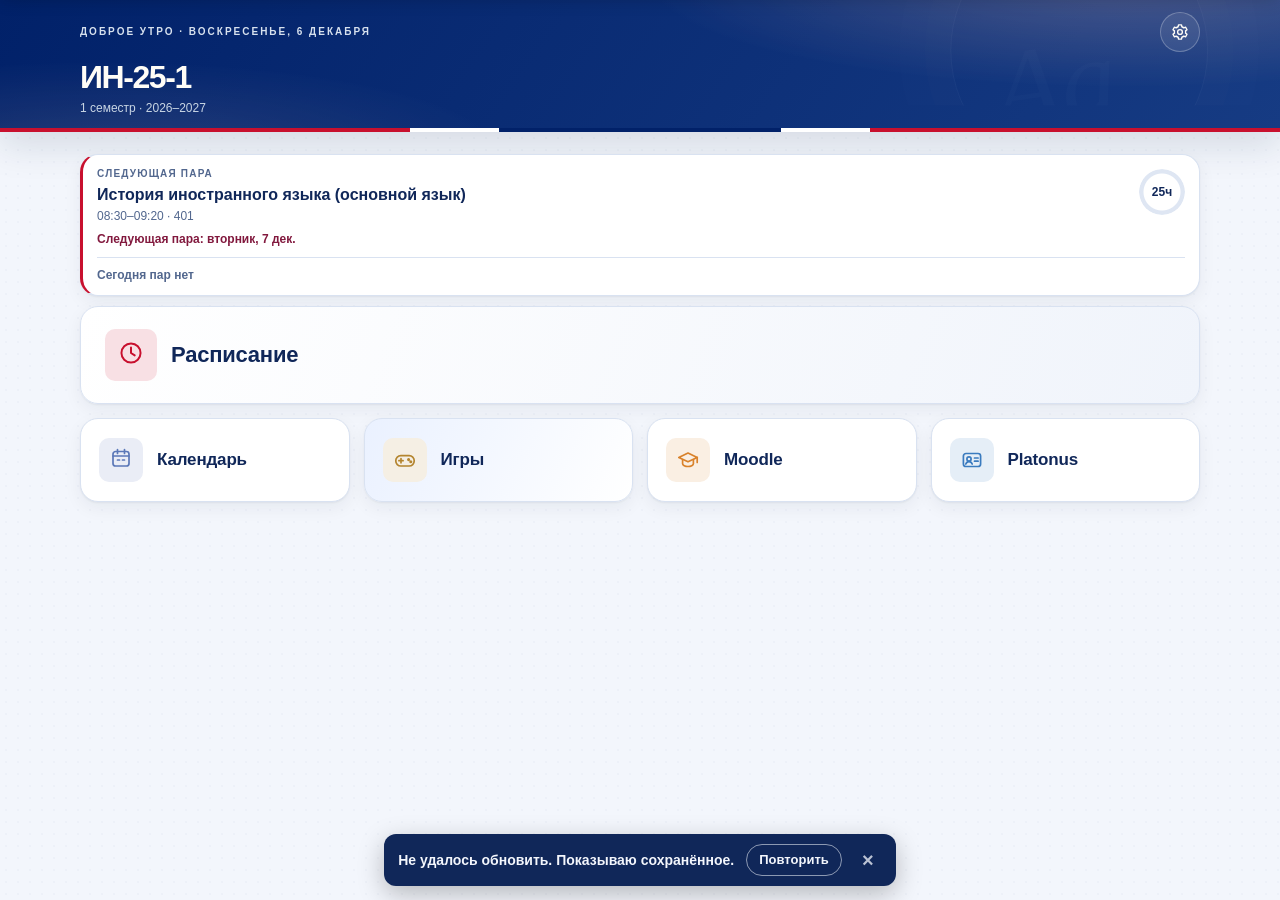
==== index.html @ a462f314 "Раздел Управление для владельца 0.9.8" ====
<!doctype html>
<html lang="ru">
<head>
  <meta charset="utf-8">
  <meta name="viewport" content="width=device-width, initial-scale=1, viewport-fit=cover">
  <meta name="theme-color" id="app-theme-color" content="#182d49">
  <meta name="mobile-web-app-capable" content="yes">
  <meta name="apple-mobile-web-app-capable" content="yes">
  <meta name="apple-mobile-web-app-title" content="ИН-25-1">
  <meta name="apple-mobile-web-app-status-bar-style" content="black-translucent">
  <link rel="manifest" href="./manifest.webmanifest">
  <link rel="icon" type="image/png" sizes="192x192" href="./icon-192.png">
  <link rel="apple-touch-icon" sizes="180x180" href="./apple-touch-icon.png">
  <title>Расписание ИН-25-1</title>
  <script>
    try {var d=document.documentElement,ls=localStorage;var P=['en','de','sunset','forest','ocean','graphite','sakura','amoled','custom'],F={sunset:'dark',forest:'light',ocean:'light',graphite:'dark',sakura:'light'};var p=ls.getItem('schedule-palette');if(P.indexOf(p)>=0)d.dataset.palette=p;var css=ls.getItem('schedule-custom-css');if(css&&p==='custom'){var st=document.createElement('style');st.id='custom-theme-style';st.textContent=css;document.head.appendChild(st);}var m=ls.getItem('schedule-mode')||(ls.getItem('schedule-theme')==='dark'?'dark':'light');var sys=false;try{sys=window.AppPreferences&&window.AppPreferences.isSystemDark?!!window.AppPreferences.isSystemDark():!!(window.matchMedia&&matchMedia('(prefers-color-scheme: dark)').matches);}catch(e){}var dark=F[p]?F[p]==='dark':(m==='dark'||(m==='system'&&sys));if(dark)d.dataset.theme='dark';} catch(e){}
    try {const language=localStorage.getItem('schedule-language')||(window.AppPreferences&&window.AppPreferences.getLocale());if(['ru','en','de'].includes(language)){document.documentElement.dataset.language=language;document.documentElement.lang=language;}if(!localStorage.getItem('schedule-palette')&&document.documentElement.dataset.language==='de')document.documentElement.dataset.palette='de';} catch(e){}
  </script>
<link rel="stylesheet" href="./css/base.css">
<link rel="stylesheet" href="./css/design.css">
<link rel="stylesheet" href="./css/android.css">
<link rel="stylesheet" href="./css/themes.css">
<link rel="stylesheet" href="./css/settings.css">
<link rel="stylesheet" href="./css/homework.css">
<link rel="stylesheet" href="./css/home.css">
<link rel="stylesheet" href="./css/arcade.css">
<link rel="stylesheet" href="./css/editor.css">
<link rel="stylesheet" href="./css/fx.css">
</head>
<body data-screen="home">
  <header><div class="header-art" aria-hidden="true"></div><div class="inner"><div class="header-top"><p class="eyebrow" id="header-eyebrow" data-i18n="app.eyebrow">Учебная неделя</p><button id="back-menu" class="back-menu" type="button" hidden data-i18n="nav.back" data-i18n-aria-label="nav.backAria" aria-label="Вернуться в главное меню">‹ В меню</button><button id="open-settings" class="settings-btn" type="button" data-open-screen="settings" data-i18n-aria-label="nav.settings" data-i18n-title="nav.settings" aria-label="Настройки" title="Настройки"><svg viewBox="0 0 24 24" width="18" height="18" aria-hidden="true" fill="none" stroke="currentColor" stroke-width="1.8" stroke-linecap="round" stroke-linejoin="round"><circle cx="12" cy="12" r="3.2"/><path d="M19.4 13.5a7.7 7.7 0 0 0 0-3l2-1.5-2-3.4-2.3.9a7.6 7.6 0 0 0-2.6-1.5L14 2.5h-4l-.5 2.5a7.6 7.6 0 0 0-2.6 1.5l-2.3-.9-2 3.4 2 1.5a7.7 7.7 0 0 0 0 3l-2 1.5 2 3.4 2.3-.9a7.6 7.6 0 0 0 2.6 1.5l.5 2.5h4l.5-2.5a7.6 7.6 0 0 0 2.6-1.5l2.3.9 2-3.4z"/></svg></button></div><div class="header-title-row"><h1 id="page-title" tabindex="-1"></h1></div><p class="subtitle" id="subtitle" data-i18n="app.subtitle"></p></div></header>
  <main id="home-screen" class="home-shell" data-i18n-aria-label="nav.home" aria-label="Главное меню">
    <div id="home-skeleton" aria-hidden="true"><div class="skel card"></div></div>
    <div class="menu-grid">
      <button class="menu-card schedule-card" type="button" data-open-screen="schedule">
        <span class="menu-symbol calendar-symbol" aria-hidden="true">25</span>
        <span class="menu-copy"><strong data-i18n="nav.schedule">Расписание</strong><span data-i18n="menu.scheduleDetails">Занятия, СРСП и аудитории</span></span>
        <span class="menu-arrow" aria-hidden="true">›</span>
      </button>
      <button class="menu-card academic-calendar-card" type="button" data-open-screen="calendar">
        <span class="menu-symbol calendar-symbol" aria-hidden="true">01</span>
        <span class="menu-copy"><strong data-i18n="menu.calendarShort">Календарь</strong><span data-i18n="menu.calendarDetails">Учебный период, рубежные контроли и сессия</span><small data-i18n="calendar.term">1 семестр · сентябрь–декабрь 2026</small></span>
        <span class="menu-arrow" aria-hidden="true">›</span>
      </button>
      <a class="menu-card moodle-card" href="https://dot.bolashaq.edu.kz/moodle/" data-i18n-aria-label="menu.openMoodle" aria-label="Открыть Moodle в браузере">
        <span class="menu-symbol platform-symbol" aria-hidden="true">M</span><span class="menu-copy"><strong>Moodle</strong><span data-i18n="menu.moodle">Учебная платформа</span></span><span class="menu-arrow" aria-hidden="true">↗</span>
      </a>
      <a class="menu-card platonus-card" href="https://platonus.bolashaq.edu.kz/v7/#/" data-i18n-aria-label="menu.openPlatonus" aria-label="Открыть Platonus в браузере">
        <span class="menu-symbol platform-symbol" aria-hidden="true">P</span><span class="menu-copy"><strong>Platonus</strong><span data-i18n="menu.platonus">Личный кабинет</span></span><span class="menu-arrow" aria-hidden="true">↗</span>
      </a>
      <button class="menu-card game-card" type="button" data-open-screen="game">
        <span class="menu-symbol jump-symbol" aria-hidden="true">↑</span><span class="menu-copy"><strong data-i18n="nav.game">Игры</strong><span data-i18n="menu.gameDetails">Прыжки, пружины и ракетный ранец</span><small data-i18n="menu.gameHint">Игра для короткого перерыва</small></span><span class="menu-arrow" aria-hidden="true">›</span>
      </button>
      <button class="menu-card owner-menu-card" id="owner-menu-card" type="button" data-open-screen="owner" hidden>
        <span class="menu-symbol platform-symbol" aria-hidden="true">⚙</span>
        <span class="menu-copy"><strong data-i18n="nav.owner">Управление</strong><span data-i18n="menu.ownerDetails">Пользователи, рассылка и состояние облака</span></span>
        <span class="menu-arrow" aria-hidden="true">›</span>
      </button>
      <button class="menu-card homework-menu-card" id="hw-menu-card" type="button" data-open-screen="homework" hidden>
        <span class="menu-symbol platform-symbol" aria-hidden="true">✎</span>
        <span class="menu-copy"><strong data-i18n="nav.homework">Домашние задания</strong><span data-i18n="hw.menuDetails">Добавить и изменить задания к парам</span></span>
        <span class="menu-arrow" aria-hidden="true">›</span>
      </button>
    </div>
  </main>
  <section id="schedule-screen" hidden data-i18n-aria-label="nav.schedule" aria-label="Расписание">
  <div class="control-wrap"><div class="controls">
    <div class="control-row mode-row"><span class="control-label" id="mode-label" data-i18n="schedule.mode">Режим</span><div class="button-group" id="schedule-modes" role="group" aria-labelledby="mode-label"></div></div>
    <div class="assessment-banner" id="assessment-notice" hidden><p class="assessment-notice" data-i18n="schedule.rk1Notice">19–23 октября 2026 · Полное расписание с РК1.</p><button class="choice assessment-exit" id="assessment-exit" type="button" data-i18n="schedule.regular">Обычная неделя</button></div>
    <div class="control-row group-row"><span class="control-label" id="group-label" data-i18n="schedule.fridayPractice">Практика в пятницу</span><div class="button-group" id="groups" role="group" aria-labelledby="group-label"></div></div>
    <div class="control-row day-row"><span class="control-label" id="day-label" data-i18n="schedule.day">День</span><div class="button-group day-buttons" id="days" role="group" aria-labelledby="day-label"></div></div>
  </div></div>
  <main><div class="week" id="schedule"></div><p class="day-status" id="status" aria-live="polite"></p></main>
  </section>
  <main id="calendar-screen" class="academic-calendar" hidden data-i18n-aria-label="nav.calendar" aria-label="Академический календарь"><section class="academic-period" aria-labelledby="calendar-study-title">
  <div class="academic-section-heading"><h2 id="calendar-study-title" data-i18n="calendar.study">Учебный период</h2><span class="academic-year">2026</span></div>
  <dl class="academic-summary">
    <div><dt data-i18n="calendar.startLabel">Начало семестра</dt><dd><time datetime="2026-09-01" data-i18n="calendar.start">1 сентября</time></dd></div>
    <div><dt data-i18n="calendar.endLabel">Конец семестра</dt><dd><time datetime="2026-12-11" data-i18n="calendar.end">11 декабря</time></dd></div>
    <div class="academic-duration"><dt data-i18n="calendar.weeksLabel">Всего недель</dt><dd>15</dd></div>
  </dl>
</section>
<section class="academic-milestones" aria-labelledby="calendar-controls-title">
  <h2 id="calendar-controls-title" data-i18n="calendar.controls">Рубежные контроли</h2>
  <ol class="academic-timeline">
    <li><span class="academic-number" aria-hidden="true">01</span><div><h3 data-i18n="calendar.control1">Рубежный контроль 1</h3><p class="academic-date"><time datetime="2026-10-19" data-i18n="calendar.control1Start">19</time><span aria-hidden="true">–</span><span class="day-status" data-i18n="calendar.to"> по </span><time datetime="2026-10-23" data-i18n="calendar.control1End">23 октября</time></p></div></li>
    <li><span class="academic-number" aria-hidden="true">02</span><div><h3 data-i18n="calendar.control2">Рубежный контроль 2</h3><p class="academic-date"><time datetime="2026-12-07" data-i18n="calendar.control2Start">7</time><span aria-hidden="true">–</span><span class="day-status" data-i18n="calendar.to"> по </span><time datetime="2026-12-11" data-i18n="calendar.control2End">11 декабря</time></p></div></li>
  </ol>
  <button class="choice academic-open-assessment" type="button" data-open-assessment="rk1" data-i18n="calendar.openRk1">Открыть расписание РК1</button>
</section>
<section class="academic-session" aria-labelledby="calendar-session-title">
  <div><h2 id="calendar-session-title" data-i18n="calendar.session">Сессия</h2><p data-i18n="calendar.sessionDetails">Экзаменационный период</p></div>
  <p class="academic-date"><time datetime="2026-12-14" data-i18n="calendar.sessionStart">14</time><span aria-hidden="true">–</span><span class="day-status" data-i18n="calendar.to"> по </span><time datetime="2026-12-31" data-i18n="calendar.sessionEnd">31 декабря</time></p>
</section>
</main>
  <main id="game-screen" class="game-shell" hidden data-i18n-aria-label="nav.gameAria" aria-label="Игры"><div id="jump-game">
  <div class="jg-heading">
    <div><p class="jg-kicker" data-i18n="game.kicker">ПЕРЕМЕНА</p><h2 data-i18n="game.title">Выше к знаниям</h2></div>
    <div class="jg-scores" aria-label="Счёт игры" data-i18n-aria-label="game.scoresAria"><div class="jg-stat"><span data-i18n="game.score">Счёт</span><strong id="jg-score">0</strong></div><div class="jg-stat jg-best"><span data-i18n="game.best">Рекорд</span><strong id="jg-best">0</strong></div></div>
  </div>
  <div class="jg-stage">
    <canvas id="jg-canvas" width="360" height="470" tabindex="0" aria-label="Игра: прыгайте по платформам. Управляйте кнопками влево и вправо, стрелками клавиатуры или перемещением пальца по полю." data-i18n-aria-label="game.canvasAria"></canvas>
    <div id="jg-fuel" class="jg-fuel" hidden>
      <span class="jg-fuel-icon" aria-hidden="true">↑</span>
      <div><span id="jg-fuel-label" data-i18n="game.jetpack">Ракетный ранец</span><div class="jg-fuel-track" role="progressbar" aria-label="Топливо ракетного ранца" data-i18n-aria-label="game.fuelAria" aria-valuemin="0" aria-valuemax="100" aria-valuenow="100"><i id="jg-fuel-fill"></i></div></div>
    </div>
    <div id="jg-overlay" class="jg-overlay">
      <div class="jg-panel">
        <div class="jg-book-mark" aria-hidden="true">Aa</div>
        <h3 id="jg-message">Каждая ступень — выше</h3>
        <p id="jg-description">Прыжки автоматические. Ведите рюкзак влево и вправо и набирайте высоту.</p>
        <div class="jg-legend" id="jg-legend"><span><i class="jg-platform" aria-hidden="true"></i><span data-i18n="game.platform">Опора</span></span><span><i class="jg-platform jg-fragile" aria-hidden="true"></i><span data-i18n="game.fragile">Один прыжок</span></span><span><i class="jg-spring-icon" aria-hidden="true">↟</i><span data-i18n="game.spring">Пружина</span></span><span><i class="jg-jetpack-icon" aria-hidden="true">⇈</i><span data-i18n="game.jetpackShort">Ранец</span></span></div>
        <button id="jg-primary" class="jg-primary" type="button">Начать игру</button>
      </div>
    </div>
    <div id="jg-announcement" class="jg-sr-only" aria-live="polite"></div>
  </div>
  <div class="jg-controls">
    <button id="jg-left" class="jg-direction" type="button" aria-label="Двигаться влево" data-i18n-aria-label="game.leftAria"><span aria-hidden="true">←</span></button>
    <button id="jg-pause" class="jg-pause" type="button" disabled aria-label="Поставить игру на паузу"><span aria-hidden="true">Ⅱ</span><span id="jg-pause-label">Пауза</span></button>
    <button id="jg-right" class="jg-direction" type="button" aria-label="Двигаться вправо" data-i18n-aria-label="game.rightAria"><span aria-hidden="true">→</span></button>
  </div>
  <p class="jg-help" data-i18n="game.help">Удерживайте стрелки или ведите пальцем по полю.</p>
</div>
</main>
  <main id="homework-screen" class="homework-shell" hidden data-i18n-aria-label="nav.homework" aria-label="Домашние задания"></main>
  <main id="owner-screen" class="owner-shell" hidden data-i18n-aria-label="nav.owner" aria-label="Управление"></main>
  <main id="settings-screen" class="settings-shell" hidden data-i18n-aria-label="nav.settings" aria-label="Настройки">
    <section class="settings-group" aria-labelledby="settings-appearance-title">
      <h2 id="settings-appearance-title" data-i18n="settings.appearance">Оформление</h2>
      <div class="settings-row"><label for="language-select" data-i18n="language.label">Язык интерфейса</label>
        <select id="language-select" class="language-select"><option value="ru" data-i18n="language.ru">Русский</option><option value="en" data-i18n="language.en">Английский</option><option value="de" data-i18n="language.de">Немецкий</option></select></div>
      <div class="settings-row"><label for="palette-select" data-i18n="palette.label">Цветовая тема</label>
        <select id="palette-select" class="palette-select"><optgroup label="Классика" data-i18n-label="palette.group.classic"><option value="en" data-i18n="palette.en">Английская</option><option value="de" data-i18n="palette.de">Немецкая</option><option value="amoled" data-i18n="palette.amoled">AMOLED</option></optgroup><optgroup label="Готовые" data-i18n-label="palette.group.ready"><option value="sunset" data-i18n="palette.sunset">Закат</option><option value="forest" data-i18n="palette.forest">Лес</option><option value="ocean" data-i18n="palette.ocean">Океан</option><option value="graphite" data-i18n="palette.graphite">Графит</option><option value="sakura" data-i18n="palette.sakura">Сакура</option></optgroup><optgroup label="Своя" data-i18n-label="palette.group.own"><option value="custom" data-i18n="palette.custom">Своя тема</option></optgroup></select></div>
      <div class="settings-row" id="mode-row"><label for="mode-select" data-i18n="settings.mode">Режим</label>
        <select id="mode-select" class="language-select"><option value="light" data-i18n="mode.light">Светлый</option><option value="dark" data-i18n="mode.dark">Тёмный</option><option value="system" data-i18n="mode.system">Как в системе</option></select></div>
      <p class="settings-note" id="mode-note" data-i18n="settings.modeFixed" hidden>У этой темы свой фиксированный вид: светлый и тёмный режим не переключаются.</p>
      <div class="settings-row" id="custom-row" hidden><label for="custom-accent" data-i18n="settings.customColor">Основной цвет</label>
        <span class="custom-controls"><input type="color" id="custom-accent" value="#3d6dcc" aria-label="Основной цвет"><button type="button" id="custom-reset" class="choice" data-i18n="settings.customReset">Сбросить</button></span></div>
    </section>
    <section class="settings-group" id="notify-settings" aria-labelledby="settings-notify-title" hidden>
      <h2 id="settings-notify-title" data-i18n="settings.notifications">Уведомления</h2>
    </section>
  </main>  <p id="screen-status" class="day-status" aria-live="polite"></p>
  <p id="language-status" class="day-status" aria-live="polite"></p><p id="palette-status" class="day-status" aria-live="polite"></p>
  <noscript><p class="noscript" lang="ru">Для просмотра расписания включите JavaScript в браузере.</p><p class="noscript" lang="en">Enable JavaScript in your browser to view the timetable.</p><p class="noscript" lang="de">Aktivieren Sie JavaScript in Ihrem Browser, um den Stundenplan anzuzeigen.</p></noscript>
<script src="./js/telegram.js"></script>
<script src="./js/boot.js"></script>
</body></html>
---- css/base.css ----
:root{color-scheme:light;--ink:#182d49;--muted:#576577;--line:#dadfe5;--paper:#f6f4ef;--surface:#fff;--controls:#fff;--header:#182d49;--burgundy:#7b263d;--red:#b3223b;--shadow:0 2px 8px #182d4905;--focus:#7b263d;--button:#f3f4f6;--button-border:#e1e5ea;--button-hover:#e6eaf0;--selected:#182d49;--selected-text:#fff;--rule:#cdd3dc;--card-edge:#c4cddb;--inclusive-edge:#36557e;--inclusive-bg:#eef3f9;--inclusive-ink:#213e65;--conflict-edge:#e9b1bd;--conflict-bg:#fff0f1;--conflict-ink:#a02037;--tag:#edf0f4;--srsp-bg:#ece7dd;--srsp-ink:#655238;--group-bg:#dbe5f1;--room:#34475f;font-family:-apple-system,BlinkMacSystemFont,"Segoe UI",Arial,sans-serif}
  :root[data-theme="dark"]{color-scheme:dark;--ink:#ebf0f7;--muted:#b4c0d1;--line:#39485d;--paper:#111923;--surface:#1a2534;--controls:#162130;--header:#162640;--burgundy:#8f3550;--red:#f17e92;--shadow:none;--focus:#e9b2c0;--button:#263344;--button-border:#506077;--button-hover:#334359;--selected:#c4d7f1;--selected-text:#182d49;--rule:#3f4e61;--card-edge:#53677f;--inclusive-edge:#6d93c7;--inclusive-bg:#1d3048;--inclusive-ink:#dce9ff;--conflict-edge:#835061;--conflict-bg:#35212b;--conflict-ink:#ffb3c0;--tag:#2c3b50;--srsp-bg:#3e372c;--srsp-ink:#ecd9b8;--group-bg:#354c6d;--room:#d4deed}
  *{box-sizing:border-box}
  body{margin:0;background:var(--paper);color:var(--ink);font-size:15px;line-height:1.5}
  button{font:inherit;cursor:pointer;-webkit-tap-highlight-color:transparent}
  button:focus-visible{outline:3px solid var(--focus);outline-offset:3px}
  header{background:var(--header);color:#fffdf7;padding:28px 24px 29px;border-bottom:4px solid var(--burgundy)}
  header .inner{max-width:1040px;margin:auto}
  .header-top{display:flex;align-items:center;justify-content:space-between;gap:12px;margin:0 0 12px;flex-wrap:wrap}
  .eyebrow{font-size:11px;letter-spacing:.17em;text-transform:uppercase;color:#d3d9e3;margin:0;font-weight:650}
  .theme-toggle{display:inline-flex;align-items:center;justify-content:center;gap:9px;min-height:44px;padding:8px 10px;border:1px solid #657791;border-radius:5px;background:#203653;color:#fffdf7;font-size:12px;font-weight:600;line-height:1.25}
  .theme-toggle:hover{background:#2d4464}
  .theme-toggle:focus-visible{outline-color:#e9b2c0}
  .theme-track{display:inline-block;position:relative;flex:none;width:30px;height:18px;border-radius:10px;background:#71839d;transition:background .15s}
  .theme-track:after{content:"";position:absolute;top:3px;left:3px;width:12px;height:12px;border-radius:50%;background:#fff;transition:transform .15s}
  .theme-toggle[aria-checked="true"] .theme-track{background:#af516f}
  .theme-toggle[aria-checked="true"] .theme-track:after{transform:translateX(12px)}
  h1{font-family:Georgia,"Times New Roman",serif;font-size:clamp(28px,5vw,40px);letter-spacing:-.025em;line-height:1.2;margin:0;max-width:850px;font-weight:700}
  .subtitle{font-size:14px;margin:12px 0 0;color:#d3d9e3;max-width:750px}
  .control-wrap{background:var(--controls);border-bottom:1px solid var(--line)}
  .controls{max-width:1088px;margin:auto;padding:21px 24px 19px;display:flex;flex-direction:column;gap:16px}
  .control-row{display:flex;align-items:center;gap:16px}
  .control-label{width:52px;flex:none;color:var(--muted);font-size:12px;font-weight:650}
  .button-group{display:flex;gap:7px;flex-wrap:wrap}
  .choice{color:var(--ink);background:var(--button);border:1px solid var(--button-border);border-radius:5px;padding:10px 14px;font-size:13px;line-height:1.25;min-height:44px;font-weight:600;transition:background .12s,color .12s}
  .choice:hover{background:var(--button-hover)}
  .choice[aria-pressed="true"]{background:var(--selected);border-color:var(--selected);color:var(--selected-text)}
  .choice.day[aria-pressed="true"]{background:var(--burgundy);color:#fff;border-color:var(--burgundy)}
  main{max-width:1088px;margin:auto;padding:28px 24px 50px}
  .week{display:grid;grid-template-columns:repeat(2,minmax(0,1fr));gap:30px 23px;align-items:start}
  .week.single{grid-template-columns:minmax(0,760px);justify-content:center}
  .day-section{min-width:0}
  .day-heading{display:flex;align-items:center;gap:12px;margin:0 0 13px}
  .day-heading:after{content:"";height:1px;flex:1;background:var(--rule)}
  .day-heading h2{font-size:17px;letter-spacing:-.01em;margin:0;line-height:1.5;font-weight:750}
  .day-stack{display:flex;flex-direction:column;gap:10px}
  .lesson{background:var(--surface);border:1px solid var(--line);border-left:4px solid var(--card-edge);border-radius:7px;box-shadow:var(--shadow);padding:17px 15px 17px 13px;display:grid;grid-template-columns:62px minmax(0,1fr);gap:15px;overflow-wrap:anywhere}
  .lesson.inclusive{border-left-color:var(--inclusive-edge);background:var(--inclusive-bg)}
  .lesson.conflict{border-color:var(--conflict-edge);border-left:4px solid var(--red);background:var(--conflict-bg)}
  .time{padding-top:2px;color:var(--ink);font-variant-numeric:tabular-nums;white-space:nowrap;font-size:18px;line-height:1.25;font-weight:750;letter-spacing:-.035em}
  .time .until{display:block;font-size:13px;font-weight:500;color:var(--muted);letter-spacing:0;margin-top:6px}
  .details{min-width:0}
  .subject{font-size:16px;line-height:1.36;font-weight:700;margin:0 0 9px;letter-spacing:-.012em}
  .inclusive .subject{color:var(--inclusive-ink)}
  .tags{display:flex;gap:5px;flex-wrap:wrap;margin:0 0 8px}
  .tag{display:inline-block;font-size:11px;line-height:1.35;font-weight:700;letter-spacing:.015em;padding:3px 7px;border-radius:3px;background:var(--tag);color:var(--muted)}
  .tag.srsp{background:var(--srsp-bg);color:var(--srsp-ink)}
  .tag.group{background:var(--group-bg);color:var(--inclusive-ink)}
  .tag.conflict-tag{background:#b3223b;color:white}
  .detail{font-size:13px;line-height:1.55;color:var(--muted);margin-top:3px}
  .room{font-weight:650;color:var(--room)}
  .conflict-note{font-size:12px;line-height:1.5;color:var(--conflict-ink);margin:9px 0 0}
  .empty{font-size:14px;color:var(--muted);padding:25px 0}
  .noscript{margin:28px;font-size:15px}
  .day-status{position:absolute;overflow:hidden;clip:rect(0,0,0,0);width:1px;height:1px;margin:-1px;padding:0;border:0}
  .group-row{align-items:flex-start;flex-direction:column;gap:8px}
  .group-row .control-label{width:auto;font-size:12px}
  @media(min-width:1060px){.week:not(.single){grid-template-columns:repeat(3,minmax(0,1fr));gap:28px 18px}.week:not(.single) .lesson{grid-template-columns:55px minmax(0,1fr);gap:10px;padding:16px 11px 16px 10px}.week:not(.single) .subject{font-size:15px}.week:not(.single) .time{font-size:17px}}
  @media(max-width:640px){header{padding:17px 20px 24px}h1{font-size:29px}.eyebrow{font-size:10px}.subtitle{font-size:13px;line-height:1.6;margin-top:10px}.controls{padding:17px 16px;gap:14px}.control-row{gap:8px}.control-label{width:auto;font-size:12px}.button-group{gap:6px}.choice{padding:10px 12px;font-size:13px}.day-row{align-items:stretch;flex-direction:column}.day-buttons{display:grid;grid-template-columns:repeat(6,minmax(0,1fr));gap:5px}.day-buttons .choice{padding:10px 3px;min-width:0;font-size:12px}.day-buttons .today-choice{grid-column:1/-1}main{padding:23px 16px 34px}.week{grid-template-columns:1fr;gap:29px}.lesson{padding:16px 13px 16px 11px;grid-template-columns:59px minmax(0,1fr);gap:13px}}
  @media(max-width:355px){header{padding-left:16px;padding-right:16px}h1{font-size:26px}.controls{padding-left:12px;padding-right:12px}.choice{padding:10px}main{padding-left:12px;padding-right:12px}.lesson{grid-template-columns:55px minmax(0,1fr);gap:10px}}
  @media(prefers-reduced-motion:reduce){*{transition:none!important}}
  @media print{:root,:root[data-theme="dark"]{color-scheme:light;--ink:#182d49;--muted:#576577;--surface:#fff;--line:#dadfe5;--inclusive-bg:#eef3f9;--inclusive-ink:#213e65;--conflict-bg:#fff0f1;--conflict-ink:#a02037;--room:#34475f;--srsp-bg:#ece7dd;--srsp-ink:#655238;--group-bg:#dbe5f1}body{background:white}header{background:white;color:var(--ink);padding:0 0 16px}.eyebrow,.subtitle{color:var(--muted)}.control-wrap,.theme-toggle{display:none}main{padding:16px 0;max-width:none}.week,.week.single{display:block}.day-section{break-inside:avoid;margin-bottom:22px}.lesson{box-shadow:none;break-inside:avoid}.day-stack{gap:6px}.lesson{padding:9px 12px}.day-status{display:none}}
  [hidden]{display:none!important}
.back-menu{min-height:44px;border:0;background:transparent;color:#fffdf7;padding:6px 0;font-size:14px;font-weight:650}
.back-menu:focus-visible{outline-color:#e9b2c0}
#page-title:focus{outline:none}
.home-shell{max-width:820px;padding-top:25px}
.menu-caption{font-size:13px;font-weight:650;color:var(--muted);margin:0 0 15px;letter-spacing:.02em}
.menu-grid{display:grid;grid-template-columns:1fr 1fr;gap:12px}
.menu-card{display:flex;align-items:center;gap:17px;min-width:0;text-align:left;text-decoration:none;font:inherit;color:var(--ink);border:1px solid var(--line);border-radius:9px;background:var(--surface);padding:23px 20px;min-height:126px;box-shadow:var(--shadow);cursor:pointer}
.menu-card:hover{border-color:var(--card-edge);background:var(--button)}
.menu-card:active{transform:translateY(1px)}
.menu-card:focus-visible{outline:3px solid var(--focus);outline-offset:3px}
.schedule-card,.game-card{grid-column:1/-1}
.schedule-card{border-top:3px solid var(--burgundy)}
.game-card{background:var(--inclusive-bg)}
.menu-symbol{width:50px;height:50px;flex:none;border-radius:8px;background:var(--button);border:1px solid var(--line);display:flex;align-items:center;justify-content:center;font-size:27px;font-weight:700;font-family:Georgia,serif}
.calendar-symbol{border-top:8px solid var(--burgundy);background:var(--paper);font:700 23px/1 Arial,sans-serif;padding-bottom:4px}
.platform-symbol{color:var(--inclusive-ink);background:var(--inclusive-bg)}
.jump-symbol{font:700 33px/1 Arial,sans-serif;background:var(--group-bg);color:var(--inclusive-ink)}
.menu-copy{display:flex;flex-direction:column;gap:5px;min-width:0;flex:1}
.menu-copy strong{font-size:19px;font-weight:700;line-height:1.2}
.menu-copy>span{font-size:13px;color:var(--muted);line-height:1.4}
.menu-arrow{font-size:26px;color:var(--muted);flex:none;line-height:1}
.menu-footnote{font-size:12px;line-height:1.6;color:var(--muted);margin:20px 0 0;max-width:430px}
.game-shell{max-width:760px;padding:14px 16px 20px}
body[data-screen="game"] header{padding-top:10px;padding-bottom:12px}
body[data-screen="game"] .header-top{margin-bottom:3px}
body[data-screen="game"] h1{font-size:25px}
body[data-screen="game"] .subtitle{display:none}
@media(max-width:640px){.home-shell{padding-top:21px}.menu-grid{grid-template-columns:1fr;gap:11px}.menu-card{padding:19px 16px;min-height:111px;gap:14px}.menu-symbol{width:46px;height:46px}.menu-copy strong{font-size:19px}.menu-copy>span{font-size:13px}.schedule-card,.game-card{min-height:129px}.menu-footnote{margin-top:18px}}
@media print{.home-shell,.game-shell,.back-menu{display:none!important}#schedule-screen{display:block!important}}

  #jump-game{max-width:480px;margin:0 auto;padding:14px 16px 16px;color:var(--ink);--jg-teal:#2f746e;--jg-gold:#946a24;--jg-rust:#a05947;--jg-grid:#dae0e4;--jg-sky:#f4f5ef;--jg-stage-edge:#c8d2dc;--jg-character-ink:#182d49;--jg-character-accent:#7b263d;--jg-margin:#dfb5be;--jg-shadow:#173e3b}
#jump-game .jg-heading{display:flex;align-items:center;justify-content:space-between;gap:12px;margin-bottom:12px}
#jump-game .jg-kicker{margin:0 0 2px;color:var(--muted);font-size:10px;letter-spacing:.14em;font-weight:750}
#jump-game h2{font-family:Georgia,"Times New Roman",serif;font-size:21px;line-height:1.2;margin:0;letter-spacing:-.02em}
#jump-game .jg-scores{display:flex;gap:16px;flex:none;text-align:right;font-variant-numeric:tabular-nums}
#jump-game .jg-stat{display:flex;flex-direction:column;line-height:1.15}
#jump-game .jg-stat>span{font-size:10px;color:var(--muted);font-weight:600;margin-bottom:4px}
#jump-game .jg-stat>strong{font-size:24px;font-weight:750}
#jump-game .jg-best>strong{font-size:20px;color:var(--muted);padding-top:4px}
#jump-game .jg-stage{height:min(520px,calc(100vh - 300px));height:min(520px,calc(100dvh - 300px));min-height:200px;position:relative;isolation:isolate;overflow:hidden;border:1px solid var(--jg-stage-edge);border-radius:14px;background:var(--jg-sky);box-shadow:0 4px 16px #182d4907}
#jump-game canvas{display:block;width:100%;height:100%;touch-action:none;user-select:none;-webkit-user-select:none;outline:none}
#jump-game canvas:focus-visible{outline:3px solid var(--focus);outline-offset:-4px}
#jump-game .jg-overlay{position:absolute;z-index:2;inset:0;display:flex;align-items:center;justify-content:center;padding:16px;background:#f1f3ef8a;backdrop-filter:blur(3px);overflow-y:auto}
#jump-game .jg-overlay[hidden]{display:none}
#jump-game .jg-panel{width:100%;max-width:290px;text-align:center;padding:22px 18px 18px;background:var(--surface);border:1px solid var(--line);border-radius:12px;box-shadow:0 9px 35px #182d4918}
#jump-game .jg-book-mark{display:grid;place-items:center;width:44px;height:48px;margin:0 auto 12px;background:var(--burgundy);border-radius:5px 10px 10px 5px;border-left:4px solid #b96c81;box-shadow:3px 3px 0 var(--line);color:#fff8ed;font:bold 24px Georgia,serif}
#jump-game h3{font-size:18px;line-height:1.3;margin:0 0 8px}
#jump-game .jg-panel p{font-size:13px;line-height:1.5;color:var(--muted);margin:0 0 14px}
#jump-game .jg-legend{display:grid;grid-template-columns:repeat(4,minmax(0,1fr));gap:6px;font-size:10px;color:var(--muted);margin:0 0 16px}
#jump-game .jg-legend[hidden]{display:none}
#jump-game .jg-legend>span{display:flex;flex-direction:column;align-items:center;gap:6px}
#jump-game .jg-platform{display:block;width:29px;height:7px;margin-top:7px;border-radius:3px;background:var(--jg-teal);box-shadow:0 3px 0 var(--jg-shadow)}
#jump-game .jg-fragile{position:relative;background:var(--jg-rust);box-shadow:0 3px 0 #633a30}
#jump-game .jg-fragile:after{position:absolute;left:13px;top:0;content:"";height:9px;border-left:3px solid var(--surface);transform:skew(-18deg)}
#jump-game .jg-spring-icon{font-size:23px;line-height:14px;font-style:normal;color:var(--jg-gold);font-weight:900}
#jump-game .jg-jetpack-icon{display:block;width:18px;height:16px;border:2px solid var(--jg-gold);border-radius:4px;background:var(--jg-character-accent);color:#fff8ed;font-size:16px;line-height:12px;font-style:normal;font-weight:800}
#jump-game .jg-fuel{position:absolute;z-index:1;top:10px;left:50%;transform:translateX(-50%);display:flex;align-items:center;gap:8px;width:190px;max-width:calc(100% - 24px);padding:8px 11px;border:1px solid var(--jg-gold);border-radius:10px;background:var(--surface);box-shadow:0 3px 15px #00000015;pointer-events:none}
#jump-game .jg-fuel[hidden]{display:none}
#jump-game .jg-fuel>div{flex:1;min-width:0}
#jump-game #jg-fuel-label{display:block;font-size:10px;font-weight:750;line-height:1.3;margin-bottom:4px}
#jump-game .jg-fuel-icon{font-size:23px;font-weight:800;color:var(--jg-character-accent);line-height:1}
#jump-game .jg-fuel-track{height:5px;background:var(--line);border-radius:3px;overflow:hidden}
#jump-game #jg-fuel-fill{display:block;width:100%;height:100%;background:var(--jg-gold);transform-origin:left center}
#jump-game button{touch-action:none;user-select:none;-webkit-user-select:none;min-height:48px;font-family:inherit}
#jump-game .jg-primary{width:100%;background:var(--selected);color:var(--selected-text);border:1px solid var(--selected);border-radius:7px;font-size:14px;font-weight:700;padding:11px 12px}
#jump-game .jg-controls{display:grid;grid-template-columns:1fr 1.05fr 1fr;gap:10px;margin-top:12px}
#jump-game .jg-direction{background:var(--selected);color:var(--selected-text);border:1px solid var(--selected);border-radius:8px;font-size:30px;line-height:1;padding:5px}
#jump-game .jg-direction:active,#jump-game .jg-direction[data-held="true"]{transform:translateY(1px);filter:brightness(.8)}
#jump-game .jg-pause{display:flex;align-items:center;justify-content:center;gap:7px;background:var(--button);border:1px solid var(--button-border);border-radius:8px;color:var(--ink);font-size:12px;font-weight:650;padding:8px}
#jump-game .jg-pause>span:first-child{font-size:18px}
#jump-game .jg-pause:disabled{opacity:.45;cursor:default}
#jump-game .jg-help{font-size:11px;color:var(--muted);text-align:center;margin:9px 0 0;line-height:1.4}
#jump-game .jg-sr-only{position:absolute;width:1px;height:1px;overflow:hidden;clip:rect(0,0,0,0);white-space:nowrap}
:root[data-theme="dark"] #jump-game{--jg-teal:#77bcb0;--jg-gold:#e2bc71;--jg-rust:#dc9780;--jg-grid:#2e3d4c;--jg-sky:#172331;--jg-stage-edge:#425368;--jg-margin:#614553;--jg-shadow:#0c1822}
:root[data-theme="dark"] #jump-game .jg-overlay{background:#101b2b85}
#jump-game button:focus-visible{outline:3px solid var(--focus);outline-offset:3px}
@media(max-width:355px){#jump-game{padding-left:12px;padding-right:12px}#jump-game h2{font-size:19px}#jump-game .jg-scores{gap:11px}#jump-game .jg-panel{padding:16px 13px}#jump-game .jg-heading{gap:8px}}
@media(max-height:650px){#jump-game .jg-book-mark{display:none}#jump-game .jg-panel{padding:12px 14px}#jump-game .jg-panel p{margin-bottom:10px}#jump-game .jg-legend{margin-bottom:10px}#jump-game .jg-overlay{padding:10px}#jump-game h3{font-size:16px}}

  :root{--gold:#b89356;--soft-gold:#eee5d5;--portal-shadow:0 7px 23px #182d4909;--time-bg:#f4f5f7;--glass-line:#ffffff19;--card-highlight:#ffffff;--menu-tint:#f9fafc;--portal-grid:#182d4904}
:root[data-theme="dark"]{--gold:#d4b47d;--soft-gold:#3a342b;--portal-shadow:0 8px 24px #050a1229;--time-bg:#233144;--card-highlight:#ffffff06;--menu-tint:#202f42;--portal-grid:#d0dded04}
body{background-color:var(--paper);background-image:radial-gradient(var(--portal-grid) .8px,transparent .8px);background-size:8px 8px}
header{position:relative;isolation:isolate;overflow:hidden;border-bottom:0;background:linear-gradient(115deg,var(--header),#223c5b);padding-top:25px;padding-bottom:27px}
header:after{content:"";position:absolute;inset:auto 0 0;height:4px;background:linear-gradient(90deg,#96354f 0 63%,#b89356 63% 76%,#e7dfd0 76% 100%)}
header .inner{position:relative;z-index:1}
.header-art{position:absolute;inset:0;z-index:0;pointer-events:none;overflow:hidden}
.header-art:before{content:"";position:absolute;right:7%;top:-98px;width:320px;height:320px;border:1px solid var(--glass-line);border-radius:50%;box-shadow:0 0 0 32px #ffffff03,0 0 0 64px #ffffff03}
.header-art:after{content:"Aa";position:absolute;right:16%;top:34px;font:italic 140px/1 Georgia,serif;color:#ffffff07;transform:rotate(-8deg)}
.header-title-row{display:flex;align-items:center;gap:17px;justify-content:space-between}
.language-mark{display:flex;align-items:center;gap:7px;flex:none;border:1px solid #ffffff26;border-radius:7px;padding:6px 9px;font-size:10px;line-height:1;font-weight:700;letter-spacing:.07em;color:#eee6d7;background:#ffffff06}
.language-mark i{display:block;height:10px;width:1px;background:#c2a16c;font-style:normal}
.theme-toggle{border-color:#ffffff35;border-radius:22px;padding:8px 12px;background:#ffffff08;box-shadow:inset 0 1px #ffffff08}
.theme-toggle:hover{background:#ffffff12}
.theme-track{width:32px;height:19px;background:#72849b}
.theme-track:after{top:3px;left:3px;width:13px;height:13px;box-shadow:0 1px 3px #0c192333}
.theme-toggle[aria-checked="true"] .theme-track:after{transform:translateX(13px)}
.back-menu{display:inline-flex;align-items:center;gap:7px;padding:6px 8px 6px 0}
.home-shell{padding-top:26px}
.menu-caption{display:flex;align-items:center;gap:10px;font-size:11px;text-transform:uppercase;font-weight:700;letter-spacing:.12em;margin-bottom:18px}
.menu-caption:before{content:"";width:5px;height:5px;border-radius:50%;background:var(--gold);box-shadow:0 0 0 4px var(--soft-gold);margin-right:3px}
.menu-caption:after{content:"";height:1px;flex:1;background:var(--line)}
.menu-grid{gap:14px}
.menu-card{position:relative;isolation:isolate;overflow:hidden;border-radius:16px;min-height:131px;padding:24px;box-shadow:var(--portal-shadow),inset 0 1px var(--card-highlight);background:var(--surface)}
.menu-card:before{content:"";position:absolute;left:0;inset-block:25px;width:3px;background:var(--menu-accent,var(--card-edge));border-radius:0 3px 3px 0;opacity:.8}
.menu-card:after{content:"";z-index:-1;position:absolute;width:120px;height:120px;border:1px solid var(--line);border-radius:50%;right:-72px;top:-40px;opacity:.6}
.menu-card:hover{background:var(--menu-tint);border-color:var(--card-edge)}
.schedule-card{--menu-accent:var(--burgundy);border-top:1px solid var(--line);background:linear-gradient(118deg,var(--surface) 50%,var(--menu-tint));min-height:143px}
.moodle-card{--menu-accent:var(--gold)}
.platonus-card{--menu-accent:var(--inclusive-edge)}
.game-card{--menu-accent:var(--gold);background:linear-gradient(120deg,var(--inclusive-bg),var(--surface));min-height:139px}
.menu-symbol{position:relative;width:54px;height:56px;border-radius:12px;box-shadow:0 3px 0 var(--line);font-size:29px;background:var(--button)}
.calendar-symbol{border-top-width:9px;transform:rotate(-3deg);font-size:26px;color:var(--ink);background:var(--paper);border-radius:9px}
.calendar-symbol:before,.calendar-symbol:after{content:"";position:absolute;top:-13px;width:4px;height:10px;background:var(--muted);border:1px solid var(--surface);border-radius:3px}
.calendar-symbol:before{left:10px}.calendar-symbol:after{right:10px}
.platform-symbol{font-style:italic;background:var(--inclusive-bg);color:var(--inclusive-ink)}
.moodle-card .platform-symbol{background:var(--srsp-bg);color:var(--srsp-ink)}
.jump-symbol{color:var(--inclusive-ink);background:var(--group-bg);font-size:34px}
.menu-copy{gap:6px}
.menu-copy strong{letter-spacing:-.025em;font-size:21px}
.menu-arrow{display:flex;align-items:center;justify-content:center;width:29px;height:29px;border:1px solid var(--line);border-radius:50%;font-size:21px;color:var(--muted);background:var(--card-highlight)}
.menu-footnote{padding-left:12px;border-left:2px solid var(--line);margin-top:24px;font-size:11px}
.control-wrap{background:var(--controls);box-shadow:0 3px 16px #182d4905}
.controls{gap:19px}
.control-label{letter-spacing:.025em}
.choice{border-radius:9px;border-color:transparent;background:var(--button)}
.choice[aria-pressed="true"]{box-shadow:0 3px 7px #182d4912,inset 0 1px #ffffff15}
.choice.day[aria-pressed="true"]{background:linear-gradient(130deg,var(--burgundy),#963c56);border-color:transparent}
.day-heading{gap:10px;margin-bottom:16px}
.day-number{font-size:10px;font-weight:750;color:var(--muted);border:1px solid var(--line);border-radius:6px;min-width:26px;min-height:26px;display:grid;place-items:center;background:var(--surface);font-variant-numeric:tabular-nums;letter-spacing:.04em}
.day-heading h2{font-family:Georgia,"Times New Roman",serif;font-size:21px;font-weight:700}
.current-day-date{margin-left:auto;color:var(--muted);font-size:11px;font-weight:650;white-space:nowrap;font-variant-numeric:tabular-nums}
.day-stack{gap:13px}
.lesson{border-left-width:3px;border-radius:13px;box-shadow:var(--portal-shadow);padding:16px 14px 16px 11px;gap:13px;grid-template-columns:64px minmax(0,1fr)}
.lesson.conflict{border-left-width:3px}
.time{align-self:start;padding:10px 3px 9px;background:var(--time-bg);border:1px solid var(--line);border-radius:8px;text-align:center;font-size:18px}
.time .until{font-size:12px;margin-top:5px;line-height:1.3}
.subject{font-size:16px;line-height:1.4;margin-top:1px;margin-bottom:9px}
.tags{gap:6px;margin-bottom:9px}
.tag{padding:4px 7px;border-radius:5px;font-size:10px;letter-spacing:.025em}
.detail{font-size:13px}
.room{display:flex;align-items:baseline;gap:6px;margin-top:7px}
.room:before{content:"";width:8px;height:10px;border:1.5px solid currentColor;border-radius:6px 6px 6px 0;transform:rotate(-45deg);align-self:center;flex:none;opacity:.7;margin-left:1px}
.conflict-note{border-top:1px solid var(--conflict-edge);padding-top:8px}
#jump-game .jg-stage{border-radius:17px;box-shadow:var(--portal-shadow),inset 0 1px var(--card-highlight)}
#jump-game .jg-panel{border-radius:16px;box-shadow:0 12px 35px #08111e21}
#jump-game .jg-primary,#jump-game .jg-direction,#jump-game .jg-pause{border-radius:10px}
#jump-game .jg-stat>strong{font-variant-numeric:tabular-nums}
#jump-game .jg-book-mark{transform:rotate(-5deg);box-shadow:4px 4px 0 var(--line)}
body[data-screen="game"] .language-mark{display:none}
body[data-screen="game"] .header-art:after{font-size:100px;top:8px}
@media(hover:hover) and (pointer:fine){.menu-card:hover{transform:translateY(-3px);box-shadow:0 12px 28px #182d4912}.menu-card:hover .menu-arrow{transform:translateX(2px)}.menu-card:hover .menu-symbol{transform:translateY(-2px) rotate(-4deg)}.lesson:hover{border-color:var(--card-edge)}.lesson.conflict:hover{border-color:var(--conflict-edge)}}
@media(max-width:640px){header{padding:18px 20px 25px}.home-shell{padding-top:23px}.menu-grid{gap:12px}.menu-card{padding:20px 16px;gap:14px;min-height:113px}.schedule-card,.game-card{min-height:137px}.menu-symbol{width:47px;height:49px}.menu-copy strong{font-size:20px}.menu-copy>span{font-size:12px}.menu-arrow{width:25px;height:25px;font-size:19px}.menu-footnote{margin-top:21px}.lesson{grid-template-columns:62px minmax(0,1fr);gap:11px;padding:15px 12px 15px 10px}.language-mark{padding:6px 8px;font-size:9px;gap:6px}}
@media(max-width:355px){header{padding-left:16px;padding-right:16px}.menu-card{padding:19px 13px;gap:11px}.menu-symbol{width:42px;height:45px}.menu-copy strong{font-size:18px}.menu-copy>span{font-size:12px}.menu-arrow{width:22px;height:22px}.lesson{grid-template-columns:57px minmax(0,1fr);gap:9px}.time{font-size:16px}.language-mark{font-size:8px;padding:6px;gap:5px}.header-title-row{gap:10px}.menu-caption{font-size:10px;letter-spacing:.09em}}
@media(min-width:1060px){.week:not(.single) .lesson{grid-template-columns:57px minmax(0,1fr);gap:9px;padding:14px 10px}.week:not(.single) .time{font-size:16px}.week:not(.single) .subject{font-size:15px}}
@media print{body,header{background:white}.header-art,.language-mark,header:after{display:none}.lesson{box-shadow:none}.time{background:transparent}.day-number{border:0}.room:before{display:none}}

  /* Theme changes stay calm: animate the surfaces and controls, never the layout. */
@media (prefers-reduced-motion: no-preference) {
body, header, .control-wrap, .controls, .menu-card, .menu-symbol, .lesson,
.choice, .theme-toggle, .theme-track, .language-select, .palette-select, .menu-copy, .menu-copy > span,
.menu-footnote, .day-heading, .subject, .detail, .room, .tag,
#jump-game, #jump-game .jg-panel, #jump-game .jg-stage,
#jump-game .jg-primary, #jump-game .jg-pause {
  transition-property: background-color, color, border-color, box-shadow;
  transition-duration: 220ms;
  transition-timing-function: ease;
}
.theme-track:after {
  transition: transform 220ms cubic-bezier(.2,.75,.25,1), background-color 220ms ease;
}
.menu-arrow { transition: transform 180ms ease, color 220ms ease; }
.menu-card, .menu-symbol {
  transition-property: background-color, color, border-color, box-shadow, transform;
}
@media (hover: hover) and (pointer: fine) {
  .menu-card:hover .menu-arrow { transform: translateX(3px); }
}
}

@media (prefers-reduced-motion: reduce) {
.menu-card, .menu-arrow, .choice, .theme-toggle, .theme-track:after, .language-select, .palette-select,
#back-menu, #jump-game .jg-primary, #jump-game .jg-pause {
  transition: none !important;
  animation: none !important;
}
}

@media print {
#home-screen, #schedule-screen, #game-screen, #page-title,
.lesson, .menu-card, #jump-game .jg-panel {
  transform: none !important;
  opacity: 1 !important;
}
}

  .appearance-selectors{display:grid;grid-template-columns:repeat(2,minmax(0,1fr));gap:10px;max-width:470px;margin-top:15px}
.appearance-select{display:flex;min-width:0;flex-direction:column;gap:4px;color:#dbe3ee;font-size:10px;font-weight:650;line-height:1.25}
.appearance-select>span{overflow:hidden;white-space:nowrap;text-overflow:ellipsis}
.language-select,.palette-select{width:100%;min-width:0;min-height:40px;padding:7px 29px 7px 10px;border:1px solid #ffffff35;border-radius:7px;background:#ffffff0d;color:#fffdf7;font-family:inherit;font-size:13px;font-weight:600;line-height:1.25}
.language-select option,.palette-select option{background:#182d49;color:#fffdf7}
.language-select:focus-visible,.palette-select:focus-visible{outline:3px solid #e9b2c0;outline-offset:2px}
body[data-screen="game"] .appearance-selectors{margin-top:9px;max-width:470px;gap:8px}
body[data-screen="game"] .language-select,body[data-screen="game"] .palette-select{min-height:36px;font-size:12px}
body[data-screen="game"] #jump-game .jg-stage{height:min(520px,calc(100vh - 347px));height:min(520px,calc(100dvh - 347px))}
.menu-copy>span,.menu-copy strong,.jg-heading h2{overflow-wrap:anywhere;hyphens:auto}
#jump-game .jg-panel{max-height:100%;overflow-y:auto;overscroll-behavior:contain}
#jump-game .jg-heading>div:first-child{min-width:0}
@media(max-width:355px){.language-select,.palette-select{font-size:11px;padding-inline:7px 24px}.menu-caption{line-height:1.5}.day-buttons .choice{font-size:11px}.theme-toggle{font-size:11px}}
:root[data-palette="de"]{--ink:#222;--muted:#62605c;--line:#dedbd4;--paper:#f6f3ea;--surface:#fffdf7;--controls:#fffdf7;--header:#171717;--burgundy:#dd0000;--red:#bc1723;--focus:#a81721;--button:#efede7;--button-border:#dedbd4;--button-hover:#e8e4da;--selected:#222;--selected-text:#fffdf7;--rule:#d4cdbd;--card-edge:#77736d;--inclusive-edge:#b99100;--inclusive-bg:#fff5cf;--inclusive-ink:#55420a;--conflict-edge:#dda4a5;--conflict-bg:#fff0ee;--conflict-ink:#a71922;--tag:#eae7df;--srsp-bg:#efe2bc;--srsp-ink:#614e12;--group-bg:#f4dc83;--room:#44403a;--gold:#a77f00;--soft-gold:#f4e5ab;--portal-shadow:0 7px 23px #17171709;--time-bg:#f2efe7;--menu-tint:#f9f5e9;--portal-grid:#17171705}
:root[data-palette="de"][data-theme="dark"]{--ink:#f8f2e7;--muted:#c7beb0;--line:#494239;--paper:#151515;--surface:#242321;--controls:#1e1e1c;--header:#101010;--burgundy:#dd0000;--red:#ff8490;--focus:#ffce00;--button:#34312c;--button-border:#676052;--button-hover:#454035;--selected:#ffce00;--selected-text:#171717;--rule:#554b3b;--card-edge:#796c54;--inclusive-edge:#ffce00;--inclusive-bg:#332d19;--inclusive-ink:#ffe49b;--conflict-edge:#884d4d;--conflict-bg:#382323;--conflict-ink:#ffbaba;--tag:#38342d;--srsp-bg:#42381f;--srsp-ink:#f4d795;--group-bg:#554723;--room:#eee1c6;--gold:#ffce00;--soft-gold:#453b20;--portal-shadow:0 8px 24px #0004;--time-bg:#302c24;--menu-tint:#2d2a23;--portal-grid:#f6dfb408}
:root[data-palette="de"] header{background:linear-gradient(115deg,#0b0b0b,#292620)}
:root[data-palette="de"] header:after{height:6px;background:linear-gradient(90deg,#000 0 33.333%,#dd0000 33.333% 66.666%,#ffce00 66.666%)}
:root[data-palette="de"] .choice.day[aria-pressed="true"]{background:#dd0000;color:#fff;border-color:#dd0000}
:root[data-palette="de"] .theme-toggle{background:#ffffff08;border-color:#ffffff35}
:root[data-palette="de"] .theme-toggle:hover{background:#ffffff12}
:root[data-palette="de"] .theme-track{background:#77716a}
:root[data-palette="de"] .theme-toggle[aria-checked="true"] .theme-track{background:#dd0000}
:root[data-palette="de"] .theme-toggle:focus-visible,:root[data-palette="de"] .language-select:focus-visible,:root[data-palette="de"] .palette-select:focus-visible{outline-color:#ffce00}
:root[data-palette="de"] .appearance-select{color:#f9edd4}
:root[data-palette="de"] .language-select,:root[data-palette="de"] .palette-select{background:#242321;color:#f9edd4;border-color:#676052}
:root[data-palette="de"] .language-select option,:root[data-palette="de"] .palette-select option{background:#171717;color:#f9edd4}
:root[data-palette="de"] .tag.conflict-tag{background:#bc1723}
:root[data-palette="de"] #jump-game{--jg-teal:#8b711c;--jg-gold:#b07600;--jg-rust:#bb3030;--jg-grid:#e2dccb;--jg-sky:#f8f3e7;--jg-stage-edge:#d5cbb5;--jg-character-ink:#202020;--jg-character-accent:#dd0000;--jg-margin:#dba5a1;--jg-shadow:#383024}
:root[data-palette="de"][data-theme="dark"] #jump-game{--jg-teal:#e5bd47;--jg-gold:#ffce00;--jg-rust:#ff8787;--jg-grid:#423a2b;--jg-sky:#252219;--jg-stage-edge:#675b3b;--jg-character-ink:#1a1a1a;--jg-character-accent:#dd0000;--jg-margin:#70433b;--jg-shadow:#111}
:root[data-palette="de"][data-theme="dark"] #jump-game .jg-overlay{background:#14110bcc}
:root[data-palette="de"] #jump-game .jg-book-mark{border-left-color:#e79787}
:root[data-palette="de"] #jump-game .jg-platform{box-shadow:0 3px 0 #574510}
:root[data-palette="de"] #jump-game .jg-fragile{box-shadow:0 3px 0 #651a1a}
@media(prefers-reduced-motion:no-preference){.language-select,.palette-select{transition:background-color .2s,color .2s,border-color .2s}}
@media print{.appearance-selectors{display:none}}

  .academic-calendar-card{grid-column:1/-1;--menu-accent:var(--gold)}
.assessment-notice{margin:0;padding:11px 14px;border:1px solid var(--inclusive-edge);border-radius:9px;background:var(--inclusive-bg);color:var(--inclusive-ink);font-size:13px;line-height:1.55}
.assessment-tag{background:var(--soft-gold);color:var(--ink)}
.day-heading:has(.assessment-day-date){flex-wrap:wrap;gap:8px}
.assessment-day-date{font-size:12px;color:var(--muted);white-space:nowrap}
.academic-open-assessment{margin-top:15px;padding:12px 16px;min-height:46px}
.academic-calendar-card .calendar-symbol{border-top-color:var(--gold)}
.academic-calendar{max-width:820px;padding-top:28px}
.academic-calendar h2{font-size:18px;line-height:1.35;margin:0;letter-spacing:-.02em}
.academic-section-heading{display:flex;justify-content:space-between;align-items:center;gap:16px;margin-bottom:18px}
.academic-year{font-size:12px;font-weight:700;letter-spacing:.08em;color:var(--muted);border:1px solid var(--line);border-radius:7px;padding:5px 10px}
.academic-summary{display:grid;grid-template-columns:repeat(2,minmax(0,1fr)) .7fr;margin:0;border:1px solid var(--line);background:var(--surface);border-radius:16px;box-shadow:var(--portal-shadow);overflow:hidden}
.academic-summary>div{padding:22px 20px;min-width:0}
.academic-summary>div+div{border-left:1px solid var(--line)}
.academic-summary dt{font-size:12px;color:var(--muted);margin-bottom:9px}
.academic-summary dd{font-size:22px;font-weight:750;line-height:1.3;letter-spacing:-.035em;margin:0;overflow-wrap:anywhere}
.academic-summary .academic-duration{background:var(--inclusive-bg)}
.academic-duration dd{color:var(--inclusive-ink)}
.academic-milestones{margin-top:30px}
.academic-timeline{padding:0;margin:17px 0 0;list-style:none;display:grid;gap:12px}
.academic-timeline li{display:flex;align-items:center;gap:18px;padding:21px;border:1px solid var(--line);border-radius:14px;background:var(--surface)}
.academic-number{display:grid;place-items:center;flex:none;width:42px;height:42px;border:1px solid var(--line);border-radius:50%;font-size:13px;font-weight:700;color:var(--gold);background:var(--paper)}
.academic-timeline h3{font-size:13px;font-weight:600;color:var(--muted);line-height:1.5;margin:0 0 5px}
.academic-date{font-size:23px;line-height:1.35;font-weight:700;letter-spacing:-.025em;margin:0;font-variant-numeric:tabular-nums}
.academic-session{display:flex;align-items:center;justify-content:space-between;gap:20px;margin-top:24px;padding:24px;border:1px solid var(--inclusive-edge);border-left-width:4px;border-radius:14px;background:var(--inclusive-bg);color:var(--inclusive-ink)}
.academic-session>div>p{font-size:12px;color:var(--muted);margin:7px 0 0}
@media(max-width:640px){.academic-summary{grid-template-columns:1fr 1fr}.academic-summary>div{padding:18px 15px}.academic-summary dd{font-size:21px}.academic-summary .academic-duration{grid-column:1/-1;border-left:0;border-top:1px solid var(--line);display:flex;justify-content:space-between;align-items:center;padding:13px 15px}.academic-duration dt{margin:0}.academic-duration dd{font-size:24px}.academic-timeline li{padding:18px 16px;gap:14px}.academic-date{font-size:22px}.academic-session{align-items:flex-start;flex-direction:column;gap:14px;padding:20px}.academic-calendar h2{font-size:17px}}
@media(max-width:355px){.academic-summary dd{font-size:19px}.academic-summary dt{font-size:11px}.academic-date{font-size:21px}}
@media print{body[data-screen="calendar"] #schedule-screen{display:none!important}body[data-screen="calendar"] #calendar-screen{display:block!important}.academic-summary,.academic-timeline li,.academic-session{box-shadow:none;break-inside:avoid}}

  /* Safe areas keep the page aligned on notched phones and edge-to-edge displays. */
html{min-height:100%;background:var(--paper);-webkit-text-size-adjust:100%;text-size-adjust:100%}
body{min-width:320px;min-height:100vh;min-height:100dvh;overflow-x:hidden}
header{padding-top:calc(25px + env(safe-area-inset-top,0px))}
main{padding-bottom:calc(50px + env(safe-area-inset-bottom,0px))}
@media(max-width:640px){
header{padding-top:calc(17px + env(safe-area-inset-top,0px))}
main{padding-bottom:calc(34px + env(safe-area-inset-bottom,0px))}
.language-select,.palette-select{font-size:16px;min-height:44px}
body[data-screen="game"] header{padding-top:calc(10px + env(safe-area-inset-top,0px))}
}
@media(max-width:355px){.language-select,.palette-select{font-size:16px;padding-inline:7px 24px}}
@media(display-mode:standalone){html,body{overscroll-behavior-y:contain}}
@media(prefers-reduced-motion:reduce){html{scroll-behavior:auto}}
---- css/design.css ----
/* Concept only: a calmer, more compact visual system over the existing app. */
:root{
--ink:#1b2e49;--muted:#6b7890;--line:#e2e8f0;--paper:#f4f6fa;--surface:#fff;
--controls:#f4f6fa;--header:#173458;--header-shade:#294664;--burgundy:#d86c5f;--red:#b7414b;
--shadow:0 12px 32px #172a4610;--focus:#e08a72;--button:#eef2f7;
--button-border:#e0e6ee;--button-hover:#e5ebf3;--selected:#193756;
--selected-text:#fff;--rule:#dce3ed;--card-edge:#c8d4e3;
--inclusive-edge:#397b78;--inclusive-bg:#e9f3f1;--inclusive-ink:#245c59;
--conflict-edge:#e9b3b3;--conflict-bg:#fff1f0;--conflict-ink:#9b3137;
--tag:#eef1f5;--srsp-bg:#f3eadb;--srsp-ink:#72572f;--group-bg:#e3ebf6;
--room:#465b76;--gold:#d2a45d;--soft-gold:#f3ead9;--portal-shadow:0 12px 32px #172a4610;
--time-bg:#f0f4f8;--card-highlight:#fff;--menu-tint:#f6f8fb;--portal-grid:#172a4604;
font-family:Inter,-apple-system,BlinkMacSystemFont,"Segoe UI",Arial,sans-serif
}
:root[data-theme="dark"]{
--ink:#eef2f8;--muted:#aab7ca;--line:#35455b;--paper:#101822;--surface:#182435;
--controls:#141f2e;--header:#142a46;--header-shade:#203c63;--burgundy:#dd806f;--red:#ff9299;
--shadow:0 12px 28px #05090f42;--focus:#f2b5a2;--button:#253348;
--button-border:#3c506a;--button-hover:#30435a;--selected:#d9e5f2;
--selected-text:#19283a;--rule:#34465c;--card-edge:#50637b;
--inclusive-edge:#71aaa3;--inclusive-bg:#1b3437;--inclusive-ink:#bce2dc;
--conflict-edge:#784c55;--conflict-bg:#35232a;--conflict-ink:#ffb9bd;
--tag:#29394e;--srsp-bg:#40382b;--srsp-ink:#e9d5ad;--group-bg:#2f435e;
--room:#c4d1e2;--gold:#e3bb79;--soft-gold:#342e25;--portal-shadow:0 13px 34px #0004;
--time-bg:#223249;--card-highlight:#ffffff08;--menu-tint:#1d2b3d;--portal-grid:#d0dded04
}
:root[data-palette="en"]{
--ink:#102759;--muted:#52678e;--line:#d9e2f1;--paper:#f3f6fc;--surface:#fff;
--controls:#f3f6fc;--header:#012169;--header-shade:#163b83;--burgundy:#c8102e;--red:#c8102e;
--focus:#c8102e;--button:#eaf0fa;--button-border:#d8e2f2;--button-hover:#dce7f8;
--selected:#012169;--selected-text:#fff;--rule:#ccd8ec;--card-edge:#b9c9e8;
--inclusive-edge:#315aa4;--inclusive-bg:#eaf1ff;--inclusive-ink:#163a7b;
--conflict-edge:#e4a9b2;--conflict-bg:#fff0f1;--conflict-ink:#9e1d34;
--tag:#e9eef8;--srsp-bg:#e8edf6;--srsp-ink:#263c68;--group-bg:#dce7fb;
--room:#324c7c;--gold:#5978b3;--soft-gold:#e6ecf8;--menu-tint:#f0f4fb;
--time-bg:#eaf0fb;--card-highlight:#fff;--portal-grid:#01216906
}
:root[data-palette="en"][data-theme="dark"]{
--ink:#edf3ff;--muted:#afbfdf;--line:#31476f;--paper:#09142b;--surface:#111f3d;
--controls:#0d1933;--header:#061a48;--header-shade:#153a78;--burgundy:#ef4054;--red:#ff5368;
--focus:#ff6678;--button:#1a2c50;--button-border:#314a78;--button-hover:#243b67;
--selected:#e7efff;--selected-text:#071a45;--rule:#2b4169;--card-edge:#3e5d95;
--inclusive-edge:#7399e4;--inclusive-bg:#152b53;--inclusive-ink:#d6e4ff;
--conflict-edge:#7c3c54;--conflict-bg:#321d31;--conflict-ink:#ffb8c4;
--tag:#20365e;--srsp-bg:#273455;--srsp-ink:#d7e2fa;--group-bg:#243d6b;
--room:#bdcff4;--gold:#91b2f1;--soft-gold:#1d3158;--menu-tint:#14264a;
--time-bg:#1a2d53;--card-highlight:#ffffff08;--portal-grid:#d5e3ff06
}
:root[data-palette="de"]{
--header:#171717;--header-shade:#2c2b28;--burgundy:#d10019;--red:#bd2631;--focus:#d10019;--selected:#242424;
--inclusive-edge:#b28b18;--inclusive-bg:#fbf3d7;--inclusive-ink:#66510f;
--gold:#e0b72f;--soft-gold:#f3e7b7;--menu-tint:#f8f4e8;--time-bg:#f3f0e6
}
:root[data-palette="de"][data-theme="dark"]{
--header:#101010;--header-shade:#282724;--burgundy:#e00020;--red:#ff9197;--selected:#f5ca39;--selected-text:#171717;
--inclusive-edge:#e2bd44;--inclusive-bg:#332d1a;--inclusive-ink:#f1dc91;
--gold:#f1cc4b;--soft-gold:#3b331c;--menu-tint:#24231e;--time-bg:#302d24
}

html{background:var(--paper);scroll-behavior:smooth}
body{background-color:var(--paper);background-image:radial-gradient(var(--portal-grid) 1px,transparent 1px);background-size:12px 12px;color:var(--ink);font-size:15px;line-height:1.55}
header{padding:24px 28px 28px;background:linear-gradient(125deg,var(--header),var(--header-shade));border:0;box-shadow:0 14px 34px #13294220}
:root[data-palette="en"] header:after{background:linear-gradient(90deg,#c8102e 0 32%,#fff 32% 39%,#012169 39% 61%,#fff 61% 68%,#c8102e 68% 100%)}
:root[data-palette="en"][data-theme="dark"] header:after{background:linear-gradient(90deg,#ef3340 0 32%,#fff 32% 39%,#012169 39% 61%,#fff 61% 68%,#ef3340 68% 100%)}
header:after{height:4px;background:linear-gradient(90deg,var(--burgundy) 0 64%,var(--gold) 64% 82%,#f1eee6 82% 100%)}
:root[data-palette="de"] header:after{background:linear-gradient(90deg,#090909 0 33.33%,#d10019 33.33% 66.66%,#f4c400 66.66% 100%)}
header .inner{max-width:1120px}
.header-top{margin-bottom:16px}
.eyebrow{font-size:10px;letter-spacing:.2em;color:#d7e1ee}
h1{font-family:Inter,-apple-system,BlinkMacSystemFont,"Segoe UI",Arial,sans-serif;font-size:clamp(34px,5vw,48px);letter-spacing:-.045em;font-weight:760}
.subtitle{margin-top:8px;color:#c8d5e4;font-size:14px}
.theme-toggle{min-height:42px;border-radius:999px;padding:8px 13px;background:#ffffff10;border-color:#ffffff35;box-shadow:none;font-size:12px}
.theme-toggle:hover{background:#ffffff1c}
.theme-track{width:31px;height:18px;background:#8292a6}
.theme-toggle[aria-checked="true"] .theme-track{background:var(--burgundy)}
.back-menu{min-height:40px;border:1px solid #ffffff30;border-radius:999px;padding:7px 12px;background:#ffffff0c}
.appearance-selectors{max-width:620px;gap:12px;margin-top:19px}
.appearance-select{font-size:10px;letter-spacing:.08em;text-transform:uppercase;color:#d7e1ee}
.language-select,.palette-select{min-height:44px;border-radius:10px;padding:9px 34px 9px 12px;background:#ffffff12;border-color:#ffffff32;font-size:13px}
.language-select option,.palette-select option{background:#182c45;color:white}
:root[data-palette="de"] .language-select,:root[data-palette="de"] .palette-select{background:#242321;color:#fff4d8}

main{max-width:1120px;padding:30px 28px 56px}
.home-shell{max-width:920px;padding-top:30px}
.menu-caption{margin-bottom:15px;font-size:10px;letter-spacing:.16em}
.menu-grid{grid-template-columns:repeat(2,minmax(0,1fr));gap:13px}
.menu-card{min-height:112px;padding:19px 20px;gap:15px;border:1px solid var(--line);border-radius:16px;background:var(--surface);box-shadow:var(--portal-shadow)}
.menu-card:before{inset-block:22px;width:3px;border-radius:0 4px 4px 0}
.menu-card:after{width:95px;height:95px;right:-54px;top:-38px;opacity:.35}
.menu-card:hover{background:var(--menu-tint);border-color:var(--card-edge)}
.schedule-card,.game-card{grid-column:1/-1;min-height:126px}
.schedule-card{border-top:1px solid var(--line);background:linear-gradient(110deg,var(--surface),var(--menu-tint))}
.academic-calendar-card{grid-column:auto}
.game-card{background:linear-gradient(115deg,var(--inclusive-bg),var(--surface))}
.menu-symbol{width:48px;height:48px;border-radius:12px;box-shadow:none}
.calendar-symbol{transform:none;border-radius:10px;font-size:21px}
.calendar-symbol:before,.calendar-symbol:after{top:-12px}
.menu-copy{gap:4px}
.menu-copy strong{font-size:17px;letter-spacing:-.025em}
.menu-copy>span{font-size:12px;line-height:1.45}
.menu-copy small{font-size:10px;margin-top:1px}
.menu-arrow{width:27px;height:27px;border-radius:50%;font-size:18px}
.menu-footnote{max-width:none;margin-top:17px;padding-left:11px;font-size:11px}

.control-wrap{background:var(--surface);border-bottom:1px solid var(--line);box-shadow:0 6px 22px #12223a09}
.controls{max-width:1120px;padding:16px 28px;gap:13px}
.control-row{gap:12px}
.control-label{width:auto;min-width:100px;font-size:11px;letter-spacing:.04em;text-transform:uppercase}
.button-group{gap:6px}
.choice{min-height:40px;padding:8px 13px;border:1px solid var(--button-border);border-radius:999px;background:var(--button);font-size:12px;font-weight:650}
.choice[aria-pressed="true"]{background:var(--selected);border-color:var(--selected);color:var(--selected-text);box-shadow:0 3px 8px #12223a14}
.choice[aria-pressed="true"]:after{content:"✓";display:inline-block;margin-left:6px;font-size:11px;font-weight:800;line-height:1}
.choice.day[aria-pressed="true"]{background:var(--burgundy);border-color:var(--burgundy);color:#fff}
.group-row{align-items:center;flex-direction:row;gap:12px}
.group-row .control-label{width:auto;font-size:11px}
.day-buttons .choice{min-width:48px}
.assessment-notice{border-radius:12px;padding:10px 14px}

.week{gap:28px 20px}
.day-heading{gap:10px;margin-bottom:12px}
.day-heading h2{font-family:Inter,-apple-system,BlinkMacSystemFont,"Segoe UI",Arial,sans-serif;font-size:16px;font-weight:750;letter-spacing:-.025em}
.day-number{width:27px;height:27px;min-width:27px;min-height:27px;border:0;border-radius:9px;background:var(--time-bg);color:var(--muted);font-size:10px}
.current-day-date,.assessment-day-date{border:1px solid var(--line);border-radius:999px;background:var(--surface);padding:5px 9px;font-size:10px}
.day-stack{position:relative;gap:10px}
.lesson{grid-template-columns:67px minmax(0,1fr);gap:13px;padding:14px;border:1px solid var(--line);border-left:3px solid var(--card-edge);border-radius:14px;background:var(--surface);box-shadow:var(--portal-shadow)}
.lesson.inclusive{border-left-color:var(--inclusive-edge);background:var(--inclusive-bg)}
.lesson.conflict{border-left:3px solid var(--red);background:var(--conflict-bg)}
.time{align-self:start;padding:8px 3px 7px;border:0;border-radius:9px;background:var(--time-bg);text-align:center;font-size:16px;letter-spacing:-.035em}
.time .until{margin-top:3px;font-size:11px}
.subject{margin:0 0 7px;font-size:14px;line-height:1.38;letter-spacing:-.015em}
.tags{gap:5px;margin-bottom:6px}
.tag{padding:3px 7px;border-radius:999px;font-size:9px;letter-spacing:.025em}
.detail{margin-top:2px;font-size:11px;line-height:1.45}
.room{margin-top:5px}
.room:before{width:7px;height:8px}
.conflict-note{margin-top:7px;padding-top:7px;font-size:11px}
.empty{padding:20px 0}

.academic-calendar{max-width:920px}
.academic-summary,.academic-timeline li,.academic-session{border-radius:16px;box-shadow:var(--portal-shadow)}
.academic-timeline li{padding:17px 19px}
.academic-session{padding:20px}
#jump-game .jg-stage{border-radius:16px}

@media(hover:hover) and (pointer:fine){
.menu-card{transition:transform .18s ease,border-color .18s ease,box-shadow .18s ease,background-color .18s ease}
.menu-card:hover{transform:translateY(-2px);box-shadow:0 16px 36px #14294317}
.lesson:hover{transform:translateY(-1px)}
}
@media(max-width:760px){
.home-shell{max-width:640px}
.menu-grid{grid-template-columns:1fr}
.schedule-card,.game-card{grid-column:auto;min-height:108px}
.academic-calendar-card{grid-column:auto}
}
@media(max-width:640px){
header{padding:18px 18px 23px}
.header-top{gap:8px;margin-bottom:13px}
h1{font-size:34px}
.subtitle{font-size:12px}
.appearance-selectors{gap:8px;margin-top:15px}
.appearance-select{font-size:9px;letter-spacing:.04em}
.language-select,.palette-select{font-size:14px;min-height:42px;padding:8px 27px 8px 9px}
.controls{padding:13px 16px;gap:11px}
.control-row{align-items:flex-start;flex-direction:column;gap:6px}
.control-label{min-width:0;font-size:9px}
.button-group{width:100%;gap:6px;flex-wrap:nowrap;overflow-x:auto;padding:1px 1px 5px;scrollbar-width:thin;scroll-snap-type:x proximity}
.choice{flex:0 0 auto;min-height:38px;padding:8px 12px;scroll-snap-align:start}
.day-buttons{display:flex;grid-template-columns:none}
.day-buttons .choice{min-width:45px;padding-inline:10px}
.group-row{flex-direction:column}
main{padding:22px 16px 40px}
.home-shell{padding-top:22px}
.menu-grid{gap:10px}
.menu-card{min-height:94px;padding:15px 15px;gap:12px;border-radius:14px}
.schedule-card,.game-card{min-height:100px}
.menu-symbol{width:42px;height:42px;font-size:23px}
.calendar-symbol{font-size:19px}
.menu-copy strong{font-size:16px}
.menu-copy>span{font-size:11px}
.menu-copy small{font-size:9px}
.menu-arrow{width:24px;height:24px;font-size:17px}
.menu-footnote{font-size:10px;margin-top:15px}
.week{grid-template-columns:1fr;gap:24px}
.day-heading{margin-bottom:10px}
.lesson{grid-template-columns:62px minmax(0,1fr);gap:11px;padding:12px}
.time{font-size:15px}
.subject{font-size:14px}
.detail{font-size:11px}
.academic-calendar{padding-top:20px}
body[data-screen="game"] header{padding-top:10px;padding-bottom:12px}
}
@media(max-width:355px){
header{padding-inline:14px}
.controls{padding-inline:12px}
.appearance-selectors{grid-template-columns:1fr 1fr;gap:6px}
.language-select,.palette-select{font-size:13px}
main{padding-inline:12px}
.menu-card{padding-inline:12px;gap:9px}
.menu-symbol{width:38px;height:38px}
.lesson{grid-template-columns:57px minmax(0,1fr);gap:9px;padding:10px}
.time{font-size:14px}
}
button,select{-webkit-tap-highlight-color:transparent;touch-action:manipulation}
button:active,a:active{transform:scale(.975);transition:transform 90ms ease-out}
@keyframes choice-selected{0%{transform:scale(.96)}55%{transform:scale(1.045)}100%{transform:scale(1)}}
@keyframes selection-feedback{0%,100%{box-shadow:0 0 0 0 transparent}35%{box-shadow:0 0 0 4px var(--focus)}}
@keyframes header-feedback{0%,100%{filter:none}35%{filter:brightness(1.22)}}
.choice[aria-pressed="true"]{animation:choice-selected .34s cubic-bezier(.2,.8,.25,1) both}
.language-select.selection-feedback,.palette-select.selection-feedback{animation:selection-feedback .42s ease-out}
header.theme-feedback{animation:header-feedback .46s ease-out}
@media(prefers-reduced-motion:reduce){
html{scroll-behavior:auto}
.menu-card,.lesson{transition:none!important}
.choice[aria-pressed="true"],.language-select.selection-feedback,.palette-select.selection-feedback,header.theme-feedback{animation:none!important}
.language-select.selection-feedback,.palette-select.selection-feedback{outline:3px solid var(--focus);outline-offset:2px}
button:active,a:active{transform:none}
}
@media print{header{box-shadow:none}.menu-card,.lesson{box-shadow:none}}
---- css/android.css ----
.fork-next-card,
.fork-reminders {
  position: relative;
  max-width: 1040px;
  margin: 0 auto 14px;
  padding: 15px 17px;
  border: 1px solid var(--line);
  border-left: 3px solid var(--burgundy);
  border-radius: 12px;
  background: var(--surface);
  color: var(--ink);
  box-shadow: var(--shadow, 0 3px 12px #182d4908);
}
.fork-next-label,
.fork-reminder-copy span {
  display: block;
  color: var(--muted);
  font-size: 10px;
  font-weight: 750;
  letter-spacing: .12em;
  text-transform: uppercase;
}
.fork-next-subject {
  display: block;
  margin-top: 4px;
  font-size: 17px;
  font-weight: 750;
  line-height: 1.3;
}
.fork-next-time { margin-top: 4px; color: var(--muted); font-size: 13px; font-variant-numeric: tabular-nums; }
.fork-next-status { margin-top: 8px; color: var(--burgundy); font-size: 12px; font-weight: 700; }
.fork-next-card.is-current { border-left-color: var(--red); }
.fork-next-card.is-current .fork-next-status { color: var(--red); }
.fork-reminders { display: flex; align-items: center; justify-content: space-between; gap: 14px; margin-top: 0; }
.fork-reminder-copy strong { display: block; color: var(--ink); font-size: 14px; }
.fork-reminder-copy span { margin-top: 3px; font-weight: 550; letter-spacing: 0; text-transform: none; }
.fork-switch { position: relative; display: inline-flex; flex: none; width: 46px; height: 27px; }
.fork-switch input { position: absolute; width: 1px; height: 1px; opacity: 0; }
.fork-switch-track { width: 46px; height: 27px; border-radius: 20px; background: var(--button-border); transition: background .18s ease; }
.fork-switch-track::after { position: absolute; top: 3px; left: 3px; width: 21px; height: 21px; border-radius: 50%; background: var(--surface); box-shadow: 0 1px 3px #0003; content: ""; transition: transform .18s ease; }
.fork-switch input:checked + .fork-switch-track { background: var(--burgundy); }
.fork-switch input:checked + .fork-switch-track::after { transform: translateX(19px); }
.fork-switch input:focus-visible + .fork-switch-track { outline: 3px solid var(--focus); outline-offset: 3px; }
.fork-search-tools { display: flex; justify-content: flex-end; margin: 0 0 5px; }
.fork-search-toggle { display: grid; place-items: center; width: 36px; height: 36px; padding: 0; border: 1px solid transparent; border-radius: 50%; background: transparent; color: var(--muted); opacity: .72; cursor: pointer; }
.fork-search-toggle:hover,
.fork-search-toggle[aria-expanded="true"] { border-color: var(--line); background: var(--surface); opacity: 1; }
.fork-search-toggle svg { width: 17px; height: 17px; fill: none; stroke: currentColor; stroke-width: 1.8; stroke-linecap: round; }
.fork-search-panel { margin: 0 0 12px; }
.fork-search-input { display: block; width: 100%; min-height: 43px; padding: 9px 12px; border: 1px solid var(--line); border-radius: 10px; background: var(--surface); color: var(--ink); font: inherit; font-size: 14px; }
.fork-search-input:focus { outline: 2px solid var(--focus); outline-offset: 1px; }
.fork-search-empty { padding: 10px 2px 14px; color: var(--muted); font-size: 13px; }
.fork-search-panel[hidden],
.fork-search-empty[hidden],
.lesson[hidden],
.day-section[hidden] { display: none !important; }
.lesson.fork-current-lesson { border-color: var(--red); border-left-color: var(--red); background: linear-gradient(110deg, color-mix(in srgb, var(--red) 9%, var(--surface)), var(--surface)); box-shadow: 0 0 0 1px color-mix(in srgb, var(--red) 18%, transparent), var(--shadow, 0 4px 14px #182d4910); }
.lesson.fork-current-lesson .time { color: var(--red); }
.lesson.fork-current-lesson .fork-current-tag { display: inline-flex; }
.fork-current-tag { display: none; margin: 0 0 5px; padding: 3px 7px; border-radius: 999px; background: var(--red); color: #fff; font-size: 10px; font-weight: 750; }
@media (max-width: 640px) {
  .fork-next-card,
  .fork-reminders { padding: 13px 14px; }
  .fork-next-subject { font-size: 15px; }
}
@media (prefers-reduced-motion: reduce) {
  .fork-switch-track,
  .fork-switch-track::after { transition: none; }
}

/* ---- v0.1.1 ---- */

/* iOS standalone PWA (black-translucent status bar): the page runs under the Dynamic Island / status bar.
   The earlier env(safe-area-inset-*) padding was overridden by later `header{padding:...}` shorthands, so the
   inset is added as a spacer that no padding rule can cancel. It is 0 in browsers and in the Android WebView. */
header::before {
  content: "";
  display: block;
  height: env(safe-area-inset-top, 0px);
}
main::after {
  content: "";
  display: block;
  height: env(safe-area-inset-bottom, 0px);
}

/* Timetable mode switch is removed; RK1 can only be opened from the academic calendar. */
.mode-row { display: none !important; }
.assessment-banner:not([hidden]) { display: flex; flex-direction: column; align-items: flex-start; gap: 10px; }
.assessment-banner .assessment-notice { align-self: stretch; }
.assessment-exit { min-height: 40px; }
---- css/themes.css ----
/* Готовые палитры (сгенерировано). Фиксированные темы (sunset, forest, ocean, graphite, sakura) не меняют светлый/тёмный режим; amoled — переключается. */
:root[data-palette="sunset"]{color-scheme:dark;--ink:#fbeee0;--muted:#d2b4a6;--line:#4a2c38;--paper:#1c1017;--surface:#2a1822;--controls:#24141c;--header:#3a1224;--header-shade:#5a1c33;--burgundy:#e0566f;--red:#ff8a8a;--focus:#ffc46b;--button:#3a2230;--button-border:#5e3a4a;--button-hover:#4a2c3c;--selected:#f2b84b;--selected-text:#2a1018;--rule:#55323f;--card-edge:#7a4a58;--inclusive-edge:#e8b04a;--inclusive-bg:#3a2a18;--inclusive-ink:#ffdca0;--conflict-edge:#8a4458;--conflict-bg:#3a1c26;--conflict-ink:#ffb3c0;--tag:#36202c;--srsp-bg:#48301e;--srsp-ink:#ffd9a0;--group-bg:#5a3040;--room:#f0d6c8;--gold:#f2b84b;--soft-gold:#46321c;--time-bg:#33202b;--menu-tint:#2e1a24;--portal-grid:#f6d9c808;--shadow:0 12px 28px #0006;--portal-shadow:0 12px 28px #0006;--card-highlight:#ffffff08}
:root[data-palette="forest"]{color-scheme:light;--ink:#1f3a2a;--muted:#5d7365;--line:#d9e1d2;--paper:#f2f4ec;--surface:#fbfcf7;--controls:#f7f9f1;--header:#234a34;--header-shade:#356b4a;--burgundy:#3f8a5a;--red:#b34a3a;--focus:#c79a3c;--button:#e8eee0;--button-border:#d3ddc8;--button-hover:#dce6d0;--selected:#234a34;--selected-text:#ffffff;--rule:#cfd9c4;--card-edge:#b4c6a8;--inclusive-edge:#8a7a3a;--inclusive-bg:#f3efd8;--inclusive-ink:#5a4d18;--conflict-edge:#e0b0a0;--conflict-bg:#fff0ea;--conflict-ink:#9a3a2a;--tag:#e6ece0;--srsp-bg:#efe6d2;--srsp-ink:#6a5530;--group-bg:#dbe8d4;--room:#3a5546;--gold:#c79a3c;--soft-gold:#f1e8cc;--time-bg:#e9efe2;--menu-tint:#f5f8ef;--portal-grid:#234a3406;--shadow:0 12px 30px #234a3412;--portal-shadow:0 12px 30px #234a3412;--card-highlight:#ffffff}
:root[data-palette="ocean"]{color-scheme:light;--ink:#0e3a4d;--muted:#4f7482;--line:#d3e6ea;--paper:#eef7f8;--surface:#ffffff;--controls:#f3fafb;--header:#0b5566;--header-shade:#107a8a;--burgundy:#0fa3b1;--red:#c0453f;--focus:#f08a3c;--button:#e3f1f3;--button-border:#cfe4e8;--button-hover:#d5eaee;--selected:#0b5566;--selected-text:#ffffff;--rule:#c6dde2;--card-edge:#a9cdd5;--inclusive-edge:#2c8f87;--inclusive-bg:#e4f5f2;--inclusive-ink:#145c56;--conflict-edge:#ecb4a8;--conflict-bg:#fff1ee;--conflict-ink:#a63a2e;--tag:#e4eff1;--srsp-bg:#f6ecd9;--srsp-ink:#74582a;--group-bg:#d7ecf0;--room:#2d5a6a;--gold:#f08a3c;--soft-gold:#fbe6d0;--time-bg:#e4f1f3;--menu-tint:#f1f9fa;--portal-grid:#0b556606;--shadow:0 12px 30px #0b556614;--portal-shadow:0 12px 30px #0b556614;--card-highlight:#ffffff}
:root[data-palette="graphite"]{color-scheme:dark;--ink:#ececec;--muted:#a6a8ab;--line:#35383c;--paper:#17181a;--surface:#222427;--controls:#1d1f21;--header:#101112;--header-shade:#26282b;--burgundy:#d4d7dc;--red:#ff8d8d;--focus:#ffffff;--button:#2c2e32;--button-border:#45484d;--button-hover:#383b3f;--selected:#e8e9eb;--selected-text:#17181a;--rule:#3a3d41;--card-edge:#54575c;--inclusive-edge:#9aa0a8;--inclusive-bg:#2a2d31;--inclusive-ink:#dfe2e6;--conflict-edge:#7a4a4a;--conflict-bg:#332324;--conflict-ink:#ffb4b4;--tag:#2c2e32;--srsp-bg:#33312a;--srsp-ink:#e6dfc4;--group-bg:#3a3d42;--room:#d6d8db;--gold:#b8bcc4;--soft-gold:#2f3135;--time-bg:#2a2c2f;--menu-tint:#25272a;--portal-grid:#ffffff06;--shadow:0 10px 26px #0006;--portal-shadow:0 10px 26px #0006;--card-highlight:#ffffff06}
:root[data-palette="sakura"]{color-scheme:light;--ink:#4a2a3a;--muted:#8a6674;--line:#f1dde3;--paper:#fdf3f5;--surface:#ffffff;--controls:#fff7f9;--header:#b0466e;--header-shade:#cf6a8e;--burgundy:#d9567f;--red:#c23a5a;--focus:#e0709a;--button:#fbe8ee;--button-border:#f0d6de;--button-hover:#f7dbe4;--selected:#b0466e;--selected-text:#ffffff;--rule:#ecd2db;--card-edge:#e3bcc9;--inclusive-edge:#7a8fb5;--inclusive-bg:#eef1fb;--inclusive-ink:#34487a;--conflict-edge:#ecaab8;--conflict-bg:#fff0f3;--conflict-ink:#a32848;--tag:#f8e8ed;--srsp-bg:#f6ead8;--srsp-ink:#6f5430;--group-bg:#f6d9e3;--room:#6b3f53;--gold:#d9a45a;--soft-gold:#fbe9d2;--time-bg:#faecf0;--menu-tint:#fef6f8;--portal-grid:#b0466e06;--shadow:0 12px 30px #b0466e14;--portal-shadow:0 12px 30px #b0466e14;--card-highlight:#ffffff}
:root[data-palette="amoled"]{color-scheme:light;--ink:#0b0b0d;--muted:#5d6066;--line:#e4e6ea;--paper:#ffffff;--surface:#f6f7f9;--controls:#ffffff;--header:#0b0b0d;--header-shade:#1c1d22;--burgundy:#4a5bff;--red:#d6334a;--focus:#4a5bff;--button:#f0f1f4;--button-border:#e0e2e7;--button-hover:#e6e8ed;--selected:#0b0b0d;--selected-text:#ffffff;--rule:#dcdee3;--card-edge:#c4c7ce;--inclusive-edge:#1f9d8c;--inclusive-bg:#e6f6f3;--inclusive-ink:#0f5e53;--conflict-edge:#eaa9b4;--conflict-bg:#fff0f2;--conflict-ink:#a3243a;--tag:#eff0f3;--srsp-bg:#f6efd8;--srsp-ink:#6b5522;--group-bg:#e5e8ff;--room:#30343c;--gold:#c99a2e;--soft-gold:#f6ecd0;--time-bg:#eff1f4;--menu-tint:#f8f9fb;--portal-grid:#0b0b0d05;--shadow:0 12px 30px #0b0b0d10;--portal-shadow:0 12px 30px #0b0b0d10;--card-highlight:#ffffff}
:root[data-palette="amoled"][data-theme="dark"]{color-scheme:dark;--ink:#f2f2f3;--muted:#a0a3a8;--line:#202124;--paper:#000000;--surface:#0b0b0c;--controls:#060607;--header:#000000;--header-shade:#101113;--burgundy:#7c8cff;--red:#ff7a8a;--focus:#9aa6ff;--button:#141416;--button-border:#2a2b2e;--button-hover:#1c1d20;--selected:#7c8cff;--selected-text:#000000;--rule:#232427;--card-edge:#3a3c40;--inclusive-edge:#5fd0c0;--inclusive-bg:#07201d;--inclusive-ink:#a9efe6;--conflict-edge:#6a2f3a;--conflict-bg:#1d0b10;--conflict-ink:#ffb0bc;--tag:#141416;--srsp-bg:#1d1a10;--srsp-ink:#f0dfa8;--group-bg:#1a2040;--room:#cfd2d8;--gold:#e6c36a;--soft-gold:#1c180c;--time-bg:#111214;--menu-tint:#0a0a0b;--portal-grid:#ffffff05;--shadow:none;--portal-shadow:none;--card-highlight:#ffffff06}
:root[data-palette="sunset"] header:after,:root[data-palette="forest"] header:after,:root[data-palette="ocean"] header:after,:root[data-palette="graphite"] header:after,:root[data-palette="sakura"] header:after,:root[data-palette="amoled"] header:after,:root[data-palette="custom"] header:after{background:linear-gradient(90deg,var(--burgundy) 0 64%,var(--gold) 64% 82%,var(--soft-gold) 82% 100%)}
---- css/settings.css ----
﻿/* Экран «Настройки» (язык, палитра, тема, уведомления) */
.settings-shell { max-width: 640px; margin: 0 auto; padding: 22px 16px 40px; }
.settings-group { margin: 0 0 18px; padding: 16px; border: 1px solid var(--line); border-radius: 14px; background: var(--surface); }
.settings-group[hidden] { display: none; }
.settings-group h2 { margin: 0 0 12px; font-size: 11px; font-weight: 700; letter-spacing: .14em; text-transform: uppercase; color: var(--muted); }
.settings-row { display: flex; align-items: center; justify-content: space-between; gap: 14px; min-height: 48px; padding: 6px 0; }
.settings-row + .settings-row { border-top: 1px solid var(--line); }
.settings-row > label, .settings-row > span:first-child { flex: 1 1 auto; min-width: 0; color: var(--ink); font-size: 15px; font-weight: 600; }
#settings-screen .language-select, #settings-screen .palette-select {
  flex: 0 0 auto; width: 52%; max-width: 230px; min-height: 44px; padding: 8px 12px; border: 1px solid var(--line);
  border-radius: 10px; background: var(--paper); color: var(--ink); font-size: 15px; font-weight: 600;
}
#settings-screen .language-select option, #settings-screen .palette-select option { background: var(--surface); color: var(--ink); }
#settings-screen .theme-toggle {
  flex: 0 0 auto; min-height: 44px; padding: 6px 12px; border: 1px solid var(--line); border-radius: 999px;
  background: var(--paper); color: var(--ink); font-size: 14px; font-weight: 600;
}
#settings-screen .theme-toggle:hover { background: var(--paper); }
#settings-screen .theme-track { background: var(--button-border, #aab4c3); }
#settings-screen .theme-toggle[aria-checked="true"] .theme-track { background: var(--burgundy, #af516f); }
.settings-note { margin: 8px 0 0; font-size: 12px; line-height: 1.5; color: var(--muted); }
.settings-test { width: 100%; min-height: 46px; margin-top: 8px; }
.settings-status { min-height: 18px; margin: 8px 0 0; font-size: 13px; font-weight: 600; color: var(--ink); }
.settings-group .fork-reminders { margin: 0; padding: 4px 0; border: 0; background: none; box-shadow: none; }
@media (max-width: 420px) { .settings-row { flex-wrap: wrap; } #settings-screen .language-select, #settings-screen .palette-select { width: 100%; max-width: none; } }

.custom-controls { display: inline-flex; align-items: center; gap: 10px; flex: 0 0 auto; }
#custom-accent { width: 56px; height: 44px; padding: 2px; border: 1px solid var(--line); border-radius: 10px; background: var(--paper); cursor: pointer; }
#mode-select:disabled { opacity: .55; }
.settings-row[hidden], .settings-note[hidden] { display: none; }
---- css/homework.css ----
/* Домашние задания: блок в карточке пары и форма редактора. Цвета — из темы (переменные). */
.hw-block { margin: 10px 0 2px; padding: 10px 12px; border: 1px solid var(--line); border-left: 3px solid var(--burgundy); border-radius: 10px; background: var(--paper); }
.hw-head { display: flex; align-items: center; gap: 8px; flex-wrap: wrap; font-size: 13px; color: var(--ink); }
.hw-badge { display: inline-grid; place-items: center; width: 20px; height: 20px; border-radius: 50%; background: var(--burgundy); color: var(--selected-text, #fff); font-size: 12px; }
.hw-late { margin-left: auto; padding: 1px 8px; border-radius: 999px; background: var(--tag); color: var(--muted); font-size: 11px; font-weight: 600; }
.hw-text { margin: 6px 0 0; font-size: 14px; line-height: 1.45; color: var(--ink); white-space: pre-wrap; overflow-wrap: anywhere; }
.hw-link { display: inline-block; margin: 6px 8px 0 0; padding: 3px 10px; border-radius: 999px; background: var(--group-bg); color: var(--ink); font-size: 12px; font-weight: 600; text-decoration: none; overflow-wrap: anywhere; }
.hw-link::after { content: " ↗"; }
.hw-past { opacity: .62; border-left-color: var(--rule); }
.hw-check { margin-left: auto; min-height: 28px; padding: 2px 10px; border: 1px solid var(--button-border, var(--line)); border-radius: 999px; background: var(--button, var(--paper)); color: var(--ink); font: inherit; font-size: 12px; font-weight: 650; cursor: pointer; white-space: nowrap; }
.hw-check.on { background: var(--selected); border-color: var(--selected); color: var(--selected-text, #fff); }
.hw-check:focus-visible { outline: 3px solid var(--focus); outline-offset: 2px; }
.hw-done { opacity: .6; border-left-color: var(--rule); }
.hw-done .hw-text { text-decoration: line-through; }
.hw-home-top { display: flex; align-items: center; gap: 8px; justify-content: space-between; }

.homework-shell { max-width: 640px; margin: 0 auto; padding: 22px 16px 40px; }
.hw-card { margin: 0 0 18px; padding: 16px; border: 1px solid var(--line); border-radius: 14px; background: var(--surface); }
.hw-title { margin: 0 0 12px; font-size: 11px; font-weight: 700; letter-spacing: .14em; text-transform: uppercase; color: var(--muted); }
.hw-field { display: block; margin: 0 0 12px; }
.hw-label { display: block; margin: 0 0 4px; font-size: 13px; font-weight: 600; color: var(--ink); }
.hw-input { width: 100%; box-sizing: border-box; padding: 10px 12px; border: 1px solid var(--line); border-radius: 10px; background: var(--paper); color: var(--ink); font: inherit; font-size: 15px; }
.hw-input:focus-visible { outline: 3px solid var(--focus); outline-offset: 2px; }
textarea.hw-input { resize: vertical; }
.hw-actions { display: flex; gap: 8px; flex-wrap: wrap; margin-top: 4px; }
.hw-status { min-height: 18px; margin: 8px 0 0; font-size: 13px; font-weight: 600; color: var(--ink); }
.hw-status.hw-bad { color: var(--red); }
.hw-hint { margin: 8px 0 0; font-size: 12px; color: var(--muted); }
.hw-row { padding: 12px 0; border-top: 1px solid var(--line); }
.hw-row:first-of-type { border-top: 0; }
.hw-row .hw-due { display: block; font-size: 12px; color: var(--muted); }

.hw-home { max-width: 1040px; margin: 0 auto 14px; padding: 14px 16px; border: 1px solid var(--line); border-left: 3px solid var(--burgundy); border-radius: 12px; background: var(--surface); }
.hw-home .hw-title { margin-bottom: 8px; }
.hw-home-row + .hw-home-row { margin-top: 10px; padding-top: 10px; border-top: 1px solid var(--line); }
.hw-home-row strong { font-size: 14px; color: var(--ink); }
---- css/home.css ----
/* Компактный главный экран: шапка поменьше, шестерёнка в углу, плитки без лишних подписей. Загружается последним. */

/* ---------- шапка на главном экране ---------- */
body[data-screen="home"] header { padding: calc(12px + env(safe-area-inset-top, 0px)) 18px 14px; }
body[data-screen="home"] .header-top { margin: 0 0 6px; flex-wrap: nowrap; min-height: 34px; }
body[data-screen="home"] h1 { font-size: clamp(26px, 7vw, 32px); }
body[data-screen="home"] .subtitle { margin-top: 3px; font-size: 12px; }
body[data-screen="home"] .header-art { opacity: .55; transform: scale(.8); transform-origin: right top; }

/* шестерёнка: маленькая круглая кнопка в верхнем правом углу, только на главном экране */
.settings-btn {
  display: none; align-items: center; justify-content: center; flex: none; width: 36px; height: 36px; padding: 0; margin-left: auto;
  border: 1px solid #ffffff40; border-radius: 50%; background: #ffffff14; color: #fffdf7; cursor: pointer;
}
body[data-screen="home"] .settings-btn { display: inline-flex; }
.settings-btn:hover { background: #ffffff26; }
.settings-btn:focus-visible { outline: 3px solid #e9b2c0; outline-offset: 2px; }
@media (min-width: 900px) { .settings-btn { width: 40px; height: 40px; } }

/* ---------- сетка плиток ---------- */
#home-screen.home-shell { padding-top: 12px; }
#home-screen .menu-grid { grid-template-columns: repeat(2, minmax(0, 1fr)); gap: 10px; }
#home-screen .menu-card[hidden] { display: none; }
#home-screen .menu-card {
  min-height: 0; padding: 12px 14px; gap: 11px; border-radius: 14px;
}
#home-screen .menu-card:after, #home-screen .menu-card:before { display: none; }
#home-screen .menu-symbol { width: 38px; height: 38px; border-radius: 10px; font-size: 20px; box-shadow: none; }
#home-screen .menu-copy { gap: 0; }
#home-screen .menu-copy strong { font-size: 16px; letter-spacing: -.01em; line-height: 1.2; }
/* пояснения под названиями и стрелки не заслуживают отдельного места */
#home-screen .menu-copy > span, #home-screen .menu-copy small, #home-screen .menu-arrow { display: none; }

/* главная плитка — расписание: на всю ширину и чуть крупнее */
#home-screen .schedule-card { order: 1; grid-column: 1 / -1; padding: 15px 16px; }
#home-screen .schedule-card .menu-symbol { width: 44px; height: 44px; font-size: 22px; }
#home-screen .schedule-card .menu-copy strong { font-size: 19px; }
#home-screen .academic-calendar-card { order: 2; }
#home-screen .game-card { order: 3; }
#home-screen .moodle-card { order: 4; }
#home-screen .platonus-card { order: 5; }
#home-screen .homework-menu-card { order: 6; grid-column: 1 / -1; }
/* Компьютер: контент по ширине шапки, плитки в четыре колонки */
@media (min-width: 900px) {
  #home-screen.home-shell { max-width: 1120px; padding-left: 0; padding-right: 0; padding-top: 22px; }
  #home-screen .menu-grid { grid-template-columns: repeat(4, minmax(0, 1fr)); gap: 14px; }
  #home-screen .menu-card { padding: 18px 18px; gap: 14px; min-height: 84px; }
  #home-screen .menu-symbol { width: 44px; height: 44px; font-size: 22px; }
  #home-screen .menu-copy strong { font-size: 17px; }
  #home-screen .schedule-card { padding: 22px 24px; }
  #home-screen .schedule-card .menu-symbol { width: 52px; height: 52px; font-size: 26px; }
  #home-screen .schedule-card .menu-copy strong { font-size: 22px; }
  #home-screen .game-card { grid-column: auto; }
  #home-screen .fork-next-card, #home-screen .hw-home { margin: 0 0 14px; max-width: none; }
  #home-screen .fork-next-card { padding: 16px 20px; }
  #home-screen .fork-next-subject { font-size: 19px; }
  .hw-home-summary { padding: 13px 20px; }
  .hw-home .hw-home-row { padding: 12px 20px; }
}
@media (max-width: 380px) {
  #home-screen .menu-card { padding: 11px 10px; gap: 8px; }
  #home-screen .menu-copy strong { font-size: 14.5px; }
  #home-screen .menu-symbol { width: 34px; height: 34px; }
}

/* ---------- карточка «Следующая пара» ---------- */
#home-screen .fork-next-card { margin: 0 0 10px; padding: 11px 14px; }
#home-screen .fork-next-subject { font-size: 16px; line-height: 1.25; }
#home-screen .fork-next-time { margin-top: 2px; font-size: 12px; }
#home-screen .fork-next-status { margin-top: 4px; font-size: 12px; }

/* полоса дня внутри карточки «Следующая пара» */
.fork-day-text { margin-top: 8px; padding-top: 8px; border-top: 1px solid var(--line); color: var(--muted); font-size: 12px; font-weight: 600; }
.fork-day-bar { position: relative; height: 8px; margin-top: 7px; border-radius: 999px; background: color-mix(in srgb, var(--line) 55%, transparent); }
.fork-day-bar[hidden] { display: none; }
.fork-day-part { position: absolute; top: 0; bottom: 0; min-width: 4px; border-radius: 999px; box-sizing: border-box; border: 1px solid var(--card-edge, var(--muted)); background: transparent; }
.fork-day-part.done { background: var(--muted); border-color: var(--muted); opacity: .45; }
.fork-day-part.now { background: var(--burgundy); border-color: var(--burgundy); }
.fork-day-part.next { background: color-mix(in srgb, var(--burgundy) 25%, transparent); border-color: var(--burgundy); }
.fork-day-pin { position: absolute; top: -3px; width: 2px; height: 14px; margin-left: -1px; border-radius: 2px; background: var(--ink); }

/* ---------- раскрывающаяся карточка «Ближайшее д/з» ---------- */
#home-screen .hw-home { margin: 0 0 10px; padding: 0; border-radius: 12px; overflow: hidden; }
.hw-home-summary { display: flex; align-items: center; gap: 9px; padding: 10px 14px; cursor: pointer; list-style: none; color: var(--ink); font-size: 14px; }
.hw-home-summary::-webkit-details-marker { display: none; }
.hw-home-summary::after { content: ""; flex: none; width: 8px; height: 8px; margin: -3px 4px 0 auto; border-right: 2px solid var(--muted); border-bottom: 2px solid var(--muted); transform: rotate(45deg); transition: transform .18s ease; }
.hw-home[open] .hw-home-summary::after { transform: rotate(225deg); margin-top: 3px; }
.hw-home-summary:focus-visible { outline: 3px solid var(--focus); outline-offset: -3px; }
.hw-count { min-width: 22px; padding: 1px 7px; border-radius: 999px; background: var(--burgundy); color: var(--selected-text, #fff); font-size: 12px; font-weight: 700; text-align: center; }
.hw-home .hw-home-row { margin: 0; padding: 10px 14px; border-top: 1px solid var(--line); }
.hw-home .hw-home-row + .hw-home-row { margin-top: 0; }
.hw-author { margin: 4px 0 0; color: var(--muted); font-size: 12px; }
@media (prefers-reduced-motion: reduce) { .hw-home-summary::after { transition: none; } }

/* ---------- «Поделиться» парой, всплывающие сообщения ---------- */
.lesson { position: relative; }
.lesson-share { position: absolute; top: 8px; right: 8px; z-index: 1; display: inline-grid; place-items: center; width: 30px; height: 30px; padding: 0; border: 0; border-radius: 50%; background: transparent; color: var(--muted); cursor: pointer; opacity: .75; }
.lesson-share:hover, .lesson-share:focus-visible { opacity: 1; background: var(--tag, var(--paper)); }
.lesson-share:focus-visible { outline: 3px solid var(--focus); outline-offset: 1px; }
.lesson .details > .subject { padding-right: 26px; }
.cf-tray { position: fixed; left: 0; right: 0; bottom: calc(14px + env(safe-area-inset-bottom, 0px)); z-index: 60; display: flex; flex-direction: column; align-items: center; gap: 8px; padding: 0 14px; pointer-events: none; }
.cf-toast { pointer-events: auto; display: flex; align-items: center; gap: 12px; max-width: min(520px, 100%); padding: 10px 14px; border-radius: 12px; background: var(--ink); color: var(--paper); box-shadow: 0 8px 26px #00000040; font-size: 14px; font-weight: 600; line-height: 1.35; }
.cf-btn { flex: none; min-height: 32px; padding: 4px 12px; border: 1px solid color-mix(in srgb, var(--paper) 55%, transparent); border-radius: 999px; background: transparent; color: inherit; font: inherit; font-size: 13px; font-weight: 700; cursor: pointer; }
.cf-x { flex: none; width: 28px; height: 28px; border: 0; background: transparent; color: inherit; font-size: 20px; line-height: 1; cursor: pointer; opacity: .75; }
@media (prefers-reduced-motion: no-preference) { .cf-toast { animation: cf-in .18s ease; } @keyframes cf-in { from { transform: translateY(8px); opacity: 0; } } }

#home-screen .owner-menu-card { order: 7; grid-column: 1 / -1; }
---- css/arcade.css ----
/* Игровой зал: вкладки, 2048, змейка, таблица рекордов. Загружается после home.css. */
.arc-bar { display: flex; align-items: center; justify-content: space-between; gap: 10px; max-width: 480px; margin: 0 auto 8px; padding: 0 16px; flex-wrap: wrap; }
.arc-tabs { display: flex; gap: 6px; flex-wrap: wrap; }
.arc-tab { min-height: 40px; padding: 8px 14px; border: 1px solid var(--button-border); border-radius: 10px; background: var(--button); color: var(--ink); font-size: 14px; font-weight: 650; cursor: pointer; }
.arc-tab[aria-selected="true"] { background: var(--selected); border-color: var(--selected); color: var(--selected-text); }
.arc-tab:focus-visible, .arc-tool:focus-visible, .arc-save:focus-visible, .arc-input:focus-visible { outline: 3px solid var(--focus); outline-offset: 2px; }
.arc-tools { display: flex; gap: 6px; }
.arc-tool { width: 40px; height: 40px; border: 1px solid var(--button-border); border-radius: 10px; background: var(--button); font-size: 17px; cursor: pointer; opacity: .55; }
.arc-tool.on { opacity: 1; background: var(--button-hover); }
.arc-tool[hidden], .arc-extra [hidden], .arc-board[hidden] { display: none !important; }
.arc-extra, .arc-board { max-width: 480px; margin: 0 auto; padding: 0 16px; }
.arc-note { margin: 6px 0 0; color: var(--muted); font-size: 12px; line-height: 1.4; }

/* общие элементы новых игр (как в «Прыжках») */
.g-wrap { color: var(--ink); padding-top: 6px; --jg-teal: #2f746e; --jg-gold: #946a24; --jg-rust: #a05947; --jg-grid: #dae0e4; --jg-sky: #f4f5ef; }
:root[data-theme="dark"] .g-wrap { --jg-teal: #77bcb0; --jg-gold: #e2bc71; --jg-rust: #dc9780; --jg-grid: #2e3d4c; --jg-sky: #172331; }
.g-head { display: flex; align-items: center; justify-content: space-between; gap: 12px; margin-bottom: 10px; flex-wrap: wrap; }
.g-wrap .jg-scores { display: flex; gap: 16px; font-variant-numeric: tabular-nums; }
.g-wrap .jg-stat { display: flex; flex-direction: column; line-height: 1.15; }
.g-wrap .jg-stat > span { font-size: 10px; color: var(--muted); font-weight: 600; margin-bottom: 3px; }
.g-wrap .jg-stat > strong { font-size: 24px; font-weight: 750; }
.g-actions { display: flex; gap: 8px; }
.g-btn { min-height: 40px; padding: 8px 12px; }
.g-btn:disabled { opacity: .45; }
.g-wrap .jg-primary { width: 100%; background: var(--selected); color: var(--selected-text); border: 1px solid var(--selected); border-radius: 10px; font-size: 14px; font-weight: 700; padding: 11px 12px; cursor: pointer; }
.g-wrap .jg-direction { background: var(--selected); color: var(--selected-text); border: 1px solid var(--selected); border-radius: 10px; font-size: 22px; line-height: 1; min-height: 52px; padding: 5px; touch-action: manipulation; }
.g-wrap .jg-direction:active { transform: translateY(1px); filter: brightness(.85); }
.g-hint { text-align: center; }

/* 2048 */
.g-2048 { --gap: 2.6%; --cell: 21.75%; position: relative; width: 100%; aspect-ratio: 1; border-radius: 14px; background: var(--jg-grid); border: 1px solid var(--button-border); overflow: hidden; user-select: none; -webkit-user-select: none; }
.g-2048 .g-cell { position: absolute; width: var(--cell); height: var(--cell); left: calc(var(--gap) + var(--c) * (var(--cell) + var(--gap))); top: calc(var(--gap) + var(--r) * (var(--cell) + var(--gap))); border-radius: 8px; background: var(--jg-sky); opacity: .7; }
.g-tiles { position: absolute; inset: 0; }
.g-tile { position: absolute; width: var(--cell); height: var(--cell); left: calc(var(--gap) + var(--c) * (var(--cell) + var(--gap))); top: calc(var(--gap) + var(--r) * (var(--cell) + var(--gap))); display: flex; align-items: center; justify-content: center; border-radius: 8px; font-weight: 800; transition: left .12s ease, top .12s ease; font-variant-numeric: tabular-nums; }
.g-tile.new { animation: g-appear .16s ease .08s backwards; }
.g-tile.pop { animation: g-pop .16s ease; }
@keyframes g-appear { from { transform: scale(.3); opacity: 0; } }
@keyframes g-pop { 50% { transform: scale(1.14); } }
.g-msg { position: absolute; left: 10px; right: 10px; bottom: 10px; z-index: 5; padding: 10px 12px; border-radius: 10px; background: #000000b8; color: #fff; text-align: center; font-weight: 650; font-size: 14px; }

/* таблица рекордов */
.arc-board { margin-top: 14px; margin-bottom: 22px; border-top: 1px solid var(--line); padding-top: 12px; }
.arc-board-head { display: flex; align-items: baseline; justify-content: space-between; gap: 10px; }
.arc-board-head h3 { margin: 0; font-size: 16px; }
.arc-today { color: var(--muted); font-size: 12px; }
.arc-list { list-style: none; margin: 8px 0 0; padding: 0; }
.arc-list li { display: flex; align-items: center; gap: 10px; padding: 7px 8px; border-radius: 8px; font-size: 14px; }
.arc-list li:nth-child(odd) { background: color-mix(in srgb, var(--line) 35%, transparent); }
.arc-list li.arc-me { background: color-mix(in srgb, var(--selected) 22%, transparent); font-weight: 650; }
.arc-rank { width: 20px; color: var(--muted); font-variant-numeric: tabular-nums; }
.arc-name { flex: 1; min-width: 0; overflow: hidden; text-overflow: ellipsis; white-space: nowrap; }
.arc-nick { margin-top: 12px; }
.arc-nick label { display: block; font-size: 13px; font-weight: 600; }
.arc-nick-row { display: flex; gap: 8px; margin-top: 6px; }
.arc-input { flex: 1; min-width: 0; min-height: 40px; padding: 8px 10px; border: 1px solid var(--button-border); border-radius: 10px; background: var(--card, var(--button)); color: var(--ink); font-size: 16px; }
.arc-save { min-height: 40px; padding: 8px 14px; border: 1px solid var(--selected); border-radius: 10px; background: var(--selected); color: var(--selected-text); font-weight: 650; cursor: pointer; }
.arc-save:disabled { opacity: .55; }
@media (prefers-reduced-motion: reduce) { .g-tile, .g-tile.new, .g-tile.pop { transition: none; animation: none; } }

/* Игры чуть шире */
#jump-game { max-width: 560px; }
.arc-bar, .arc-extra, .arc-board, .arc-ctl { max-width: 560px; }
#jump-game .jg-stage { height: min(600px, calc(100vh - 250px)); height: min(600px, calc(100dvh - 250px)); }
.arc-ctl { display: flex; gap: 6px; margin: 0 auto 8px; padding: 0 16px; }
.arc-ctl[hidden] { display: none; }
.arc-ctl .arc-tab { flex: 1; }
/* гироскоп: кнопки влево/вправо убраны, пауза остаётся */
#jump-game[data-control="tilt"] #jg-left, #jump-game[data-control="tilt"] #jg-right { display: none; }
#jump-game[data-control="tilt"] .jg-controls { grid-template-columns: 1fr; }

/* Компьютер: игра слева, таблица рекордов справа */
@media (min-width: 1000px) {
  body[data-screen="game"] #game-screen.game-shell { max-width: 1040px; display: grid; grid-template-columns: minmax(0, 560px) minmax(280px, 380px); gap: 0 28px; justify-content: center; align-content: start; padding-top: 22px; }
  #game-screen .arc-bar, #game-screen .arc-ctl, #game-screen #jump-game, #game-screen .arc-extra { grid-column: 1; max-width: none; margin-left: 0; margin-right: 0; }
  #game-screen .arc-bar { grid-row: 1; }
  #game-screen .arc-ctl { grid-row: 2; }
  #game-screen #jump-game, #game-screen .arc-extra { grid-row: 3; }
  #game-screen .arc-board { grid-column: 2; grid-row: 1 / span 3; align-self: start; position: sticky; top: 16px; max-width: none; margin: 0; padding: 16px; border: 1px solid var(--line); border-radius: 16px; background: var(--surface); box-shadow: var(--portal-shadow, none); }
}
---- css/editor.css ----
/* Изменения расписания, кнопки редактора, окна ввода, фото к д/з, нижняя панель, скелетон. Загружается после home.css. */

/* ---------- метки изменений в карточке пары ---------- */
.ov-box { display: flex; flex-wrap: wrap; gap: 6px; margin: 0 0 8px; }
.ov-chip { display: inline-block; padding: 3px 10px; border-radius: 999px; background: var(--group-bg, var(--tag)); color: var(--ink); font-size: 12px; font-weight: 700; line-height: 1.35; }
.ov-chip.ov-cancel { background: var(--burgundy); color: var(--selected-text, #fff); }
.ov-chip.ov-room, .ov-chip.ov-move { box-shadow: inset 0 0 0 1px var(--burgundy); }
.lesson.ov-cancelled .subject, .lesson.ov-cancelled .time { text-decoration: line-through; text-decoration-thickness: 1.5px; }
.lesson.ov-cancelled { opacity: .78; }
.detail.ov-changed { font-weight: 700; color: var(--burgundy); }

/* ---------- кнопки редактора на карточке ---------- */
.lesson-tools { grid-column: 1 / -1; display: flex; gap: 8px; margin-top: 4px; padding-top: 10px; border-top: 1px dashed var(--line); }
.ed-tool { min-height: 34px; padding: 4px 12px; border: 1px solid var(--button-border, var(--line)); border-radius: 999px; background: var(--button, var(--paper)); color: var(--ink); font: inherit; font-size: 13px; font-weight: 650; cursor: pointer; }
.ed-tool:focus-visible, .ed-chip:focus-visible, .ed-primary:focus-visible, .ed-x:focus-visible, .ed-ghost:focus-visible { outline: 3px solid var(--focus); outline-offset: 2px; }

/* ---------- окна ввода ---------- */
.ed-back { position: fixed; inset: 0; z-index: 70; display: flex; align-items: flex-end; justify-content: center; background: #0008; }
.ed-sheet { width: 100%; max-width: 560px; max-height: 92dvh; overflow: auto; border-radius: 18px 18px 0 0; background: var(--surface); color: var(--ink); box-shadow: 0 -10px 40px #0004; outline: none; padding-bottom: env(safe-area-inset-bottom, 0px); }
.ed-head { position: sticky; top: 0; z-index: 1; display: flex; align-items: center; justify-content: space-between; gap: 10px; padding: 14px 16px 10px; background: var(--surface); border-bottom: 1px solid var(--line); }
.ed-head h2 { margin: 0; font-size: 17px; }
.ed-x { width: 36px; height: 36px; border: 0; border-radius: 50%; background: var(--paper); color: var(--ink); font-size: 22px; line-height: 1; cursor: pointer; }
.ed-body { padding: 14px 16px 18px; }
.ed-sub { margin: 0 0 10px; color: var(--muted); font-size: 13px; font-weight: 650; }
.ed-field { display: block; margin: 0 0 12px; }
.ed-label { display: block; margin: 0 0 4px; font-size: 13px; font-weight: 650; }
.ed-input { width: 100%; box-sizing: border-box; padding: 10px 12px; border: 1px solid var(--line); border-radius: 10px; background: var(--paper); color: var(--ink); font: inherit; font-size: 16px; }
.ed-input:focus-visible { outline: 3px solid var(--focus); outline-offset: 2px; }
textarea.ed-input { resize: vertical; }
.ed-chips { display: flex; flex-wrap: wrap; gap: 6px; margin: 0 0 12px; }
.ed-chip { min-height: 36px; padding: 4px 12px; border: 1px solid var(--button-border, var(--line)); border-radius: 999px; background: var(--button, var(--paper)); color: var(--ink); font: inherit; font-size: 13px; font-weight: 650; cursor: pointer; }
.ed-chip[aria-pressed="true"] { background: var(--selected); border-color: var(--selected); color: var(--selected-text, #fff); }
.ed-checkrow { display: flex; align-items: center; gap: 10px; margin: 0 0 12px; font-size: 14px; }
.ed-check { width: 20px; height: 20px; }
.ed-primary { width: 100%; min-height: 46px; border: 1px solid var(--selected); border-radius: 12px; background: var(--selected); color: var(--selected-text, #fff); font: inherit; font-size: 15px; font-weight: 700; cursor: pointer; }
.ed-primary:disabled { opacity: .55; }
.ed-status { min-height: 18px; margin: 4px 0 10px; font-size: 13px; font-weight: 650; }
.ed-status.bad { color: var(--red, #c0392b); }
.ed-existing { margin-top: 16px; }
.ed-row { display: flex; align-items: center; justify-content: space-between; gap: 10px; padding: 8px 0; border-top: 1px solid var(--line); font-size: 14px; }
.ed-ghost { flex: none; min-height: 32px; padding: 2px 12px; border: 1px solid var(--line); border-radius: 999px; background: transparent; color: var(--ink); font: inherit; font-size: 13px; font-weight: 650; cursor: pointer; }
body.ed-open { overflow: hidden; }
@media (min-width: 700px) { .ed-back { align-items: center; } .ed-sheet { border-radius: 18px; } }

/* ---------- «Мой доступ» ---------- */
.ed-subcopy { display: flex; flex-direction: column; gap: 2px; min-width: 0; font-size: 15px; font-weight: 600; }
.ed-subcopy small { color: var(--muted); font-size: 12px; font-weight: 500; }

/* ---------- фото к д/з ---------- */
.hw-photos { display: flex; flex-wrap: wrap; gap: 8px; margin: 8px 0 0; }
.hw-photo-btn { padding: 0; border: 0; background: none; cursor: zoom-in; }
.hw-photo { display: block; width: 84px; height: 84px; object-fit: cover; border: 1px solid var(--line); border-radius: 10px; background: var(--paper); }
.hw-thumb { position: relative; }
.hw-thumb-x { position: absolute; top: -6px; right: -6px; width: 24px; height: 24px; border: 0; border-radius: 50%; background: var(--ink); color: var(--paper); font-size: 16px; line-height: 1; cursor: pointer; }
.hw-picker .hw-addphoto { margin-top: 8px; }
.hw-lightbox { position: fixed; inset: 0; z-index: 80; display: grid; place-items: center; padding: 16px; background: #000d; outline: none; cursor: zoom-out; }
.hw-lightbox img { max-width: 100%; max-height: 100%; border-radius: 8px; }
.hw-lightbox-x { position: absolute; top: calc(10px + env(safe-area-inset-top, 0px)); right: 12px; width: 40px; height: 40px; border: 0; border-radius: 50%; background: #fff3; color: #fff; font-size: 26px; line-height: 1; cursor: pointer; }

/* ---------- нижняя панель (включается в настройках; только на телефоне и планшете) ---------- */
.tabbar { display: none; }
@media (max-width: 899px) {
  body[data-nav="bar"] { padding-bottom: calc(64px + env(safe-area-inset-bottom, 0px)); }
  body[data-nav="bar"] .tabbar { position: fixed; left: 0; right: 0; bottom: 0; z-index: 50; display: flex; padding: 6px 4px calc(6px + env(safe-area-inset-bottom, 0px)); background: var(--surface); border-top: 1px solid var(--line); box-shadow: 0 -4px 18px #0000001a; }
  body[data-nav="bar"] .tabbar[hidden] { display: none; }
  .tabbar .tab { flex: 1 1 0; min-width: 0; display: flex; flex-direction: column; align-items: center; gap: 2px; padding: 4px 2px; border: 0; border-radius: 10px; background: transparent; color: var(--muted); font: inherit; font-size: 10.5px; font-weight: 650; cursor: pointer; }
  .tabbar .tab span { max-width: 100%; overflow: hidden; text-overflow: ellipsis; white-space: nowrap; }
  .tabbar .tab[aria-current="page"] { color: var(--burgundy); background: color-mix(in srgb, var(--burgundy) 10%, transparent); }
  .tabbar .tab:focus-visible { outline: 3px solid var(--focus); outline-offset: -2px; }
  body[data-nav="bar"] .cf-tray { bottom: calc(76px + env(safe-area-inset-bottom, 0px)); }
  body[data-nav="bar"] #back-menu { display: none; }
}

/* ---------- скелетон загрузки на главной ---------- */
.skel { margin: 0 0 10px; border-radius: 14px; background: linear-gradient(90deg, color-mix(in srgb, var(--line) 55%, transparent) 25%, color-mix(in srgb, var(--line) 25%, transparent) 50%, color-mix(in srgb, var(--line) 55%, transparent) 75%); background-size: 200% 100%; }
.skel.card { height: 112px; }
.skel.slim { height: 40px; }
@media (prefers-reduced-motion: no-preference) { .skel { animation: skel 1.3s linear infinite; } @keyframes skel { to { background-position: -200% 0; } } }
@media (min-width: 900px) { .skel { margin-bottom: 14px; } .skel.card { height: 128px; } }

/* ---------- раздел «Управление» (владелец) ---------- */
.owner-shell { max-width: 640px; margin: 0 auto; padding: 18px 16px 40px; }
.ow-top { display: flex; align-items: center; justify-content: space-between; gap: 10px; margin: 0 0 12px; }
.ow-stamp { color: var(--muted); font-size: 12px; font-weight: 600; }
.ow-grid { display: grid; grid-template-columns: repeat(2, minmax(0, 1fr)); gap: 10px; margin: 0 0 16px; }
.ow-tile { display: flex; flex-direction: column; gap: 2px; padding: 12px 14px; border: 1px solid var(--line); border-radius: var(--fx-r-md, 14px); background: var(--surface); box-shadow: var(--fx-sh-1, none); }
.ow-tile strong { font-size: 22px; font-weight: 750; font-variant-numeric: tabular-nums; }
.ow-tile span { color: var(--muted); font-size: 12px; font-weight: 600; }
.ow-tile.warn { border-color: var(--burgundy); }
.ow-tile.warn strong { color: var(--burgundy); }
.ow-section { margin-bottom: 14px; }
.ow-list { margin-top: 10px; }
.ow-row { padding: 12px 0; border-top: 1px solid var(--line); }
.ow-list .ow-row:first-child, .ow-section > .ow-row:first-of-type { border-top: 0; }
.ow-user { display: flex; flex-direction: column; gap: 2px; min-width: 0; }
.ow-meta { color: var(--muted); font-size: 12px; font-weight: 600; }
.ow-acts { display: flex; flex-wrap: wrap; gap: 8px; margin-top: 8px; }
.ow-acts.wrap { margin-top: 0; }
.ow-yes { background: var(--selected); border-color: var(--selected); color: var(--selected-text, #fff); }
.ow-del { color: var(--burgundy); }
.ow-err { margin: 4px 0; font-size: 12px; color: var(--burgundy); overflow-wrap: anywhere; }
.ow-pre { margin: 10px 0 0; padding: 10px 12px; border: 1px solid var(--line); border-radius: 10px; background: var(--paper); font: 12px/1.5 ui-monospace, Consolas, monospace; white-space: pre-wrap; overflow-wrap: anywhere; }
.owner-shell .hw-hint { white-space: pre-line; }
@media (min-width: 900px) { .owner-shell { max-width: 900px; } .ow-grid { grid-template-columns: repeat(4, minmax(0, 1fr)); } }
---- css/fx.css ----
/* Визуал и анимации: единые токены, иконки, отклик, мини-панель, кольцо пары, эффекты расписания и игр. Загружается последним.
   Режимы: html[data-anim="full|soft|off"] — см. fx.js. */

/* ---------- 1. единая система: скругления и тени ---------- */
:root {
  --fx-r-lg: 18px; --fx-r-md: 14px; --fx-r-sm: 10px;
  --fx-sh-1: 0 1px 2px #0f1d2f0d, 0 6px 18px #0f1d2f0f;
  --fx-sh-2: 0 2px 4px #0f1d2f12, 0 16px 36px #0f1d2f1c;
  --fx-ease: cubic-bezier(.2, .75, .25, 1);
}
:root[data-theme="dark"] { --fx-sh-1: 0 1px 2px #0006, 0 8px 22px #00000050; --fx-sh-2: 0 2px 4px #0007, 0 18px 40px #00000070; }
/* акцентный цвет для текста: чуть темнее/светлее основного, чтобы читался во всех темах (проверено по контрасту) */
:root { --fx-accent-text: color-mix(in srgb, var(--burgundy) 62%, var(--ink)); }
.fork-next-status, .detail.ov-changed { color: var(--fx-accent-text); }
#home-screen .menu-card, .settings-group, .hw-card, .hw-home, .fork-next-card, .arc-board { border-radius: var(--fx-r-lg); box-shadow: var(--fx-sh-1); }
.lesson, .hw-block { border-radius: var(--fx-r-md); }
.lesson { box-shadow: var(--fx-sh-1); }
.ed-sheet { border-radius: 22px 22px 0 0; }
@media (hover: hover) and (pointer: fine) { #home-screen .menu-card:hover { box-shadow: var(--fx-sh-2); } }

/* ---------- 2. иконки плиток главной ---------- */
#home-screen .menu-symbol.fx-icon {
  display: grid; place-items: center; font-size: 0; border: 0; box-shadow: none; background-image: none;
  color: var(--menu-accent, var(--burgundy)); background-color: color-mix(in srgb, var(--menu-accent, var(--burgundy)) 13%, var(--surface));
}
#home-screen .menu-symbol.fx-icon::before, #home-screen .menu-symbol.fx-icon::after { display: none !important; }
#home-screen .menu-symbol.fx-icon svg { width: 24px; height: 24px; }
#home-screen .schedule-card .menu-symbol.fx-icon svg { width: 28px; height: 28px; }
#home-screen .academic-calendar-card { --menu-accent: #5b78b8; }
#home-screen .moodle-card { --menu-accent: #d9822b; }
#home-screen .platonus-card { --menu-accent: #3a7bbf; }
#home-screen .homework-menu-card { --menu-accent: #946a24; }
#home-screen .game-card { --menu-accent: #b4852f; }

/* ---------- 3. отклик на нажатие ---------- */
html:not([data-anim="off"]) :is(.menu-card, .choice, .tabbar .tab, .ed-tool, .hw-check, .ed-chip, .arc-tab, .lesson-share):active { transform: scale(.97); }
html:not([data-anim="off"]) :is(.menu-card, .choice, .tabbar .tab, .ed-tool, .hw-check, .ed-chip, .arc-tab) { transition: transform .14s var(--fx-ease), background-color .2s, border-color .2s, box-shadow .2s; }
.fx-rip-host { position: relative; overflow: hidden; }
.fx-ripple { position: absolute; z-index: 0; border-radius: 50%; background: currentColor; opacity: .16; transform: scale(0); pointer-events: none; animation: fx-rip .55s ease-out forwards; }
@keyframes fx-rip { to { transform: scale(1); opacity: 0; } }

/* ---------- 4. шапка: параллакс, свечение по времени суток, мини-панель ---------- */
.header-art { translate: 0 var(--fx-par, 0px); }
header { isolation: isolate; }
.fx-glow { position: absolute; inset: 0; z-index: 0; pointer-events: none; opacity: .6; mix-blend-mode: screen;
  background: radial-gradient(60% 130% at 88% -15%, var(--fx-g1, #7fb6ff55), transparent 62%), radial-gradient(50% 110% at 8% 115%, var(--fx-g2, #ffffff22), transparent 62%); }
html[data-tod="morning"] { --fx-g1: #ffb86b66; --fx-g2: #ffd9a033; }
html[data-tod="day"] { --fx-g1: #7fb6ff55; --fx-g2: #ffffff22; }
html[data-tod="evening"] { --fx-g1: #ff7a9c55; --fx-g2: #b07aff33; }
html[data-tod="night"] { --fx-g1: #5c6cff44; --fx-g2: #2a3a8f44; }
html[data-anim="full"] .fx-glow { animation: fx-drift 22s ease-in-out infinite alternate; }
@keyframes fx-drift { to { transform: translate(-3%, 4%) scale(1.08); opacity: .75; } }
.fx-mini { position: fixed; top: 0; left: 0; right: 0; z-index: 55; display: flex; align-items: center; gap: 8px; min-height: 46px; padding: env(safe-area-inset-top, 0px) 14px 0; background: color-mix(in srgb, var(--header, #182d49) 88%, transparent); color: #fffdf7; backdrop-filter: blur(14px) saturate(1.3); -webkit-backdrop-filter: blur(14px) saturate(1.3); box-shadow: 0 4px 18px #0003; transform: translateY(-110%); transition: transform .3s var(--fx-ease); pointer-events: none; }
.fx-mini.show { transform: translateY(0); pointer-events: auto; }
.fx-mini-title { flex: 1; min-width: 0; overflow: hidden; text-overflow: ellipsis; white-space: nowrap; font-size: 16px; font-weight: 700; }
.fx-mini-back { width: 34px; height: 34px; border: 0; border-radius: 50%; background: #ffffff1f; color: inherit; font-size: 22px; line-height: 1; cursor: pointer; }
.fx-mini.home .fx-mini-back { display: none; }
@media (min-width: 900px) { .fx-mini { padding-left: max(14px, calc((100vw - 1120px) / 2)); padding-right: max(14px, calc((100vw - 1120px) / 2)); } }

/* ---------- 5. «Следующая пара»: кольцо, смена текста, шкала дня ---------- */
@property --nc { syntax: '<number>'; inherits: true; initial-value: 0; }
.fork-next-card { position: relative; transition: --nc .9s ease; }
.fork-next-card > .fork-next-label, .fork-next-card > .fork-next-subject, .fork-next-card > .fork-next-time, .fork-next-card > .fork-next-status { margin-right: 58px; }
.fork-ring { position: absolute; right: 14px; top: 14px; display: grid; place-items: center; width: 46px; height: 46px; border-radius: 50%; }
.fork-ring::before { content: ""; position: absolute; inset: 0; border-radius: 50%;
  background: conic-gradient(var(--burgundy) calc(var(--nc) * 360deg), color-mix(in srgb, var(--line) 85%, transparent) 0);
  -webkit-mask: radial-gradient(farthest-side, transparent calc(100% - 5px), #000 calc(100% - 4px)); mask: radial-gradient(farthest-side, transparent calc(100% - 5px), #000 calc(100% - 4px)); }
.fork-ring-text { position: relative; font-size: 12px; font-weight: 750; color: var(--ink); font-variant-numeric: tabular-nums; }
.fork-next-card.no-ring .fork-ring { display: none; }
.fork-next-card.is-current .fork-ring::before { background: conic-gradient(var(--teal, #2f746e) calc(var(--nc) * 360deg), color-mix(in srgb, var(--line) 85%, transparent) 0); }
html[data-anim="full"] .fork-next-card.is-soon .fork-ring { animation: fx-pulse 1.4s ease-in-out infinite; }
@keyframes fx-pulse { 50% { transform: scale(1.1); } }
.fx-swap { animation: fx-swap .3s var(--fx-ease); }
@keyframes fx-swap { from { opacity: 0; transform: translateY(5px); } }
.fork-day-part { transition: background-color .4s, opacity .4s; }
.fork-day-bar.draw .fork-day-part { transform-origin: left center; animation: fx-grow .6s var(--fx-ease) both; animation-delay: calc(var(--i, 0) * 70ms); }
@keyframes fx-grow { from { transform: scaleX(0); opacity: 0; } }
.fork-day-pin { transition: left 1.2s ease; }
.fork-day-pin[hidden] { display: none; }
html[data-anim="full"] .fork-day-part.now { animation: fx-now 2.6s ease-in-out infinite; }
@keyframes fx-now { 50% { box-shadow: 0 0 0 3px color-mix(in srgb, var(--burgundy) 28%, transparent); } }

/* ---------- 6. «Сделано», счётчик, отмена ---------- */
.hw-check.pop { animation: fx-pop .42s cubic-bezier(.3, 1.6, .5, 1); }
.hw-count.bump { animation: fx-bump .5s cubic-bezier(.3, 1.6, .5, 1); }
@keyframes fx-pop { 0% { transform: scale(.7); } 100% { transform: scale(1); } }
@keyframes fx-bump { 0% { transform: scale(1); } 35% { transform: scale(1.35); } 100% { transform: scale(1); } }
.lesson.ov-cancelled .subject { text-decoration-line: line-through; animation: fx-strike .7s ease-out; }
@keyframes fx-strike { from { text-decoration-color: transparent; } }
.ov-chip.ov-cancel { animation: fx-pop .45s cubic-bezier(.3, 1.6, .5, 1); }

/* ---------- 7. расписание: окна, сегодняшний день, залипающие заголовки, свечение ---------- */
.fx-gap { display: flex; align-items: center; gap: 8px; margin: 0; padding: 0 4px; color: var(--muted); font-size: 11px; font-weight: 650; letter-spacing: .02em; }
.fx-gap::before, .fx-gap::after { content: ""; flex: 1; border-top: 1px dashed var(--line); }
.day-section.is-today .day-number { background: var(--burgundy); color: var(--selected-text, #fff); border-color: transparent; }
body[data-screen="schedule"] { --fx-sticky: 50px; }
.day-heading { position: sticky; top: var(--fx-sticky, 0px); z-index: 4; margin-left: -8px; margin-right: -8px; padding: 8px; background: color-mix(in srgb, var(--paper) 86%, transparent); backdrop-filter: blur(10px); -webkit-backdrop-filter: blur(10px); }
html[data-anim="full"] .fork-current-lesson { animation: fx-glow 3.2s ease-in-out infinite; }
@keyframes fx-glow { 50% { box-shadow: 0 0 0 4px color-mix(in srgb, var(--burgundy) 16%, transparent), var(--fx-sh-1); } }
html[data-anim="full"] .fx-reveal { opacity: 0; transform: translateY(18px); transition: opacity .5s ease, transform .55s var(--fx-ease); }
html[data-anim="full"] .fx-reveal.fx-in { opacity: 1; transform: none; }

/* ---------- 8. игры ---------- */
.arc-tabs { position: relative; }
.arc-tab { position: relative; z-index: 1; }
.fx-ind { position: absolute; left: 0; top: 0; bottom: 0; z-index: 0; border-radius: 10px; background: var(--selected); opacity: 0; transition: transform .32s var(--fx-ease), width .32s var(--fx-ease); pointer-events: none; }
.fx-ind.on { opacity: 1; }
.fx-ind.on ~ .arc-tab[aria-selected="true"] { background: transparent; border-color: transparent; }
html[data-anim="full"] .arc-list li { animation: fx-up .42s var(--fx-ease) both; }
.arc-list li:nth-child(2) { animation-delay: 40ms; } .arc-list li:nth-child(3) { animation-delay: 80ms; } .arc-list li:nth-child(4) { animation-delay: 120ms; } .arc-list li:nth-child(5) { animation-delay: 160ms; }
.arc-list li:nth-child(6) { animation-delay: 200ms; } .arc-list li:nth-child(7) { animation-delay: 240ms; } .arc-list li:nth-child(8) { animation-delay: 280ms; } .arc-list li:nth-child(n+9) { animation-delay: 320ms; }
@keyframes fx-up { from { opacity: 0; transform: translateY(8px); } }
.fx-confetti { position: fixed; inset: 0; z-index: 95; width: 100%; height: 100%; pointer-events: none; }

/* ---------- 9. пустые состояния ---------- */
#schedule .empty::before, .hw-list > .hw-hint::before, .arc-board .arc-note:only-of-type::before {
  content: ""; display: block; width: 72px; height: 72px; margin: 6px auto 10px; background: color-mix(in srgb, var(--burgundy) 55%, var(--muted));
  -webkit-mask: var(--fx-empty) center / contain no-repeat; mask: var(--fx-empty) center / contain no-repeat; opacity: .8;
}
#schedule .empty, .hw-list > .hw-hint { text-align: center; }
:root { --fx-empty: url("data:image/svg+xml,%3Csvg xmlns='http://www.w3.org/2000/svg' viewBox='0 0 24 24' fill='none' stroke='black' stroke-width='1.3' stroke-linecap='round' stroke-linejoin='round'%3E%3Cpath d='M5 10h11v4.5a4.5 4.5 0 0 1-4.5 4.5h-2A4.5 4.5 0 0 1 5 14.5z'/%3E%3Cpath d='M16 11h1.3a2.5 2.5 0 0 1 0 5H15.6'/%3E%3Cpath d='M8 4.5c0 1 .8 1 .8 2M11 3.5c0 1 .8 1 .8 2M14 4.5c0 1 .8 1 .8 2'/%3E%3Cpath d='M4 21h14'/%3E%3C/svg%3E"); }
.arc-board .arc-note:only-of-type::before { --fx-empty: url("data:image/svg+xml,%3Csvg xmlns='http://www.w3.org/2000/svg' viewBox='0 0 24 24' fill='none' stroke='black' stroke-width='1.3' stroke-linecap='round' stroke-linejoin='round'%3E%3Cpath d='M8 4h8v5a4 4 0 0 1-8 0z'/%3E%3Cpath d='M8 6H5v1.5A3 3 0 0 0 8 10.5M16 6h3v1.5A3 3 0 0 1 16 10.5'/%3E%3Cpath d='M12 13v4M8.5 20h7M10 17h4'/%3E%3C/svg%3E"); width: 56px; height: 56px; }

/* ---------- 10. смена темы: плавное перекрашивание ---------- */
html.fx-theme *, html.fx-theme *::before, html.fx-theme *::after { transition: background-color .45s ease, color .45s ease, border-color .45s ease, box-shadow .45s ease, fill .45s ease, stroke .45s ease !important; }

/* ---------- 11. режимы анимаций ---------- */
html[data-anim="soft"] :is(.fx-glow, .fork-day-part.now, .fork-next-card.is-soon .fork-ring, .fork-current-lesson, .fx-ripple) { animation: none; }
html[data-anim="soft"] .fork-day-bar.draw .fork-day-part { animation: none; }
html[data-anim="soft"] .fx-reveal, html[data-anim="off"] .fx-reveal { opacity: 1; transform: none; }
html[data-anim="off"] *, html[data-anim="off"] *::before, html[data-anim="off"] *::after { animation: none !important; transition: none !important; scroll-behavior: auto !important; }
html[data-anim="off"] .fx-mini { transition: none; }
@media (prefers-reduced-motion: reduce) { html:not([data-anim="full"]) .fx-glow, html:not([data-anim="full"]) .fx-ripple { display: none; } }
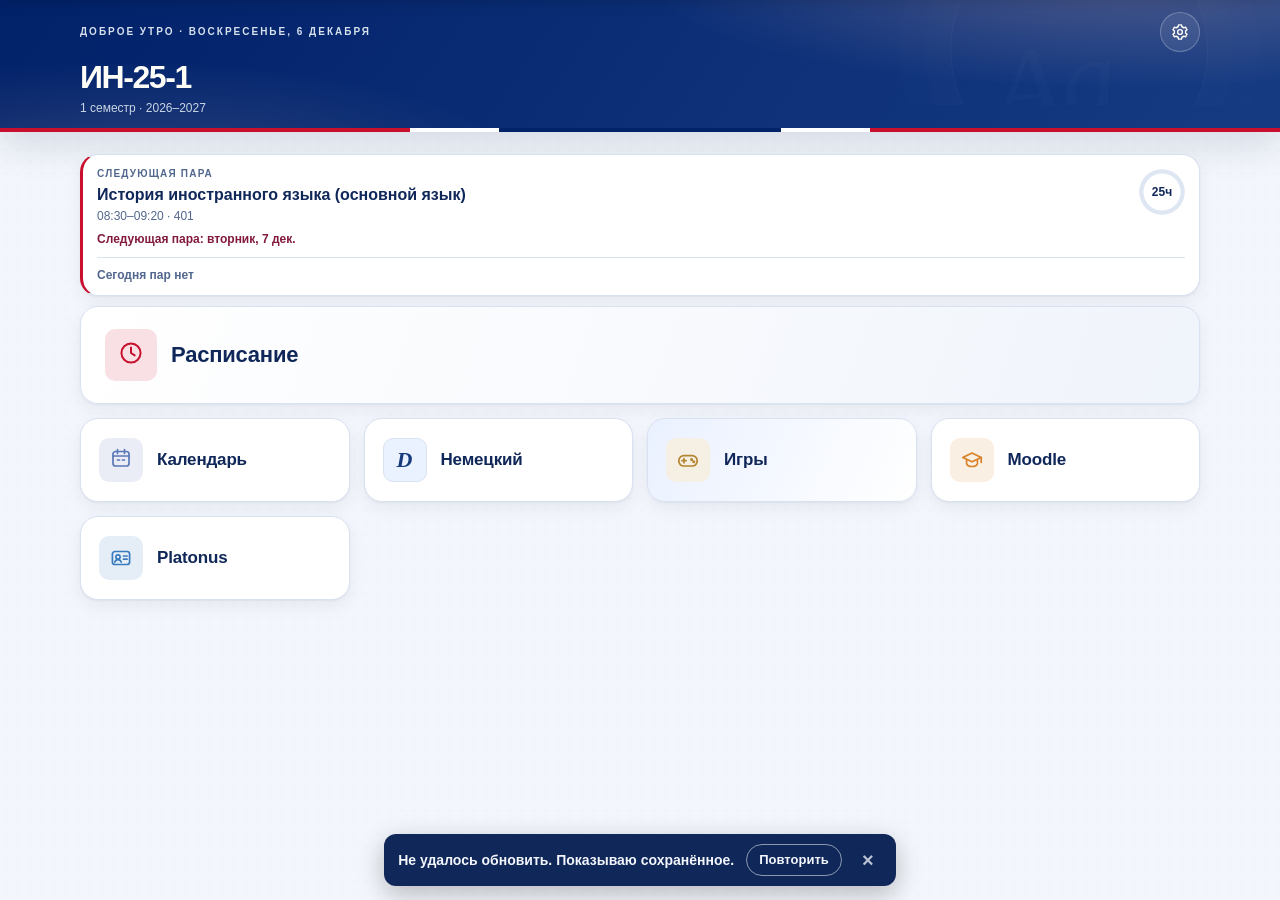
==== commit a4de668b: "Кнопка «Немецкий»: переход к карточкам слов Co-Authored-By: Claude Sonnet 5.5 <noreply@anthropic.com" ====
--- a/index.html
+++ b/index.html
@@ -47,6 +47,9 @@
       </a>
       <a class="menu-card platonus-card" href="https://platonus.bolashaq.edu.kz/v7/#/" data-i18n-aria-label="menu.openPlatonus" aria-label="Открыть Platonus в браузере">
         <span class="menu-symbol platform-symbol" aria-hidden="true">P</span><span class="menu-copy"><strong>Platonus</strong><span data-i18n="menu.platonus">Личный кабинет</span></span><span class="menu-arrow" aria-hidden="true">↗</span>
+      </a>
+      <a class="menu-card german-card" href="https://t.me/schedulein251_app_bot/lernwortschatz" data-tg-link data-i18n-aria-label="menu.openGerman" aria-label="Открыть карточки немецких слов">
+        <span class="menu-symbol platform-symbol" aria-hidden="true">D</span><span class="menu-copy"><strong data-i18n="menu.german">Немецкий</strong><span data-i18n="menu.germanDetails">Карточки слов по лекциям</span></span>
       </a>
       <button class="menu-card game-card" type="button" data-open-screen="game">
         <span class="menu-symbol jump-symbol" aria-hidden="true">↑</span><span class="menu-copy"><strong data-i18n="nav.game">Игры</strong><span data-i18n="menu.gameDetails">Прыжки, пружины и ракетный ранец</span><small data-i18n="menu.gameHint">Игра для короткого перерыва</small></span><span class="menu-arrow" aria-hidden="true">›</span>
--- a/css/base.css
+++ b/css/base.css
@@ -171,6 +171,7 @@
 .schedule-card{--menu-accent:var(--burgundy);border-top:1px solid var(--line);background:linear-gradient(118deg,var(--surface) 50%,var(--menu-tint));min-height:143px}
 .moodle-card{--menu-accent:var(--gold)}
 .platonus-card{--menu-accent:var(--inclusive-edge)}
+.german-card{--menu-accent:var(--burgundy)}
 .game-card{--menu-accent:var(--gold);background:linear-gradient(120deg,var(--inclusive-bg),var(--surface));min-height:139px}
 .menu-symbol{position:relative;width:54px;height:56px;border-radius:12px;box-shadow:0 3px 0 var(--line);font-size:29px;background:var(--button)}
 .calendar-symbol{border-top-width:9px;transform:rotate(-3deg);font-size:26px;color:var(--ink);background:var(--paper);border-radius:9px}
--- a/css/home.css
+++ b/css/home.css
@@ -39,6 +39,7 @@
 #home-screen .game-card { order: 3; }
 #home-screen .moodle-card { order: 4; }
 #home-screen .platonus-card { order: 5; }
+#home-screen .german-card { order: 3; }
 #home-screen .homework-menu-card { order: 6; grid-column: 1 / -1; }
 /* Компьютер: контент по ширине шапки, плитки в четыре колонки */
 @media (min-width: 900px) {
--- a/css/fx.css
+++ b/css/fx.css
@@ -29,6 +29,7 @@
 #home-screen .academic-calendar-card { --menu-accent: #5b78b8; }
 #home-screen .moodle-card { --menu-accent: #d9822b; }
 #home-screen .platonus-card { --menu-accent: #3a7bbf; }
+#home-screen .german-card { --menu-accent: #8a3a3a; }
 #home-screen .homework-menu-card { --menu-accent: #946a24; }
 #home-screen .game-card { --menu-accent: #b4852f; }
 
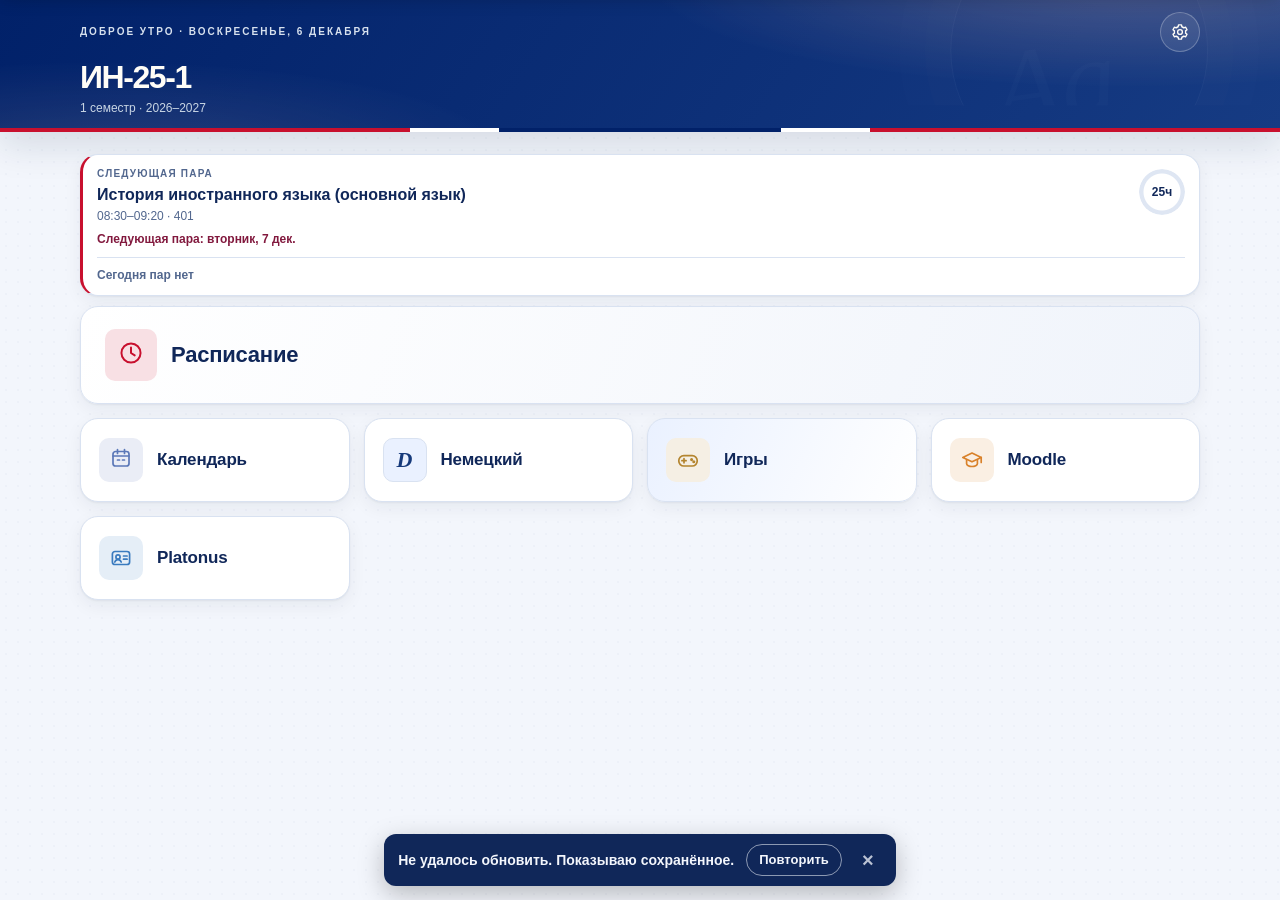
==== commit 074ee409: "Обновление сайта (rev расписания: 1)" ====
--- a/index.html
+++ b/index.html
@@ -13,19 +13,15 @@
   <link rel="apple-touch-icon" sizes="180x180" href="./apple-touch-icon.png">
   <title>Расписание ИН-25-1</title>
   <script>
-    try {var d=document.documentElement,ls=localStorage;var P=['en','de','sunset','forest','ocean','graphite','sakura','amoled','custom'],F={sunset:'dark',forest:'light',ocean:'light',graphite:'dark',sakura:'light'};var p=ls.getItem('schedule-palette');if(P.indexOf(p)>=0)d.dataset.palette=p;var css=ls.getItem('schedule-custom-css');if(css&&p==='custom'){var st=document.createElement('style');st.id='custom-theme-style';st.textContent=css;document.head.appendChild(st);}var m=ls.getItem('schedule-mode')||(ls.getItem('schedule-theme')==='dark'?'dark':'light');var sys=false;try{sys=window.AppPreferences&&window.AppPreferences.isSystemDark?!!window.AppPreferences.isSystemDark():!!(window.matchMedia&&matchMedia('(prefers-color-scheme: dark)').matches);}catch(e){}var dark=F[p]?F[p]==='dark':(m==='dark'||(m==='system'&&sys));if(dark)d.dataset.theme='dark';} catch(e){}
+    try {var d=document.documentElement,ls=localStorage;var P=['en','de','sunset','forest','ocean','graphite','sakura','amoled'],F={sunset:'dark',forest:'light',ocean:'light',graphite:'dark',sakura:'light'};var p=ls.getItem('schedule-palette');if(P.indexOf(p)>=0)d.dataset.palette=p;var m=ls.getItem('schedule-mode')||(ls.getItem('schedule-theme')==='dark'?'dark':'light');var sys=false;try{sys=window.AppPreferences&&window.AppPreferences.isSystemDark?!!window.AppPreferences.isSystemDark():!!(window.matchMedia&&matchMedia('(prefers-color-scheme: dark)').matches);}catch(e){}var dark=F[p]?F[p]==='dark':(m==='dark'||(m==='system'&&sys));if(dark)d.dataset.theme='dark';} catch(e){}
     try {const language=localStorage.getItem('schedule-language')||(window.AppPreferences&&window.AppPreferences.getLocale());if(['ru','en','de'].includes(language)){document.documentElement.dataset.language=language;document.documentElement.lang=language;}if(!localStorage.getItem('schedule-palette')&&document.documentElement.dataset.language==='de')document.documentElement.dataset.palette='de';} catch(e){}
   </script>
-<link rel="stylesheet" href="./css/base.css">
-<link rel="stylesheet" href="./css/design.css">
-<link rel="stylesheet" href="./css/android.css">
-<link rel="stylesheet" href="./css/themes.css">
-<link rel="stylesheet" href="./css/settings.css">
-<link rel="stylesheet" href="./css/homework.css">
-<link rel="stylesheet" href="./css/home.css">
-<link rel="stylesheet" href="./css/arcade.css">
-<link rel="stylesheet" href="./css/editor.css">
-<link rel="stylesheet" href="./css/fx.css">
+<link rel="preload" href="./js/app.js" as="script">
+<link rel="stylesheet" href="./css/app.css">
+
+
+
+
 </head>
 <body data-screen="home">
   <header><div class="header-art" aria-hidden="true"></div><div class="inner"><div class="header-top"><p class="eyebrow" id="header-eyebrow" data-i18n="app.eyebrow">Учебная неделя</p><button id="back-menu" class="back-menu" type="button" hidden data-i18n="nav.back" data-i18n-aria-label="nav.backAria" aria-label="Вернуться в главное меню">‹ В меню</button><button id="open-settings" class="settings-btn" type="button" data-open-screen="settings" data-i18n-aria-label="nav.settings" data-i18n-title="nav.settings" aria-label="Настройки" title="Настройки"><svg viewBox="0 0 24 24" width="18" height="18" aria-hidden="true" fill="none" stroke="currentColor" stroke-width="1.8" stroke-linecap="round" stroke-linejoin="round"><circle cx="12" cy="12" r="3.2"/><path d="M19.4 13.5a7.7 7.7 0 0 0 0-3l2-1.5-2-3.4-2.3.9a7.6 7.6 0 0 0-2.6-1.5L14 2.5h-4l-.5 2.5a7.6 7.6 0 0 0-2.6 1.5l-2.3-.9-2 3.4 2 1.5a7.7 7.7 0 0 0 0 3l-2 1.5 2 3.4 2.3-.9a7.6 7.6 0 0 0 2.6 1.5l.5 2.5h4l.5-2.5a7.6 7.6 0 0 0 2.6-1.5l2.3.9 2-3.4z"/></svg></button></div><div class="header-title-row"><h1 id="page-title" tabindex="-1"></h1></div><p class="subtitle" id="subtitle" data-i18n="app.subtitle"></p></div></header>
@@ -48,16 +44,11 @@
       <a class="menu-card platonus-card" href="https://platonus.bolashaq.edu.kz/v7/#/" data-i18n-aria-label="menu.openPlatonus" aria-label="Открыть Platonus в браузере">
         <span class="menu-symbol platform-symbol" aria-hidden="true">P</span><span class="menu-copy"><strong>Platonus</strong><span data-i18n="menu.platonus">Личный кабинет</span></span><span class="menu-arrow" aria-hidden="true">↗</span>
       </a>
-      <a class="menu-card german-card" href="https://t.me/schedulein251_app_bot/lernwortschatz" data-tg-link data-i18n-aria-label="menu.openGerman" aria-label="Открыть карточки немецких слов">
+      <a class="menu-card german-card" href="https://vasileveldar.github.io/lernwortschatz/" data-tg-link="https://t.me/schedulein251_app_bot/lernwortschatz" data-i18n-aria-label="menu.openGerman" aria-label="Открыть карточки немецких слов">
         <span class="menu-symbol platform-symbol" aria-hidden="true">D</span><span class="menu-copy"><strong data-i18n="menu.german">Немецкий</strong><span data-i18n="menu.germanDetails">Карточки слов по лекциям</span></span>
       </a>
       <button class="menu-card game-card" type="button" data-open-screen="game">
         <span class="menu-symbol jump-symbol" aria-hidden="true">↑</span><span class="menu-copy"><strong data-i18n="nav.game">Игры</strong><span data-i18n="menu.gameDetails">Прыжки, пружины и ракетный ранец</span><small data-i18n="menu.gameHint">Игра для короткого перерыва</small></span><span class="menu-arrow" aria-hidden="true">›</span>
-      </button>
-      <button class="menu-card owner-menu-card" id="owner-menu-card" type="button" data-open-screen="owner" hidden>
-        <span class="menu-symbol platform-symbol" aria-hidden="true">⚙</span>
-        <span class="menu-copy"><strong data-i18n="nav.owner">Управление</strong><span data-i18n="menu.ownerDetails">Пользователи, рассылка и состояние облака</span></span>
-        <span class="menu-arrow" aria-hidden="true">›</span>
       </button>
       <button class="menu-card homework-menu-card" id="hw-menu-card" type="button" data-open-screen="homework" hidden>
         <span class="menu-symbol platform-symbol" aria-hidden="true">✎</span>
@@ -127,19 +118,16 @@
 </div>
 </main>
   <main id="homework-screen" class="homework-shell" hidden data-i18n-aria-label="nav.homework" aria-label="Домашние задания"></main>
-  <main id="owner-screen" class="owner-shell" hidden data-i18n-aria-label="nav.owner" aria-label="Управление"></main>
   <main id="settings-screen" class="settings-shell" hidden data-i18n-aria-label="nav.settings" aria-label="Настройки">
     <section class="settings-group" aria-labelledby="settings-appearance-title">
       <h2 id="settings-appearance-title" data-i18n="settings.appearance">Оформление</h2>
       <div class="settings-row"><label for="language-select" data-i18n="language.label">Язык интерфейса</label>
         <select id="language-select" class="language-select"><option value="ru" data-i18n="language.ru">Русский</option><option value="en" data-i18n="language.en">Английский</option><option value="de" data-i18n="language.de">Немецкий</option></select></div>
       <div class="settings-row"><label for="palette-select" data-i18n="palette.label">Цветовая тема</label>
-        <select id="palette-select" class="palette-select"><optgroup label="Классика" data-i18n-label="palette.group.classic"><option value="en" data-i18n="palette.en">Английская</option><option value="de" data-i18n="palette.de">Немецкая</option><option value="amoled" data-i18n="palette.amoled">AMOLED</option></optgroup><optgroup label="Готовые" data-i18n-label="palette.group.ready"><option value="sunset" data-i18n="palette.sunset">Закат</option><option value="forest" data-i18n="palette.forest">Лес</option><option value="ocean" data-i18n="palette.ocean">Океан</option><option value="graphite" data-i18n="palette.graphite">Графит</option><option value="sakura" data-i18n="palette.sakura">Сакура</option></optgroup><optgroup label="Своя" data-i18n-label="palette.group.own"><option value="custom" data-i18n="palette.custom">Своя тема</option></optgroup></select></div>
+        <select id="palette-select" class="palette-select"><optgroup label="Классика" data-i18n-label="palette.group.classic"><option value="en" data-i18n="palette.en">Английская</option><option value="de" data-i18n="palette.de">Немецкая</option><option value="amoled" data-i18n="palette.amoled">AMOLED</option></optgroup><optgroup label="Готовые" data-i18n-label="palette.group.ready"><option value="sunset" data-i18n="palette.sunset">Закат</option><option value="forest" data-i18n="palette.forest">Лес</option><option value="ocean" data-i18n="palette.ocean">Океан</option><option value="graphite" data-i18n="palette.graphite">Графит</option><option value="sakura" data-i18n="palette.sakura">Сакура</option></optgroup></select></div>
       <div class="settings-row" id="mode-row"><label for="mode-select" data-i18n="settings.mode">Режим</label>
         <select id="mode-select" class="language-select"><option value="light" data-i18n="mode.light">Светлый</option><option value="dark" data-i18n="mode.dark">Тёмный</option><option value="system" data-i18n="mode.system">Как в системе</option></select></div>
       <p class="settings-note" id="mode-note" data-i18n="settings.modeFixed" hidden>У этой темы свой фиксированный вид: светлый и тёмный режим не переключаются.</p>
-      <div class="settings-row" id="custom-row" hidden><label for="custom-accent" data-i18n="settings.customColor">Основной цвет</label>
-        <span class="custom-controls"><input type="color" id="custom-accent" value="#3d6dcc" aria-label="Основной цвет"><button type="button" id="custom-reset" class="choice" data-i18n="settings.customReset">Сбросить</button></span></div>
     </section>
     <section class="settings-group" id="notify-settings" aria-labelledby="settings-notify-title" hidden>
       <h2 id="settings-notify-title" data-i18n="settings.notifications">Уведомления</h2>
--- a/css/app.css
+++ b/css/app.css
@@ -0,0 +1,1150 @@
+/* css/base.css */
+
+  :root{color-scheme:light;--ink:#182d49;--muted:#576577;--line:#dadfe5;--paper:#f6f4ef;--surface:#fff;--controls:#fff;--header:#182d49;--burgundy:#7b263d;--red:#b3223b;--shadow:0 2px 8px #182d4905;--focus:#7b263d;--button:#f3f4f6;--button-border:#e1e5ea;--button-hover:#e6eaf0;--selected:#182d49;--selected-text:#fff;--rule:#cdd3dc;--card-edge:#c4cddb;--inclusive-edge:#36557e;--inclusive-bg:#eef3f9;--inclusive-ink:#213e65;--conflict-edge:#e9b1bd;--conflict-bg:#fff0f1;--conflict-ink:#a02037;--tag:#edf0f4;--srsp-bg:#ece7dd;--srsp-ink:#655238;--group-bg:#dbe5f1;--room:#34475f;font-family:-apple-system,BlinkMacSystemFont,"Segoe UI",Arial,sans-serif}
+  :root[data-theme="dark"]{color-scheme:dark;--ink:#ebf0f7;--muted:#b4c0d1;--line:#39485d;--paper:#111923;--surface:#1a2534;--controls:#162130;--header:#162640;--burgundy:#8f3550;--red:#f17e92;--shadow:none;--focus:#e9b2c0;--button:#263344;--button-border:#506077;--button-hover:#334359;--selected:#c4d7f1;--selected-text:#182d49;--rule:#3f4e61;--card-edge:#53677f;--inclusive-edge:#6d93c7;--inclusive-bg:#1d3048;--inclusive-ink:#dce9ff;--conflict-edge:#835061;--conflict-bg:#35212b;--conflict-ink:#ffb3c0;--tag:#2c3b50;--srsp-bg:#3e372c;--srsp-ink:#ecd9b8;--group-bg:#354c6d;--room:#d4deed}
+  *{box-sizing:border-box}
+  body{margin:0;background:var(--paper);color:var(--ink);font-size:15px;line-height:1.5}
+  button{font:inherit;cursor:pointer;-webkit-tap-highlight-color:transparent}
+  button:focus-visible{outline:3px solid var(--focus);outline-offset:3px}
+  header{background:var(--header);color:#fffdf7;padding:28px 24px 29px;border-bottom:4px solid var(--burgundy)}
+  header .inner{max-width:1040px;margin:auto}
+  .header-top{display:flex;align-items:center;justify-content:space-between;gap:12px;margin:0 0 12px;flex-wrap:wrap}
+  .eyebrow{font-size:11px;letter-spacing:.17em;text-transform:uppercase;color:#d3d9e3;margin:0;font-weight:650}
+  .theme-toggle{display:inline-flex;align-items:center;justify-content:center;gap:9px;min-height:44px;padding:8px 10px;border:1px solid #657791;border-radius:5px;background:#203653;color:#fffdf7;font-size:12px;font-weight:600;line-height:1.25}
+  .theme-toggle:hover{background:#2d4464}
+  .theme-toggle:focus-visible{outline-color:#e9b2c0}
+  .theme-track{display:inline-block;position:relative;flex:none;width:30px;height:18px;border-radius:10px;background:#71839d;transition:background .15s}
+  .theme-track:after{content:"";position:absolute;top:3px;left:3px;width:12px;height:12px;border-radius:50%;background:#fff;transition:transform .15s}
+  .theme-toggle[aria-checked="true"] .theme-track{background:#af516f}
+  .theme-toggle[aria-checked="true"] .theme-track:after{transform:translateX(12px)}
+  h1{font-family:Georgia,"Times New Roman",serif;font-size:clamp(28px,5vw,40px);letter-spacing:-.025em;line-height:1.2;margin:0;max-width:850px;font-weight:700}
+  .subtitle{font-size:14px;margin:12px 0 0;color:#d3d9e3;max-width:750px}
+  .control-wrap{background:var(--controls);border-bottom:1px solid var(--line)}
+  .controls{max-width:1088px;margin:auto;padding:21px 24px 19px;display:flex;flex-direction:column;gap:16px}
+  .control-row{display:flex;align-items:center;gap:16px}
+  .control-label{width:52px;flex:none;color:var(--muted);font-size:12px;font-weight:650}
+  .button-group{display:flex;gap:7px;flex-wrap:wrap}
+  .choice{color:var(--ink);background:var(--button);border:1px solid var(--button-border);border-radius:5px;padding:10px 14px;font-size:13px;line-height:1.25;min-height:44px;font-weight:600;transition:background .12s,color .12s}
+  .choice:hover{background:var(--button-hover)}
+  .choice[aria-pressed="true"]{background:var(--selected);border-color:var(--selected);color:var(--selected-text)}
+  .choice.day[aria-pressed="true"]{background:var(--burgundy);color:#fff;border-color:var(--burgundy)}
+  main{max-width:1088px;margin:auto;padding:28px 24px 50px}
+  .week{display:grid;grid-template-columns:repeat(2,minmax(0,1fr));gap:30px 23px;align-items:start}
+  .week.single{grid-template-columns:minmax(0,760px);justify-content:center}
+  .day-section{min-width:0}
+  .day-heading{display:flex;align-items:center;gap:12px;margin:0 0 13px}
+  .day-heading:after{content:"";height:1px;flex:1;background:var(--rule)}
+  .day-heading h2{font-size:17px;letter-spacing:-.01em;margin:0;line-height:1.5;font-weight:750}
+  .day-stack{display:flex;flex-direction:column;gap:10px}
+  .lesson{background:var(--surface);border:1px solid var(--line);border-left:4px solid var(--card-edge);border-radius:7px;box-shadow:var(--shadow);padding:17px 15px 17px 13px;display:grid;grid-template-columns:62px minmax(0,1fr);gap:15px;overflow-wrap:anywhere}
+  .lesson.inclusive{border-left-color:var(--inclusive-edge);background:var(--inclusive-bg)}
+  .lesson.conflict{border-color:var(--conflict-edge);border-left:4px solid var(--red);background:var(--conflict-bg)}
+  .time{padding-top:2px;color:var(--ink);font-variant-numeric:tabular-nums;white-space:nowrap;font-size:18px;line-height:1.25;font-weight:750;letter-spacing:-.035em}
+  .time .until{display:block;font-size:13px;font-weight:500;color:var(--muted);letter-spacing:0;margin-top:6px}
+  .details{min-width:0}
+  .subject{font-size:16px;line-height:1.36;font-weight:700;margin:0 0 9px;letter-spacing:-.012em}
+  .inclusive .subject{color:var(--inclusive-ink)}
+  .tags{display:flex;gap:5px;flex-wrap:wrap;margin:0 0 8px}
+  .tag{display:inline-block;font-size:11px;line-height:1.35;font-weight:700;letter-spacing:.015em;padding:3px 7px;border-radius:3px;background:var(--tag);color:var(--muted)}
+  .tag.srsp{background:var(--srsp-bg);color:var(--srsp-ink)}
+  .tag.group{background:var(--group-bg);color:var(--inclusive-ink)}
+  .tag.conflict-tag{background:#b3223b;color:white}
+  .detail{font-size:13px;line-height:1.55;color:var(--muted);margin-top:3px}
+  .room{font-weight:650;color:var(--room)}
+  .conflict-note{font-size:12px;line-height:1.5;color:var(--conflict-ink);margin:9px 0 0}
+  .empty{font-size:14px;color:var(--muted);padding:25px 0}
+  .noscript{margin:28px;font-size:15px}
+  .day-status{position:absolute;overflow:hidden;clip:rect(0,0,0,0);width:1px;height:1px;margin:-1px;padding:0;border:0}
+  .group-row{align-items:flex-start;flex-direction:column;gap:8px}
+  .group-row .control-label{width:auto;font-size:12px}
+  @media(min-width:1060px){.week:not(.single){grid-template-columns:repeat(3,minmax(0,1fr));gap:28px 18px}.week:not(.single) .lesson{grid-template-columns:55px minmax(0,1fr);gap:10px;padding:16px 11px 16px 10px}.week:not(.single) .subject{font-size:15px}.week:not(.single) .time{font-size:17px}}
+  @media(max-width:640px){header{padding:17px 20px 24px}h1{font-size:29px}.eyebrow{font-size:10px}.subtitle{font-size:13px;line-height:1.6;margin-top:10px}.controls{padding:17px 16px;gap:14px}.control-row{gap:8px}.control-label{width:auto;font-size:12px}.button-group{gap:6px}.choice{padding:10px 12px;font-size:13px}.day-row{align-items:stretch;flex-direction:column}.day-buttons{display:grid;grid-template-columns:repeat(6,minmax(0,1fr));gap:5px}.day-buttons .choice{padding:10px 3px;min-width:0;font-size:12px}.day-buttons .today-choice{grid-column:1/-1}main{padding:23px 16px 34px}.week{grid-template-columns:1fr;gap:29px}.lesson{padding:16px 13px 16px 11px;grid-template-columns:59px minmax(0,1fr);gap:13px}}
+  @media(max-width:355px){header{padding-left:16px;padding-right:16px}h1{font-size:26px}.controls{padding-left:12px;padding-right:12px}.choice{padding:10px}main{padding-left:12px;padding-right:12px}.lesson{grid-template-columns:55px minmax(0,1fr);gap:10px}}
+  @media(prefers-reduced-motion:reduce){*{transition:none!important}}
+  @media print{:root,:root[data-theme="dark"]{color-scheme:light;--ink:#182d49;--muted:#576577;--surface:#fff;--line:#dadfe5;--inclusive-bg:#eef3f9;--inclusive-ink:#213e65;--conflict-bg:#fff0f1;--conflict-ink:#a02037;--room:#34475f;--srsp-bg:#ece7dd;--srsp-ink:#655238;--group-bg:#dbe5f1}body{background:white}header{background:white;color:var(--ink);padding:0 0 16px}.eyebrow,.subtitle{color:var(--muted)}.control-wrap,.theme-toggle{display:none}main{padding:16px 0;max-width:none}.week,.week.single{display:block}.day-section{break-inside:avoid;margin-bottom:22px}.lesson{box-shadow:none;break-inside:avoid}.day-stack{gap:6px}.lesson{padding:9px 12px}.day-status{display:none}}
+  [hidden]{display:none!important}
+.back-menu{min-height:44px;border:0;background:transparent;color:#fffdf7;padding:6px 0;font-size:14px;font-weight:650}
+.back-menu:focus-visible{outline-color:#e9b2c0}
+#page-title:focus{outline:none}
+.home-shell{max-width:820px;padding-top:25px}
+.menu-caption{font-size:13px;font-weight:650;color:var(--muted);margin:0 0 15px;letter-spacing:.02em}
+.menu-grid{display:grid;grid-template-columns:1fr 1fr;gap:12px}
+.menu-card{display:flex;align-items:center;gap:17px;min-width:0;text-align:left;text-decoration:none;font:inherit;color:var(--ink);border:1px solid var(--line);border-radius:9px;background:var(--surface);padding:23px 20px;min-height:126px;box-shadow:var(--shadow);cursor:pointer}
+.menu-card:hover{border-color:var(--card-edge);background:var(--button)}
+.menu-card:active{transform:translateY(1px)}
+.menu-card:focus-visible{outline:3px solid var(--focus);outline-offset:3px}
+.schedule-card,.game-card{grid-column:1/-1}
+.schedule-card{border-top:3px solid var(--burgundy)}
+.game-card{background:var(--inclusive-bg)}
+.menu-symbol{width:50px;height:50px;flex:none;border-radius:8px;background:var(--button);border:1px solid var(--line);display:flex;align-items:center;justify-content:center;font-size:27px;font-weight:700;font-family:Georgia,serif}
+.calendar-symbol{border-top:8px solid var(--burgundy);background:var(--paper);font:700 23px/1 Arial,sans-serif;padding-bottom:4px}
+.platform-symbol{color:var(--inclusive-ink);background:var(--inclusive-bg)}
+.jump-symbol{font:700 33px/1 Arial,sans-serif;background:var(--group-bg);color:var(--inclusive-ink)}
+.menu-copy{display:flex;flex-direction:column;gap:5px;min-width:0;flex:1}
+.menu-copy strong{font-size:19px;font-weight:700;line-height:1.2}
+.menu-copy>span{font-size:13px;color:var(--muted);line-height:1.4}
+.menu-arrow{font-size:26px;color:var(--muted);flex:none;line-height:1}
+.menu-footnote{font-size:12px;line-height:1.6;color:var(--muted);margin:20px 0 0;max-width:430px}
+.game-shell{max-width:760px;padding:14px 16px 20px}
+body[data-screen="game"] header{padding-top:10px;padding-bottom:12px}
+body[data-screen="game"] .header-top{margin-bottom:3px}
+body[data-screen="game"] h1{font-size:25px}
+body[data-screen="game"] .subtitle{display:none}
+@media(max-width:640px){.home-shell{padding-top:21px}.menu-grid{grid-template-columns:1fr;gap:11px}.menu-card{padding:19px 16px;min-height:111px;gap:14px}.menu-symbol{width:46px;height:46px}.menu-copy strong{font-size:19px}.menu-copy>span{font-size:13px}.schedule-card,.game-card{min-height:129px}.menu-footnote{margin-top:18px}}
+@media print{.home-shell,.game-shell,.back-menu{display:none!important}#schedule-screen{display:block!important}}
+
+  #jump-game{max-width:480px;margin:0 auto;padding:14px 16px 16px;color:var(--ink);--jg-teal:#2f746e;--jg-gold:#946a24;--jg-rust:#a05947;--jg-grid:#dae0e4;--jg-sky:#f4f5ef;--jg-stage-edge:#c8d2dc;--jg-character-ink:#182d49;--jg-character-accent:#7b263d;--jg-margin:#dfb5be;--jg-shadow:#173e3b}
+#jump-game .jg-heading{display:flex;align-items:center;justify-content:space-between;gap:12px;margin-bottom:12px}
+#jump-game .jg-kicker{margin:0 0 2px;color:var(--muted);font-size:10px;letter-spacing:.14em;font-weight:750}
+#jump-game h2{font-family:Georgia,"Times New Roman",serif;font-size:21px;line-height:1.2;margin:0;letter-spacing:-.02em}
+#jump-game .jg-scores{display:flex;gap:16px;flex:none;text-align:right;font-variant-numeric:tabular-nums}
+#jump-game .jg-stat{display:flex;flex-direction:column;line-height:1.15}
+#jump-game .jg-stat>span{font-size:10px;color:var(--muted);font-weight:600;margin-bottom:4px}
+#jump-game .jg-stat>strong{font-size:24px;font-weight:750}
+#jump-game .jg-best>strong{font-size:20px;color:var(--muted);padding-top:4px}
+#jump-game .jg-stage{height:min(520px,calc(100vh - 300px));height:min(520px,calc(100dvh - 300px));min-height:200px;position:relative;isolation:isolate;overflow:hidden;border:1px solid var(--jg-stage-edge);border-radius:14px;background:var(--jg-sky);box-shadow:0 4px 16px #182d4907}
+#jump-game canvas{display:block;width:100%;height:100%;touch-action:none;user-select:none;-webkit-user-select:none;outline:none}
+#jump-game canvas:focus-visible{outline:3px solid var(--focus);outline-offset:-4px}
+#jump-game .jg-overlay{position:absolute;z-index:2;inset:0;display:flex;align-items:center;justify-content:center;padding:16px;background:#f1f3ef8a;backdrop-filter:blur(3px);overflow-y:auto}
+#jump-game .jg-overlay[hidden]{display:none}
+#jump-game .jg-panel{width:100%;max-width:290px;text-align:center;padding:22px 18px 18px;background:var(--surface);border:1px solid var(--line);border-radius:12px;box-shadow:0 9px 35px #182d4918}
+#jump-game .jg-book-mark{display:grid;place-items:center;width:44px;height:48px;margin:0 auto 12px;background:var(--burgundy);border-radius:5px 10px 10px 5px;border-left:4px solid #b96c81;box-shadow:3px 3px 0 var(--line);color:#fff8ed;font:bold 24px Georgia,serif}
+#jump-game h3{font-size:18px;line-height:1.3;margin:0 0 8px}
+#jump-game .jg-panel p{font-size:13px;line-height:1.5;color:var(--muted);margin:0 0 14px}
+#jump-game .jg-legend{display:grid;grid-template-columns:repeat(4,minmax(0,1fr));gap:6px;font-size:10px;color:var(--muted);margin:0 0 16px}
+#jump-game .jg-legend[hidden]{display:none}
+#jump-game .jg-legend>span{display:flex;flex-direction:column;align-items:center;gap:6px}
+#jump-game .jg-platform{display:block;width:29px;height:7px;margin-top:7px;border-radius:3px;background:var(--jg-teal);box-shadow:0 3px 0 var(--jg-shadow)}
+#jump-game .jg-fragile{position:relative;background:var(--jg-rust);box-shadow:0 3px 0 #633a30}
+#jump-game .jg-fragile:after{position:absolute;left:13px;top:0;content:"";height:9px;border-left:3px solid var(--surface);transform:skew(-18deg)}
+#jump-game .jg-spring-icon{font-size:23px;line-height:14px;font-style:normal;color:var(--jg-gold);font-weight:900}
+#jump-game .jg-jetpack-icon{display:block;width:18px;height:16px;border:2px solid var(--jg-gold);border-radius:4px;background:var(--jg-character-accent);color:#fff8ed;font-size:16px;line-height:12px;font-style:normal;font-weight:800}
+#jump-game .jg-fuel{position:absolute;z-index:1;top:10px;left:50%;transform:translateX(-50%);display:flex;align-items:center;gap:8px;width:190px;max-width:calc(100% - 24px);padding:8px 11px;border:1px solid var(--jg-gold);border-radius:10px;background:var(--surface);box-shadow:0 3px 15px #00000015;pointer-events:none}
+#jump-game .jg-fuel[hidden]{display:none}
+#jump-game .jg-fuel>div{flex:1;min-width:0}
+#jump-game #jg-fuel-label{display:block;font-size:10px;font-weight:750;line-height:1.3;margin-bottom:4px}
+#jump-game .jg-fuel-icon{font-size:23px;font-weight:800;color:var(--jg-character-accent);line-height:1}
+#jump-game .jg-fuel-track{height:5px;background:var(--line);border-radius:3px;overflow:hidden}
+#jump-game #jg-fuel-fill{display:block;width:100%;height:100%;background:var(--jg-gold);transform-origin:left center}
+#jump-game button{touch-action:none;user-select:none;-webkit-user-select:none;min-height:48px;font-family:inherit}
+#jump-game .jg-primary{width:100%;background:var(--selected);color:var(--selected-text);border:1px solid var(--selected);border-radius:7px;font-size:14px;font-weight:700;padding:11px 12px}
+#jump-game .jg-controls{display:grid;grid-template-columns:1fr 1.05fr 1fr;gap:10px;margin-top:12px}
+#jump-game .jg-direction{background:var(--selected);color:var(--selected-text);border:1px solid var(--selected);border-radius:8px;font-size:30px;line-height:1;padding:5px}
+#jump-game .jg-direction:active,#jump-game .jg-direction[data-held="true"]{transform:translateY(1px);filter:brightness(.8)}
+#jump-game .jg-pause{display:flex;align-items:center;justify-content:center;gap:7px;background:var(--button);border:1px solid var(--button-border);border-radius:8px;color:var(--ink);font-size:12px;font-weight:650;padding:8px}
+#jump-game .jg-pause>span:first-child{font-size:18px}
+#jump-game .jg-pause:disabled{opacity:.45;cursor:default}
+#jump-game .jg-help{font-size:11px;color:var(--muted);text-align:center;margin:9px 0 0;line-height:1.4}
+#jump-game .jg-sr-only{position:absolute;width:1px;height:1px;overflow:hidden;clip:rect(0,0,0,0);white-space:nowrap}
+:root[data-theme="dark"] #jump-game{--jg-teal:#77bcb0;--jg-gold:#e2bc71;--jg-rust:#dc9780;--jg-grid:#2e3d4c;--jg-sky:#172331;--jg-stage-edge:#425368;--jg-margin:#614553;--jg-shadow:#0c1822}
+:root[data-theme="dark"] #jump-game .jg-overlay{background:#101b2b85}
+#jump-game button:focus-visible{outline:3px solid var(--focus);outline-offset:3px}
+@media(max-width:355px){#jump-game{padding-left:12px;padding-right:12px}#jump-game h2{font-size:19px}#jump-game .jg-scores{gap:11px}#jump-game .jg-panel{padding:16px 13px}#jump-game .jg-heading{gap:8px}}
+@media(max-height:650px){#jump-game .jg-book-mark{display:none}#jump-game .jg-panel{padding:12px 14px}#jump-game .jg-panel p{margin-bottom:10px}#jump-game .jg-legend{margin-bottom:10px}#jump-game .jg-overlay{padding:10px}#jump-game h3{font-size:16px}}
+
+  :root{--gold:#b89356;--soft-gold:#eee5d5;--portal-shadow:0 7px 23px #182d4909;--time-bg:#f4f5f7;--glass-line:#ffffff19;--card-highlight:#ffffff;--menu-tint:#f9fafc;--portal-grid:#182d4904}
+:root[data-theme="dark"]{--gold:#d4b47d;--soft-gold:#3a342b;--portal-shadow:0 8px 24px #050a1229;--time-bg:#233144;--card-highlight:#ffffff06;--menu-tint:#202f42;--portal-grid:#d0dded04}
+body{background-color:var(--paper);background-image:radial-gradient(var(--portal-grid) .8px,transparent .8px);background-size:8px 8px}
+header{position:relative;isolation:isolate;overflow:hidden;border-bottom:0;background:linear-gradient(115deg,var(--header),#223c5b);padding-top:25px;padding-bottom:27px}
+header:after{content:"";position:absolute;inset:auto 0 0;height:4px;background:linear-gradient(90deg,#96354f 0 63%,#b89356 63% 76%,#e7dfd0 76% 100%)}
+header .inner{position:relative;z-index:1}
+.header-art{position:absolute;inset:0;z-index:0;pointer-events:none;overflow:hidden}
+.header-art:before{content:"";position:absolute;right:7%;top:-98px;width:320px;height:320px;border:1px solid var(--glass-line);border-radius:50%;box-shadow:0 0 0 32px #ffffff03,0 0 0 64px #ffffff03}
+.header-art:after{content:"Aa";position:absolute;right:16%;top:34px;font:italic 140px/1 Georgia,serif;color:#ffffff07;transform:rotate(-8deg)}
+.header-title-row{display:flex;align-items:center;gap:17px;justify-content:space-between}
+.language-mark{display:flex;align-items:center;gap:7px;flex:none;border:1px solid #ffffff26;border-radius:7px;padding:6px 9px;font-size:10px;line-height:1;font-weight:700;letter-spacing:.07em;color:#eee6d7;background:#ffffff06}
+.language-mark i{display:block;height:10px;width:1px;background:#c2a16c;font-style:normal}
+.theme-toggle{border-color:#ffffff35;border-radius:22px;padding:8px 12px;background:#ffffff08;box-shadow:inset 0 1px #ffffff08}
+.theme-toggle:hover{background:#ffffff12}
+.theme-track{width:32px;height:19px;background:#72849b}
+.theme-track:after{top:3px;left:3px;width:13px;height:13px;box-shadow:0 1px 3px #0c192333}
+.theme-toggle[aria-checked="true"] .theme-track:after{transform:translateX(13px)}
+.back-menu{display:inline-flex;align-items:center;gap:7px;padding:6px 8px 6px 0}
+.home-shell{padding-top:26px}
+.menu-caption{display:flex;align-items:center;gap:10px;font-size:11px;text-transform:uppercase;font-weight:700;letter-spacing:.12em;margin-bottom:18px}
+.menu-caption:before{content:"";width:5px;height:5px;border-radius:50%;background:var(--gold);box-shadow:0 0 0 4px var(--soft-gold);margin-right:3px}
+.menu-caption:after{content:"";height:1px;flex:1;background:var(--line)}
+.menu-grid{gap:14px}
+.menu-card{position:relative;isolation:isolate;overflow:hidden;border-radius:16px;min-height:131px;padding:24px;box-shadow:var(--portal-shadow),inset 0 1px var(--card-highlight);background:var(--surface)}
+.menu-card:before{content:"";position:absolute;left:0;inset-block:25px;width:3px;background:var(--menu-accent,var(--card-edge));border-radius:0 3px 3px 0;opacity:.8}
+.menu-card:after{content:"";z-index:-1;position:absolute;width:120px;height:120px;border:1px solid var(--line);border-radius:50%;right:-72px;top:-40px;opacity:.6}
+.menu-card:hover{background:var(--menu-tint);border-color:var(--card-edge)}
+.schedule-card{--menu-accent:var(--burgundy);border-top:1px solid var(--line);background:linear-gradient(118deg,var(--surface) 50%,var(--menu-tint));min-height:143px}
+.moodle-card{--menu-accent:var(--gold)}
+.platonus-card{--menu-accent:var(--inclusive-edge)}
+.german-card{--menu-accent:var(--burgundy)}
+.game-card{--menu-accent:var(--gold);background:linear-gradient(120deg,var(--inclusive-bg),var(--surface));min-height:139px}
+.menu-symbol{position:relative;width:54px;height:56px;border-radius:12px;box-shadow:0 3px 0 var(--line);font-size:29px;background:var(--button)}
+.calendar-symbol{border-top-width:9px;transform:rotate(-3deg);font-size:26px;color:var(--ink);background:var(--paper);border-radius:9px}
+.calendar-symbol:before,.calendar-symbol:after{content:"";position:absolute;top:-13px;width:4px;height:10px;background:var(--muted);border:1px solid var(--surface);border-radius:3px}
+.calendar-symbol:before{left:10px}.calendar-symbol:after{right:10px}
+.platform-symbol{font-style:italic;background:var(--inclusive-bg);color:var(--inclusive-ink)}
+.moodle-card .platform-symbol{background:var(--srsp-bg);color:var(--srsp-ink)}
+.jump-symbol{color:var(--inclusive-ink);background:var(--group-bg);font-size:34px}
+.menu-copy{gap:6px}
+.menu-copy strong{letter-spacing:-.025em;font-size:21px}
+.menu-arrow{display:flex;align-items:center;justify-content:center;width:29px;height:29px;border:1px solid var(--line);border-radius:50%;font-size:21px;color:var(--muted);background:var(--card-highlight)}
+.menu-footnote{padding-left:12px;border-left:2px solid var(--line);margin-top:24px;font-size:11px}
+.control-wrap{background:var(--controls);box-shadow:0 3px 16px #182d4905}
+.controls{gap:19px}
+.control-label{letter-spacing:.025em}
+.choice{border-radius:9px;border-color:transparent;background:var(--button)}
+.choice[aria-pressed="true"]{box-shadow:0 3px 7px #182d4912,inset 0 1px #ffffff15}
+.choice.day[aria-pressed="true"]{background:linear-gradient(130deg,var(--burgundy),#963c56);border-color:transparent}
+.day-heading{gap:10px;margin-bottom:16px}
+.day-number{font-size:10px;font-weight:750;color:var(--muted);border:1px solid var(--line);border-radius:6px;min-width:26px;min-height:26px;display:grid;place-items:center;background:var(--surface);font-variant-numeric:tabular-nums;letter-spacing:.04em}
+.day-heading h2{font-family:Georgia,"Times New Roman",serif;font-size:21px;font-weight:700}
+.current-day-date{margin-left:auto;color:var(--muted);font-size:11px;font-weight:650;white-space:nowrap;font-variant-numeric:tabular-nums}
+.day-stack{gap:13px}
+.lesson{border-left-width:3px;border-radius:13px;box-shadow:var(--portal-shadow);padding:16px 14px 16px 11px;gap:13px;grid-template-columns:64px minmax(0,1fr)}
+.lesson.conflict{border-left-width:3px}
+.time{align-self:start;padding:10px 3px 9px;background:var(--time-bg);border:1px solid var(--line);border-radius:8px;text-align:center;font-size:18px}
+.time .until{font-size:12px;margin-top:5px;line-height:1.3}
+.subject{font-size:16px;line-height:1.4;margin-top:1px;margin-bottom:9px}
+.tags{gap:6px;margin-bottom:9px}
+.tag{padding:4px 7px;border-radius:5px;font-size:10px;letter-spacing:.025em}
+.detail{font-size:13px}
+.room{display:flex;align-items:baseline;gap:6px;margin-top:7px}
+.room:before{content:"";width:8px;height:10px;border:1.5px solid currentColor;border-radius:6px 6px 6px 0;transform:rotate(-45deg);align-self:center;flex:none;opacity:.7;margin-left:1px}
+.conflict-note{border-top:1px solid var(--conflict-edge);padding-top:8px}
+#jump-game .jg-stage{border-radius:17px;box-shadow:var(--portal-shadow),inset 0 1px var(--card-highlight)}
+#jump-game .jg-panel{border-radius:16px;box-shadow:0 12px 35px #08111e21}
+#jump-game .jg-primary,#jump-game .jg-direction,#jump-game .jg-pause{border-radius:10px}
+#jump-game .jg-stat>strong{font-variant-numeric:tabular-nums}
+#jump-game .jg-book-mark{transform:rotate(-5deg);box-shadow:4px 4px 0 var(--line)}
+body[data-screen="game"] .language-mark{display:none}
+body[data-screen="game"] .header-art:after{font-size:100px;top:8px}
+@media(hover:hover) and (pointer:fine){.menu-card:hover{transform:translateY(-3px);box-shadow:0 12px 28px #182d4912}.menu-card:hover .menu-arrow{transform:translateX(2px)}.menu-card:hover .menu-symbol{transform:translateY(-2px) rotate(-4deg)}.lesson:hover{border-color:var(--card-edge)}.lesson.conflict:hover{border-color:var(--conflict-edge)}}
+@media(max-width:640px){header{padding:18px 20px 25px}.home-shell{padding-top:23px}.menu-grid{gap:12px}.menu-card{padding:20px 16px;gap:14px;min-height:113px}.schedule-card,.game-card{min-height:137px}.menu-symbol{width:47px;height:49px}.menu-copy strong{font-size:20px}.menu-copy>span{font-size:12px}.menu-arrow{width:25px;height:25px;font-size:19px}.menu-footnote{margin-top:21px}.lesson{grid-template-columns:62px minmax(0,1fr);gap:11px;padding:15px 12px 15px 10px}.language-mark{padding:6px 8px;font-size:9px;gap:6px}}
+@media(max-width:355px){header{padding-left:16px;padding-right:16px}.menu-card{padding:19px 13px;gap:11px}.menu-symbol{width:42px;height:45px}.menu-copy strong{font-size:18px}.menu-copy>span{font-size:12px}.menu-arrow{width:22px;height:22px}.lesson{grid-template-columns:57px minmax(0,1fr);gap:9px}.time{font-size:16px}.language-mark{font-size:8px;padding:6px;gap:5px}.header-title-row{gap:10px}.menu-caption{font-size:10px;letter-spacing:.09em}}
+@media(min-width:1060px){.week:not(.single) .lesson{grid-template-columns:57px minmax(0,1fr);gap:9px;padding:14px 10px}.week:not(.single) .time{font-size:16px}.week:not(.single) .subject{font-size:15px}}
+@media print{body,header{background:white}.header-art,.language-mark,header:after{display:none}.lesson{box-shadow:none}.time{background:transparent}.day-number{border:0}.room:before{display:none}}
+
+  /* Theme changes stay calm: animate the surfaces and controls, never the layout. */
+@media (prefers-reduced-motion: no-preference) {
+body, header, .control-wrap, .controls, .menu-card, .menu-symbol, .lesson,
+.choice, .theme-toggle, .theme-track, .language-select, .palette-select, .menu-copy, .menu-copy > span,
+.menu-footnote, .day-heading, .subject, .detail, .room, .tag,
+#jump-game, #jump-game .jg-panel, #jump-game .jg-stage,
+#jump-game .jg-primary, #jump-game .jg-pause {
+  transition-property: background-color, color, border-color, box-shadow;
+  transition-duration: 220ms;
+  transition-timing-function: ease;
+}
+.theme-track:after {
+  transition: transform 220ms cubic-bezier(.2,.75,.25,1), background-color 220ms ease;
+}
+.menu-arrow { transition: transform 180ms ease, color 220ms ease; }
+.menu-card, .menu-symbol {
+  transition-property: background-color, color, border-color, box-shadow, transform;
+}
+@media (hover: hover) and (pointer: fine) {
+  .menu-card:hover .menu-arrow { transform: translateX(3px); }
+}
+}
+
+@media (prefers-reduced-motion: reduce) {
+.menu-card, .menu-arrow, .choice, .theme-toggle, .theme-track:after, .language-select, .palette-select,
+#back-menu, #jump-game .jg-primary, #jump-game .jg-pause {
+  transition: none !important;
+  animation: none !important;
+}
+}
+
+@media print {
+#home-screen, #schedule-screen, #game-screen, #page-title,
+.lesson, .menu-card, #jump-game .jg-panel {
+  transform: none !important;
+  opacity: 1 !important;
+}
+}
+
+  .appearance-selectors{display:grid;grid-template-columns:repeat(2,minmax(0,1fr));gap:10px;max-width:470px;margin-top:15px}
+.appearance-select{display:flex;min-width:0;flex-direction:column;gap:4px;color:#dbe3ee;font-size:10px;font-weight:650;line-height:1.25}
+.appearance-select>span{overflow:hidden;white-space:nowrap;text-overflow:ellipsis}
+.language-select,.palette-select{width:100%;min-width:0;min-height:40px;padding:7px 29px 7px 10px;border:1px solid #ffffff35;border-radius:7px;background:#ffffff0d;color:#fffdf7;font-family:inherit;font-size:13px;font-weight:600;line-height:1.25}
+.language-select option,.palette-select option{background:#182d49;color:#fffdf7}
+.language-select:focus-visible,.palette-select:focus-visible{outline:3px solid #e9b2c0;outline-offset:2px}
+body[data-screen="game"] .appearance-selectors{margin-top:9px;max-width:470px;gap:8px}
+body[data-screen="game"] .language-select,body[data-screen="game"] .palette-select{min-height:36px;font-size:12px}
+body[data-screen="game"] #jump-game .jg-stage{height:min(520px,calc(100vh - 347px));height:min(520px,calc(100dvh - 347px))}
+.menu-copy>span,.menu-copy strong,.jg-heading h2{overflow-wrap:anywhere;hyphens:auto}
+#jump-game .jg-panel{max-height:100%;overflow-y:auto;overscroll-behavior:contain}
+#jump-game .jg-heading>div:first-child{min-width:0}
+@media(max-width:355px){.language-select,.palette-select{font-size:11px;padding-inline:7px 24px}.menu-caption{line-height:1.5}.day-buttons .choice{font-size:11px}.theme-toggle{font-size:11px}}
+:root[data-palette="de"]{--ink:#222;--muted:#62605c;--line:#dedbd4;--paper:#f6f3ea;--surface:#fffdf7;--controls:#fffdf7;--header:#171717;--burgundy:#dd0000;--red:#bc1723;--focus:#a81721;--button:#efede7;--button-border:#dedbd4;--button-hover:#e8e4da;--selected:#222;--selected-text:#fffdf7;--rule:#d4cdbd;--card-edge:#77736d;--inclusive-edge:#b99100;--inclusive-bg:#fff5cf;--inclusive-ink:#55420a;--conflict-edge:#dda4a5;--conflict-bg:#fff0ee;--conflict-ink:#a71922;--tag:#eae7df;--srsp-bg:#efe2bc;--srsp-ink:#614e12;--group-bg:#f4dc83;--room:#44403a;--gold:#a77f00;--soft-gold:#f4e5ab;--portal-shadow:0 7px 23px #17171709;--time-bg:#f2efe7;--menu-tint:#f9f5e9;--portal-grid:#17171705}
+:root[data-palette="de"][data-theme="dark"]{--ink:#f8f2e7;--muted:#c7beb0;--line:#494239;--paper:#151515;--surface:#242321;--controls:#1e1e1c;--header:#101010;--burgundy:#dd0000;--red:#ff8490;--focus:#ffce00;--button:#34312c;--button-border:#676052;--button-hover:#454035;--selected:#ffce00;--selected-text:#171717;--rule:#554b3b;--card-edge:#796c54;--inclusive-edge:#ffce00;--inclusive-bg:#332d19;--inclusive-ink:#ffe49b;--conflict-edge:#884d4d;--conflict-bg:#382323;--conflict-ink:#ffbaba;--tag:#38342d;--srsp-bg:#42381f;--srsp-ink:#f4d795;--group-bg:#554723;--room:#eee1c6;--gold:#ffce00;--soft-gold:#453b20;--portal-shadow:0 8px 24px #0004;--time-bg:#302c24;--menu-tint:#2d2a23;--portal-grid:#f6dfb408}
+:root[data-palette="de"] header{background:linear-gradient(115deg,#0b0b0b,#292620)}
+:root[data-palette="de"] header:after{height:6px;background:linear-gradient(90deg,#000 0 33.333%,#dd0000 33.333% 66.666%,#ffce00 66.666%)}
+:root[data-palette="de"] .choice.day[aria-pressed="true"]{background:#dd0000;color:#fff;border-color:#dd0000}
+:root[data-palette="de"] .theme-toggle{background:#ffffff08;border-color:#ffffff35}
+:root[data-palette="de"] .theme-toggle:hover{background:#ffffff12}
+:root[data-palette="de"] .theme-track{background:#77716a}
+:root[data-palette="de"] .theme-toggle[aria-checked="true"] .theme-track{background:#dd0000}
+:root[data-palette="de"] .theme-toggle:focus-visible,:root[data-palette="de"] .language-select:focus-visible,:root[data-palette="de"] .palette-select:focus-visible{outline-color:#ffce00}
+:root[data-palette="de"] .appearance-select{color:#f9edd4}
+:root[data-palette="de"] .language-select,:root[data-palette="de"] .palette-select{background:#242321;color:#f9edd4;border-color:#676052}
+:root[data-palette="de"] .language-select option,:root[data-palette="de"] .palette-select option{background:#171717;color:#f9edd4}
+:root[data-palette="de"] .tag.conflict-tag{background:#bc1723}
+:root[data-palette="de"] #jump-game{--jg-teal:#8b711c;--jg-gold:#b07600;--jg-rust:#bb3030;--jg-grid:#e2dccb;--jg-sky:#f8f3e7;--jg-stage-edge:#d5cbb5;--jg-character-ink:#202020;--jg-character-accent:#dd0000;--jg-margin:#dba5a1;--jg-shadow:#383024}
+:root[data-palette="de"][data-theme="dark"] #jump-game{--jg-teal:#e5bd47;--jg-gold:#ffce00;--jg-rust:#ff8787;--jg-grid:#423a2b;--jg-sky:#252219;--jg-stage-edge:#675b3b;--jg-character-ink:#1a1a1a;--jg-character-accent:#dd0000;--jg-margin:#70433b;--jg-shadow:#111}
+:root[data-palette="de"][data-theme="dark"] #jump-game .jg-overlay{background:#14110bcc}
+:root[data-palette="de"] #jump-game .jg-book-mark{border-left-color:#e79787}
+:root[data-palette="de"] #jump-game .jg-platform{box-shadow:0 3px 0 #574510}
+:root[data-palette="de"] #jump-game .jg-fragile{box-shadow:0 3px 0 #651a1a}
+@media(prefers-reduced-motion:no-preference){.language-select,.palette-select{transition:background-color .2s,color .2s,border-color .2s}}
+@media print{.appearance-selectors{display:none}}
+
+  .academic-calendar-card{grid-column:1/-1;--menu-accent:var(--gold)}
+.assessment-notice{margin:0;padding:11px 14px;border:1px solid var(--inclusive-edge);border-radius:9px;background:var(--inclusive-bg);color:var(--inclusive-ink);font-size:13px;line-height:1.55}
+.assessment-tag{background:var(--soft-gold);color:var(--ink)}
+.day-heading:has(.assessment-day-date){flex-wrap:wrap;gap:8px}
+.assessment-day-date{font-size:12px;color:var(--muted);white-space:nowrap}
+.academic-open-assessment{margin-top:15px;padding:12px 16px;min-height:46px}
+.academic-calendar-card .calendar-symbol{border-top-color:var(--gold)}
+.academic-calendar{max-width:820px;padding-top:28px}
+.academic-calendar h2{font-size:18px;line-height:1.35;margin:0;letter-spacing:-.02em}
+.academic-section-heading{display:flex;justify-content:space-between;align-items:center;gap:16px;margin-bottom:18px}
+.academic-year{font-size:12px;font-weight:700;letter-spacing:.08em;color:var(--muted);border:1px solid var(--line);border-radius:7px;padding:5px 10px}
+.academic-summary{display:grid;grid-template-columns:repeat(2,minmax(0,1fr)) .7fr;margin:0;border:1px solid var(--line);background:var(--surface);border-radius:16px;box-shadow:var(--portal-shadow);overflow:hidden}
+.academic-summary>div{padding:22px 20px;min-width:0}
+.academic-summary>div+div{border-left:1px solid var(--line)}
+.academic-summary dt{font-size:12px;color:var(--muted);margin-bottom:9px}
+.academic-summary dd{font-size:22px;font-weight:750;line-height:1.3;letter-spacing:-.035em;margin:0;overflow-wrap:anywhere}
+.academic-summary .academic-duration{background:var(--inclusive-bg)}
+.academic-duration dd{color:var(--inclusive-ink)}
+.academic-milestones{margin-top:30px}
+.academic-timeline{padding:0;margin:17px 0 0;list-style:none;display:grid;gap:12px}
+.academic-timeline li{display:flex;align-items:center;gap:18px;padding:21px;border:1px solid var(--line);border-radius:14px;background:var(--surface)}
+.academic-number{display:grid;place-items:center;flex:none;width:42px;height:42px;border:1px solid var(--line);border-radius:50%;font-size:13px;font-weight:700;color:var(--gold);background:var(--paper)}
+.academic-timeline h3{font-size:13px;font-weight:600;color:var(--muted);line-height:1.5;margin:0 0 5px}
+.academic-date{font-size:23px;line-height:1.35;font-weight:700;letter-spacing:-.025em;margin:0;font-variant-numeric:tabular-nums}
+.academic-session{display:flex;align-items:center;justify-content:space-between;gap:20px;margin-top:24px;padding:24px;border:1px solid var(--inclusive-edge);border-left-width:4px;border-radius:14px;background:var(--inclusive-bg);color:var(--inclusive-ink)}
+.academic-session>div>p{font-size:12px;color:var(--muted);margin:7px 0 0}
+@media(max-width:640px){.academic-summary{grid-template-columns:1fr 1fr}.academic-summary>div{padding:18px 15px}.academic-summary dd{font-size:21px}.academic-summary .academic-duration{grid-column:1/-1;border-left:0;border-top:1px solid var(--line);display:flex;justify-content:space-between;align-items:center;padding:13px 15px}.academic-duration dt{margin:0}.academic-duration dd{font-size:24px}.academic-timeline li{padding:18px 16px;gap:14px}.academic-date{font-size:22px}.academic-session{align-items:flex-start;flex-direction:column;gap:14px;padding:20px}.academic-calendar h2{font-size:17px}}
+@media(max-width:355px){.academic-summary dd{font-size:19px}.academic-summary dt{font-size:11px}.academic-date{font-size:21px}}
+@media print{body[data-screen="calendar"] #schedule-screen{display:none!important}body[data-screen="calendar"] #calendar-screen{display:block!important}.academic-summary,.academic-timeline li,.academic-session{box-shadow:none;break-inside:avoid}}
+
+  /* Safe areas keep the page aligned on notched phones and edge-to-edge displays. */
+html{min-height:100%;background:var(--paper);-webkit-text-size-adjust:100%;text-size-adjust:100%}
+body{min-width:320px;min-height:100vh;min-height:100dvh;overflow-x:hidden}
+header{padding-top:calc(25px + env(safe-area-inset-top,0px))}
+main{padding-bottom:calc(50px + env(safe-area-inset-bottom,0px))}
+@media(max-width:640px){
+header{padding-top:calc(17px + env(safe-area-inset-top,0px))}
+main{padding-bottom:calc(34px + env(safe-area-inset-bottom,0px))}
+.language-select,.palette-select{font-size:16px;min-height:44px}
+body[data-screen="game"] header{padding-top:calc(10px + env(safe-area-inset-top,0px))}
+}
+@media(max-width:355px){.language-select,.palette-select{font-size:16px;padding-inline:7px 24px}}
+@media(display-mode:standalone){html,body{overscroll-behavior-y:contain}}
+@media(prefers-reduced-motion:reduce){html{scroll-behavior:auto}}
+
+/* css/design.css */
+
+/* Concept only: a calmer, more compact visual system over the existing app. */
+:root{
+--ink:#1b2e49;--muted:#6b7890;--line:#e2e8f0;--paper:#f4f6fa;--surface:#fff;
+--controls:#f4f6fa;--header:#173458;--header-shade:#294664;--burgundy:#d86c5f;--red:#b7414b;
+--shadow:0 12px 32px #172a4610;--focus:#e08a72;--button:#eef2f7;
+--button-border:#e0e6ee;--button-hover:#e5ebf3;--selected:#193756;
+--selected-text:#fff;--rule:#dce3ed;--card-edge:#c8d4e3;
+--inclusive-edge:#397b78;--inclusive-bg:#e9f3f1;--inclusive-ink:#245c59;
+--conflict-edge:#e9b3b3;--conflict-bg:#fff1f0;--conflict-ink:#9b3137;
+--tag:#eef1f5;--srsp-bg:#f3eadb;--srsp-ink:#72572f;--group-bg:#e3ebf6;
+--room:#465b76;--gold:#d2a45d;--soft-gold:#f3ead9;--portal-shadow:0 12px 32px #172a4610;
+--time-bg:#f0f4f8;--card-highlight:#fff;--menu-tint:#f6f8fb;--portal-grid:#172a4604;
+font-family:Inter,-apple-system,BlinkMacSystemFont,"Segoe UI",Arial,sans-serif
+}
+:root[data-theme="dark"]{
+--ink:#eef2f8;--muted:#aab7ca;--line:#35455b;--paper:#101822;--surface:#182435;
+--controls:#141f2e;--header:#142a46;--header-shade:#203c63;--burgundy:#dd806f;--red:#ff9299;
+--shadow:0 12px 28px #05090f42;--focus:#f2b5a2;--button:#253348;
+--button-border:#3c506a;--button-hover:#30435a;--selected:#d9e5f2;
+--selected-text:#19283a;--rule:#34465c;--card-edge:#50637b;
+--inclusive-edge:#71aaa3;--inclusive-bg:#1b3437;--inclusive-ink:#bce2dc;
+--conflict-edge:#784c55;--conflict-bg:#35232a;--conflict-ink:#ffb9bd;
+--tag:#29394e;--srsp-bg:#40382b;--srsp-ink:#e9d5ad;--group-bg:#2f435e;
+--room:#c4d1e2;--gold:#e3bb79;--soft-gold:#342e25;--portal-shadow:0 13px 34px #0004;
+--time-bg:#223249;--card-highlight:#ffffff08;--menu-tint:#1d2b3d;--portal-grid:#d0dded04
+}
+:root[data-palette="en"]{
+--ink:#102759;--muted:#52678e;--line:#d9e2f1;--paper:#f3f6fc;--surface:#fff;
+--controls:#f3f6fc;--header:#012169;--header-shade:#163b83;--burgundy:#c8102e;--red:#c8102e;
+--focus:#c8102e;--button:#eaf0fa;--button-border:#d8e2f2;--button-hover:#dce7f8;
+--selected:#012169;--selected-text:#fff;--rule:#ccd8ec;--card-edge:#b9c9e8;
+--inclusive-edge:#315aa4;--inclusive-bg:#eaf1ff;--inclusive-ink:#163a7b;
+--conflict-edge:#e4a9b2;--conflict-bg:#fff0f1;--conflict-ink:#9e1d34;
+--tag:#e9eef8;--srsp-bg:#e8edf6;--srsp-ink:#263c68;--group-bg:#dce7fb;
+--room:#324c7c;--gold:#5978b3;--soft-gold:#e6ecf8;--menu-tint:#f0f4fb;
+--time-bg:#eaf0fb;--card-highlight:#fff;--portal-grid:#01216906
+}
+:root[data-palette="en"][data-theme="dark"]{
+--ink:#edf3ff;--muted:#afbfdf;--line:#31476f;--paper:#09142b;--surface:#111f3d;
+--controls:#0d1933;--header:#061a48;--header-shade:#153a78;--burgundy:#ef4054;--red:#ff5368;
+--focus:#ff6678;--button:#1a2c50;--button-border:#314a78;--button-hover:#243b67;
+--selected:#e7efff;--selected-text:#071a45;--rule:#2b4169;--card-edge:#3e5d95;
+--inclusive-edge:#7399e4;--inclusive-bg:#152b53;--inclusive-ink:#d6e4ff;
+--conflict-edge:#7c3c54;--conflict-bg:#321d31;--conflict-ink:#ffb8c4;
+--tag:#20365e;--srsp-bg:#273455;--srsp-ink:#d7e2fa;--group-bg:#243d6b;
+--room:#bdcff4;--gold:#91b2f1;--soft-gold:#1d3158;--menu-tint:#14264a;
+--time-bg:#1a2d53;--card-highlight:#ffffff08;--portal-grid:#d5e3ff06
+}
+:root[data-palette="de"]{
+--header:#171717;--header-shade:#2c2b28;--burgundy:#d10019;--red:#bd2631;--focus:#d10019;--selected:#242424;
+--inclusive-edge:#b28b18;--inclusive-bg:#fbf3d7;--inclusive-ink:#66510f;
+--gold:#e0b72f;--soft-gold:#f3e7b7;--menu-tint:#f8f4e8;--time-bg:#f3f0e6
+}
+:root[data-palette="de"][data-theme="dark"]{
+--header:#101010;--header-shade:#282724;--burgundy:#e00020;--red:#ff9197;--selected:#f5ca39;--selected-text:#171717;
+--inclusive-edge:#e2bd44;--inclusive-bg:#332d1a;--inclusive-ink:#f1dc91;
+--gold:#f1cc4b;--soft-gold:#3b331c;--menu-tint:#24231e;--time-bg:#302d24
+}
+
+html{background:var(--paper);scroll-behavior:smooth}
+body{background-color:var(--paper);background-image:radial-gradient(var(--portal-grid) 1px,transparent 1px);background-size:12px 12px;color:var(--ink);font-size:15px;line-height:1.55}
+header{padding:24px 28px 28px;background:linear-gradient(125deg,var(--header),var(--header-shade));border:0;box-shadow:0 14px 34px #13294220}
+:root[data-palette="en"] header:after{background:linear-gradient(90deg,#c8102e 0 32%,#fff 32% 39%,#012169 39% 61%,#fff 61% 68%,#c8102e 68% 100%)}
+:root[data-palette="en"][data-theme="dark"] header:after{background:linear-gradient(90deg,#ef3340 0 32%,#fff 32% 39%,#012169 39% 61%,#fff 61% 68%,#ef3340 68% 100%)}
+header:after{height:4px;background:linear-gradient(90deg,var(--burgundy) 0 64%,var(--gold) 64% 82%,#f1eee6 82% 100%)}
+:root[data-palette="de"] header:after{background:linear-gradient(90deg,#090909 0 33.33%,#d10019 33.33% 66.66%,#f4c400 66.66% 100%)}
+header .inner{max-width:1120px}
+.header-top{margin-bottom:16px}
+.eyebrow{font-size:10px;letter-spacing:.2em;color:#d7e1ee}
+h1{font-family:Inter,-apple-system,BlinkMacSystemFont,"Segoe UI",Arial,sans-serif;font-size:clamp(34px,5vw,48px);letter-spacing:-.045em;font-weight:760}
+.subtitle{margin-top:8px;color:#c8d5e4;font-size:14px}
+.theme-toggle{min-height:42px;border-radius:999px;padding:8px 13px;background:#ffffff10;border-color:#ffffff35;box-shadow:none;font-size:12px}
+.theme-toggle:hover{background:#ffffff1c}
+.theme-track{width:31px;height:18px;background:#8292a6}
+.theme-toggle[aria-checked="true"] .theme-track{background:var(--burgundy)}
+.back-menu{min-height:40px;border:1px solid #ffffff30;border-radius:999px;padding:7px 12px;background:#ffffff0c}
+.appearance-selectors{max-width:620px;gap:12px;margin-top:19px}
+.appearance-select{font-size:10px;letter-spacing:.08em;text-transform:uppercase;color:#d7e1ee}
+.language-select,.palette-select{min-height:44px;border-radius:10px;padding:9px 34px 9px 12px;background:#ffffff12;border-color:#ffffff32;font-size:13px}
+.language-select option,.palette-select option{background:#182c45;color:white}
+:root[data-palette="de"] .language-select,:root[data-palette="de"] .palette-select{background:#242321;color:#fff4d8}
+
+main{max-width:1120px;padding:30px 28px 56px}
+.home-shell{max-width:920px;padding-top:30px}
+.menu-caption{margin-bottom:15px;font-size:10px;letter-spacing:.16em}
+.menu-grid{grid-template-columns:repeat(2,minmax(0,1fr));gap:13px}
+.menu-card{min-height:112px;padding:19px 20px;gap:15px;border:1px solid var(--line);border-radius:16px;background:var(--surface);box-shadow:var(--portal-shadow)}
+.menu-card:before{inset-block:22px;width:3px;border-radius:0 4px 4px 0}
+.menu-card:after{width:95px;height:95px;right:-54px;top:-38px;opacity:.35}
+.menu-card:hover{background:var(--menu-tint);border-color:var(--card-edge)}
+.schedule-card,.game-card{grid-column:1/-1;min-height:126px}
+.schedule-card{border-top:1px solid var(--line);background:linear-gradient(110deg,var(--surface),var(--menu-tint))}
+.academic-calendar-card{grid-column:auto}
+.game-card{background:linear-gradient(115deg,var(--inclusive-bg),var(--surface))}
+.menu-symbol{width:48px;height:48px;border-radius:12px;box-shadow:none}
+.calendar-symbol{transform:none;border-radius:10px;font-size:21px}
+.calendar-symbol:before,.calendar-symbol:after{top:-12px}
+.menu-copy{gap:4px}
+.menu-copy strong{font-size:17px;letter-spacing:-.025em}
+.menu-copy>span{font-size:12px;line-height:1.45}
+.menu-copy small{font-size:10px;margin-top:1px}
+.menu-arrow{width:27px;height:27px;border-radius:50%;font-size:18px}
+.menu-footnote{max-width:none;margin-top:17px;padding-left:11px;font-size:11px}
+
+.control-wrap{background:var(--surface);border-bottom:1px solid var(--line);box-shadow:0 6px 22px #12223a09}
+.controls{max-width:1120px;padding:16px 28px;gap:13px}
+.control-row{gap:12px}
+.control-label{width:auto;min-width:100px;font-size:11px;letter-spacing:.04em;text-transform:uppercase}
+.button-group{gap:6px}
+.choice{min-height:40px;padding:8px 13px;border:1px solid var(--button-border);border-radius:999px;background:var(--button);font-size:12px;font-weight:650}
+.choice[aria-pressed="true"]{background:var(--selected);border-color:var(--selected);color:var(--selected-text);box-shadow:0 3px 8px #12223a14}
+.choice[aria-pressed="true"]:after{content:"✓";display:inline-block;margin-left:6px;font-size:11px;font-weight:800;line-height:1}
+.choice.day[aria-pressed="true"]{background:var(--burgundy);border-color:var(--burgundy);color:#fff}
+.group-row{align-items:center;flex-direction:row;gap:12px}
+.group-row .control-label{width:auto;font-size:11px}
+.day-buttons .choice{min-width:48px}
+.assessment-notice{border-radius:12px;padding:10px 14px}
+
+.week{gap:28px 20px}
+.day-heading{gap:10px;margin-bottom:12px}
+.day-heading h2{font-family:Inter,-apple-system,BlinkMacSystemFont,"Segoe UI",Arial,sans-serif;font-size:16px;font-weight:750;letter-spacing:-.025em}
+.day-number{width:27px;height:27px;min-width:27px;min-height:27px;border:0;border-radius:9px;background:var(--time-bg);color:var(--muted);font-size:10px}
+.current-day-date,.assessment-day-date{border:1px solid var(--line);border-radius:999px;background:var(--surface);padding:5px 9px;font-size:10px}
+.day-stack{position:relative;gap:10px}
+.lesson{grid-template-columns:67px minmax(0,1fr);gap:13px;padding:14px;border:1px solid var(--line);border-left:3px solid var(--card-edge);border-radius:14px;background:var(--surface);box-shadow:var(--portal-shadow)}
+.lesson.inclusive{border-left-color:var(--inclusive-edge);background:var(--inclusive-bg)}
+.lesson.conflict{border-left:3px solid var(--red);background:var(--conflict-bg)}
+.time{align-self:start;padding:8px 3px 7px;border:0;border-radius:9px;background:var(--time-bg);text-align:center;font-size:16px;letter-spacing:-.035em}
+.time .until{margin-top:3px;font-size:11px}
+.subject{margin:0 0 7px;font-size:14px;line-height:1.38;letter-spacing:-.015em}
+.tags{gap:5px;margin-bottom:6px}
+.tag{padding:3px 7px;border-radius:999px;font-size:9px;letter-spacing:.025em}
+.detail{margin-top:2px;font-size:11px;line-height:1.45}
+.room{margin-top:5px}
+.room:before{width:7px;height:8px}
+.conflict-note{margin-top:7px;padding-top:7px;font-size:11px}
+.empty{padding:20px 0}
+
+.academic-calendar{max-width:920px}
+.academic-summary,.academic-timeline li,.academic-session{border-radius:16px;box-shadow:var(--portal-shadow)}
+.academic-timeline li{padding:17px 19px}
+.academic-session{padding:20px}
+#jump-game .jg-stage{border-radius:16px}
+
+@media(hover:hover) and (pointer:fine){
+.menu-card{transition:transform .18s ease,border-color .18s ease,box-shadow .18s ease,background-color .18s ease}
+.menu-card:hover{transform:translateY(-2px);box-shadow:0 16px 36px #14294317}
+.lesson:hover{transform:translateY(-1px)}
+}
+@media(max-width:760px){
+.home-shell{max-width:640px}
+.menu-grid{grid-template-columns:1fr}
+.schedule-card,.game-card{grid-column:auto;min-height:108px}
+.academic-calendar-card{grid-column:auto}
+}
+@media(max-width:640px){
+header{padding:18px 18px 23px}
+.header-top{gap:8px;margin-bottom:13px}
+h1{font-size:34px}
+.subtitle{font-size:12px}
+.appearance-selectors{gap:8px;margin-top:15px}
+.appearance-select{font-size:9px;letter-spacing:.04em}
+.language-select,.palette-select{font-size:14px;min-height:42px;padding:8px 27px 8px 9px}
+.controls{padding:13px 16px;gap:11px}
+.control-row{align-items:flex-start;flex-direction:column;gap:6px}
+.control-label{min-width:0;font-size:9px}
+.button-group{width:100%;gap:6px;flex-wrap:nowrap;overflow-x:auto;padding:1px 1px 5px;scrollbar-width:thin;scroll-snap-type:x proximity}
+.choice{flex:0 0 auto;min-height:38px;padding:8px 12px;scroll-snap-align:start}
+.day-buttons{display:flex;grid-template-columns:none}
+.day-buttons .choice{min-width:45px;padding-inline:10px}
+.group-row{flex-direction:column}
+main{padding:22px 16px 40px}
+.home-shell{padding-top:22px}
+.menu-grid{gap:10px}
+.menu-card{min-height:94px;padding:15px 15px;gap:12px;border-radius:14px}
+.schedule-card,.game-card{min-height:100px}
+.menu-symbol{width:42px;height:42px;font-size:23px}
+.calendar-symbol{font-size:19px}
+.menu-copy strong{font-size:16px}
+.menu-copy>span{font-size:11px}
+.menu-copy small{font-size:9px}
+.menu-arrow{width:24px;height:24px;font-size:17px}
+.menu-footnote{font-size:10px;margin-top:15px}
+.week{grid-template-columns:1fr;gap:24px}
+.day-heading{margin-bottom:10px}
+.lesson{grid-template-columns:62px minmax(0,1fr);gap:11px;padding:12px}
+.time{font-size:15px}
+.subject{font-size:14px}
+.detail{font-size:11px}
+.academic-calendar{padding-top:20px}
+body[data-screen="game"] header{padding-top:10px;padding-bottom:12px}
+}
+@media(max-width:355px){
+header{padding-inline:14px}
+.controls{padding-inline:12px}
+.appearance-selectors{grid-template-columns:1fr 1fr;gap:6px}
+.language-select,.palette-select{font-size:13px}
+main{padding-inline:12px}
+.menu-card{padding-inline:12px;gap:9px}
+.menu-symbol{width:38px;height:38px}
+.lesson{grid-template-columns:57px minmax(0,1fr);gap:9px;padding:10px}
+.time{font-size:14px}
+}
+button,select{-webkit-tap-highlight-color:transparent;touch-action:manipulation}
+button:active,a:active{transform:scale(.975);transition:transform 90ms ease-out}
+@keyframes choice-selected{0%{transform:scale(.96)}55%{transform:scale(1.045)}100%{transform:scale(1)}}
+@keyframes selection-feedback{0%,100%{box-shadow:0 0 0 0 transparent}35%{box-shadow:0 0 0 4px var(--focus)}}
+@keyframes header-feedback{0%,100%{filter:none}35%{filter:brightness(1.22)}}
+.choice[aria-pressed="true"]{animation:choice-selected .34s cubic-bezier(.2,.8,.25,1) both}
+.language-select.selection-feedback,.palette-select.selection-feedback{animation:selection-feedback .42s ease-out}
+header.theme-feedback{animation:header-feedback .46s ease-out}
+@media(prefers-reduced-motion:reduce){
+html{scroll-behavior:auto}
+.menu-card,.lesson{transition:none!important}
+.choice[aria-pressed="true"],.language-select.selection-feedback,.palette-select.selection-feedback,header.theme-feedback{animation:none!important}
+.language-select.selection-feedback,.palette-select.selection-feedback{outline:3px solid var(--focus);outline-offset:2px}
+button:active,a:active{transform:none}
+}
+@media print{header{box-shadow:none}.menu-card,.lesson{box-shadow:none}}
+
+/* css/android.css */
+.fork-next-card,
+.fork-reminders {
+  position: relative;
+  max-width: 1040px;
+  margin: 0 auto 14px;
+  padding: 15px 17px;
+  border: 1px solid var(--line);
+  border-left: 3px solid var(--burgundy);
+  border-radius: 12px;
+  background: var(--surface);
+  color: var(--ink);
+  box-shadow: var(--shadow, 0 3px 12px #182d4908);
+}
+.fork-next-label,
+.fork-reminder-copy span {
+  display: block;
+  color: var(--muted);
+  font-size: 10px;
+  font-weight: 750;
+  letter-spacing: .12em;
+  text-transform: uppercase;
+}
+.fork-next-subject {
+  display: block;
+  margin-top: 4px;
+  font-size: 17px;
+  font-weight: 750;
+  line-height: 1.3;
+}
+.fork-next-time { margin-top: 4px; color: var(--muted); font-size: 13px; font-variant-numeric: tabular-nums; }
+.fork-next-status { margin-top: 8px; color: var(--burgundy); font-size: 12px; font-weight: 700; }
+.fork-next-card.is-current { border-left-color: var(--red); }
+.fork-next-card.is-current .fork-next-status { color: var(--red); }
+.fork-reminders { display: flex; align-items: center; justify-content: space-between; gap: 14px; margin-top: 0; }
+.fork-reminder-copy strong { display: block; color: var(--ink); font-size: 14px; }
+.fork-reminder-copy span { margin-top: 3px; font-weight: 550; letter-spacing: 0; text-transform: none; }
+.fork-switch { position: relative; display: inline-flex; flex: none; width: 46px; height: 27px; }
+.fork-switch input { position: absolute; width: 1px; height: 1px; opacity: 0; }
+.fork-switch-track { width: 46px; height: 27px; border-radius: 20px; background: var(--button-border); transition: background .18s ease; }
+.fork-switch-track::after { position: absolute; top: 3px; left: 3px; width: 21px; height: 21px; border-radius: 50%; background: var(--surface); box-shadow: 0 1px 3px #0003; content: ""; transition: transform .18s ease; }
+.fork-switch input:checked + .fork-switch-track { background: var(--burgundy); }
+.fork-switch input:checked + .fork-switch-track::after { transform: translateX(19px); }
+.fork-switch input:focus-visible + .fork-switch-track { outline: 3px solid var(--focus); outline-offset: 3px; }
+.fork-search-tools { display: flex; justify-content: flex-end; margin: 0 0 5px; }
+.fork-search-toggle { display: grid; place-items: center; width: 36px; height: 36px; padding: 0; border: 1px solid transparent; border-radius: 50%; background: transparent; color: var(--muted); opacity: .72; cursor: pointer; }
+.fork-search-toggle:hover,
+.fork-search-toggle[aria-expanded="true"] { border-color: var(--line); background: var(--surface); opacity: 1; }
+.fork-search-toggle svg { width: 17px; height: 17px; fill: none; stroke: currentColor; stroke-width: 1.8; stroke-linecap: round; }
+.fork-search-panel { margin: 0 0 12px; }
+.fork-search-input { display: block; width: 100%; min-height: 43px; padding: 9px 12px; border: 1px solid var(--line); border-radius: 10px; background: var(--surface); color: var(--ink); font: inherit; font-size: 14px; }
+.fork-search-input:focus { outline: 2px solid var(--focus); outline-offset: 1px; }
+.fork-search-empty { padding: 10px 2px 14px; color: var(--muted); font-size: 13px; }
+.fork-search-panel[hidden],
+.fork-search-empty[hidden],
+.lesson[hidden],
+.day-section[hidden] { display: none !important; }
+.lesson.fork-current-lesson { border-color: var(--red); border-left-color: var(--red); background: linear-gradient(110deg, color-mix(in srgb, var(--red) 9%, var(--surface)), var(--surface)); box-shadow: 0 0 0 1px color-mix(in srgb, var(--red) 18%, transparent), var(--shadow, 0 4px 14px #182d4910); }
+.lesson.fork-current-lesson .time { color: var(--red); }
+.lesson.fork-current-lesson .fork-current-tag { display: inline-flex; }
+.fork-current-tag { display: none; margin: 0 0 5px; padding: 3px 7px; border-radius: 999px; background: var(--red); color: #fff; font-size: 10px; font-weight: 750; }
+@media (max-width: 640px) {
+  .fork-next-card,
+  .fork-reminders { padding: 13px 14px; }
+  .fork-next-subject { font-size: 15px; }
+}
+@media (prefers-reduced-motion: reduce) {
+  .fork-switch-track,
+  .fork-switch-track::after { transition: none; }
+}
+
+/* ---- v0.1.1 ---- */
+
+/* iOS standalone PWA (black-translucent status bar): the page runs under the Dynamic Island / status bar.
+   The earlier env(safe-area-inset-*) padding was overridden by later `header{padding:...}` shorthands, so the
+   inset is added as a spacer that no padding rule can cancel. It is 0 in browsers and in the Android WebView. */
+header::before {
+  content: "";
+  display: block;
+  height: env(safe-area-inset-top, 0px);
+}
+main::after {
+  content: "";
+  display: block;
+  height: env(safe-area-inset-bottom, 0px);
+}
+
+/* Timetable mode switch is removed; RK1 can only be opened from the academic calendar. */
+.mode-row { display: none !important; }
+.assessment-banner:not([hidden]) { display: flex; flex-direction: column; align-items: flex-start; gap: 10px; }
+.assessment-banner .assessment-notice { align-self: stretch; }
+.assessment-exit { min-height: 40px; }
+
+/* css/themes.css */
+/* Готовые палитры (сгенерировано). Фиксированные темы (sunset, forest, ocean, graphite, sakura) не меняют светлый/тёмный режим; amoled — переключается. */
+:root[data-palette="sunset"]{color-scheme:dark;--ink:#fbeee0;--muted:#d2b4a6;--line:#4a2c38;--paper:#1c1017;--surface:#2a1822;--controls:#24141c;--header:#3a1224;--header-shade:#5a1c33;--burgundy:#e0566f;--red:#ff8a8a;--focus:#ffc46b;--button:#3a2230;--button-border:#5e3a4a;--button-hover:#4a2c3c;--selected:#f2b84b;--selected-text:#2a1018;--rule:#55323f;--card-edge:#7a4a58;--inclusive-edge:#e8b04a;--inclusive-bg:#3a2a18;--inclusive-ink:#ffdca0;--conflict-edge:#8a4458;--conflict-bg:#3a1c26;--conflict-ink:#ffb3c0;--tag:#36202c;--srsp-bg:#48301e;--srsp-ink:#ffd9a0;--group-bg:#5a3040;--room:#f0d6c8;--gold:#f2b84b;--soft-gold:#46321c;--time-bg:#33202b;--menu-tint:#2e1a24;--portal-grid:#f6d9c808;--shadow:0 12px 28px #0006;--portal-shadow:0 12px 28px #0006;--card-highlight:#ffffff08}
+:root[data-palette="forest"]{color-scheme:light;--ink:#1f3a2a;--muted:#5d7365;--line:#d9e1d2;--paper:#f2f4ec;--surface:#fbfcf7;--controls:#f7f9f1;--header:#234a34;--header-shade:#356b4a;--burgundy:#3f8a5a;--red:#b34a3a;--focus:#c79a3c;--button:#e8eee0;--button-border:#d3ddc8;--button-hover:#dce6d0;--selected:#234a34;--selected-text:#ffffff;--rule:#cfd9c4;--card-edge:#b4c6a8;--inclusive-edge:#8a7a3a;--inclusive-bg:#f3efd8;--inclusive-ink:#5a4d18;--conflict-edge:#e0b0a0;--conflict-bg:#fff0ea;--conflict-ink:#9a3a2a;--tag:#e6ece0;--srsp-bg:#efe6d2;--srsp-ink:#6a5530;--group-bg:#dbe8d4;--room:#3a5546;--gold:#c79a3c;--soft-gold:#f1e8cc;--time-bg:#e9efe2;--menu-tint:#f5f8ef;--portal-grid:#234a3406;--shadow:0 12px 30px #234a3412;--portal-shadow:0 12px 30px #234a3412;--card-highlight:#ffffff}
+:root[data-palette="ocean"]{color-scheme:light;--ink:#0e3a4d;--muted:#4f7482;--line:#d3e6ea;--paper:#eef7f8;--surface:#ffffff;--controls:#f3fafb;--header:#0b5566;--header-shade:#107a8a;--burgundy:#0fa3b1;--red:#c0453f;--focus:#f08a3c;--button:#e3f1f3;--button-border:#cfe4e8;--button-hover:#d5eaee;--selected:#0b5566;--selected-text:#ffffff;--rule:#c6dde2;--card-edge:#a9cdd5;--inclusive-edge:#2c8f87;--inclusive-bg:#e4f5f2;--inclusive-ink:#145c56;--conflict-edge:#ecb4a8;--conflict-bg:#fff1ee;--conflict-ink:#a63a2e;--tag:#e4eff1;--srsp-bg:#f6ecd9;--srsp-ink:#74582a;--group-bg:#d7ecf0;--room:#2d5a6a;--gold:#f08a3c;--soft-gold:#fbe6d0;--time-bg:#e4f1f3;--menu-tint:#f1f9fa;--portal-grid:#0b556606;--shadow:0 12px 30px #0b556614;--portal-shadow:0 12px 30px #0b556614;--card-highlight:#ffffff}
+:root[data-palette="graphite"]{color-scheme:dark;--ink:#ececec;--muted:#a6a8ab;--line:#35383c;--paper:#17181a;--surface:#222427;--controls:#1d1f21;--header:#101112;--header-shade:#26282b;--burgundy:#d4d7dc;--red:#ff8d8d;--focus:#ffffff;--button:#2c2e32;--button-border:#45484d;--button-hover:#383b3f;--selected:#e8e9eb;--selected-text:#17181a;--rule:#3a3d41;--card-edge:#54575c;--inclusive-edge:#9aa0a8;--inclusive-bg:#2a2d31;--inclusive-ink:#dfe2e6;--conflict-edge:#7a4a4a;--conflict-bg:#332324;--conflict-ink:#ffb4b4;--tag:#2c2e32;--srsp-bg:#33312a;--srsp-ink:#e6dfc4;--group-bg:#3a3d42;--room:#d6d8db;--gold:#b8bcc4;--soft-gold:#2f3135;--time-bg:#2a2c2f;--menu-tint:#25272a;--portal-grid:#ffffff06;--shadow:0 10px 26px #0006;--portal-shadow:0 10px 26px #0006;--card-highlight:#ffffff06}
+:root[data-palette="sakura"]{color-scheme:light;--ink:#4a2a3a;--muted:#8a6674;--line:#f1dde3;--paper:#fdf3f5;--surface:#ffffff;--controls:#fff7f9;--header:#b0466e;--header-shade:#cf6a8e;--burgundy:#d9567f;--red:#c23a5a;--focus:#e0709a;--button:#fbe8ee;--button-border:#f0d6de;--button-hover:#f7dbe4;--selected:#b0466e;--selected-text:#ffffff;--rule:#ecd2db;--card-edge:#e3bcc9;--inclusive-edge:#7a8fb5;--inclusive-bg:#eef1fb;--inclusive-ink:#34487a;--conflict-edge:#ecaab8;--conflict-bg:#fff0f3;--conflict-ink:#a32848;--tag:#f8e8ed;--srsp-bg:#f6ead8;--srsp-ink:#6f5430;--group-bg:#f6d9e3;--room:#6b3f53;--gold:#d9a45a;--soft-gold:#fbe9d2;--time-bg:#faecf0;--menu-tint:#fef6f8;--portal-grid:#b0466e06;--shadow:0 12px 30px #b0466e14;--portal-shadow:0 12px 30px #b0466e14;--card-highlight:#ffffff}
+:root[data-palette="amoled"]{color-scheme:light;--ink:#0b0b0d;--muted:#5d6066;--line:#e4e6ea;--paper:#ffffff;--surface:#f6f7f9;--controls:#ffffff;--header:#0b0b0d;--header-shade:#1c1d22;--burgundy:#4a5bff;--red:#d6334a;--focus:#4a5bff;--button:#f0f1f4;--button-border:#e0e2e7;--button-hover:#e6e8ed;--selected:#0b0b0d;--selected-text:#ffffff;--rule:#dcdee3;--card-edge:#c4c7ce;--inclusive-edge:#1f9d8c;--inclusive-bg:#e6f6f3;--inclusive-ink:#0f5e53;--conflict-edge:#eaa9b4;--conflict-bg:#fff0f2;--conflict-ink:#a3243a;--tag:#eff0f3;--srsp-bg:#f6efd8;--srsp-ink:#6b5522;--group-bg:#e5e8ff;--room:#30343c;--gold:#c99a2e;--soft-gold:#f6ecd0;--time-bg:#eff1f4;--menu-tint:#f8f9fb;--portal-grid:#0b0b0d05;--shadow:0 12px 30px #0b0b0d10;--portal-shadow:0 12px 30px #0b0b0d10;--card-highlight:#ffffff}
+:root[data-palette="amoled"][data-theme="dark"]{color-scheme:dark;--ink:#f2f2f3;--muted:#a0a3a8;--line:#202124;--paper:#000000;--surface:#0b0b0c;--controls:#060607;--header:#000000;--header-shade:#101113;--burgundy:#7c8cff;--red:#ff7a8a;--focus:#9aa6ff;--button:#141416;--button-border:#2a2b2e;--button-hover:#1c1d20;--selected:#7c8cff;--selected-text:#000000;--rule:#232427;--card-edge:#3a3c40;--inclusive-edge:#5fd0c0;--inclusive-bg:#07201d;--inclusive-ink:#a9efe6;--conflict-edge:#6a2f3a;--conflict-bg:#1d0b10;--conflict-ink:#ffb0bc;--tag:#141416;--srsp-bg:#1d1a10;--srsp-ink:#f0dfa8;--group-bg:#1a2040;--room:#cfd2d8;--gold:#e6c36a;--soft-gold:#1c180c;--time-bg:#111214;--menu-tint:#0a0a0b;--portal-grid:#ffffff05;--shadow:none;--portal-shadow:none;--card-highlight:#ffffff06}
+:root[data-palette="sunset"] header:after,:root[data-palette="forest"] header:after,:root[data-palette="ocean"] header:after,:root[data-palette="graphite"] header:after,:root[data-palette="sakura"] header:after,:root[data-palette="amoled"] header:after{background:linear-gradient(90deg,var(--burgundy) 0 64%,var(--gold) 64% 82%,var(--soft-gold) 82% 100%)}
+
+/* css/settings.css */
+﻿/* Экран «Настройки» (язык, палитра, тема, уведомления) */
+.settings-shell { max-width: 640px; margin: 0 auto; padding: 22px 16px 40px; }
+.settings-group { margin: 0 0 18px; padding: 16px; border: 1px solid var(--line); border-radius: 14px; background: var(--surface); }
+.settings-group[hidden] { display: none; }
+.settings-group h2 { margin: 0 0 12px; font-size: 11px; font-weight: 700; letter-spacing: .14em; text-transform: uppercase; color: var(--muted); }
+.settings-row { display: flex; align-items: center; justify-content: space-between; gap: 14px; min-height: 48px; padding: 6px 0; }
+.settings-row + .settings-row { border-top: 1px solid var(--line); }
+.settings-row > label, .settings-row > span:first-child { flex: 1 1 auto; min-width: 0; color: var(--ink); font-size: 15px; font-weight: 600; }
+#settings-screen .language-select, #settings-screen .palette-select {
+  flex: 0 0 auto; width: 52%; max-width: 230px; min-height: 44px; padding: 8px 12px; border: 1px solid var(--line);
+  border-radius: 10px; background: var(--paper); color: var(--ink); font-size: 15px; font-weight: 600;
+}
+#settings-screen .language-select option, #settings-screen .palette-select option { background: var(--surface); color: var(--ink); }
+#settings-screen .theme-toggle {
+  flex: 0 0 auto; min-height: 44px; padding: 6px 12px; border: 1px solid var(--line); border-radius: 999px;
+  background: var(--paper); color: var(--ink); font-size: 14px; font-weight: 600;
+}
+#settings-screen .theme-toggle:hover { background: var(--paper); }
+#settings-screen .theme-track { background: var(--button-border, #aab4c3); }
+#settings-screen .theme-toggle[aria-checked="true"] .theme-track { background: var(--burgundy, #af516f); }
+.settings-note { margin: 8px 0 0; font-size: 12px; line-height: 1.5; color: var(--muted); }
+.settings-test { width: 100%; min-height: 46px; margin-top: 8px; }
+.settings-status { min-height: 18px; margin: 8px 0 0; font-size: 13px; font-weight: 600; color: var(--ink); }
+.settings-group .fork-reminders { margin: 0; padding: 4px 0; border: 0; background: none; box-shadow: none; }
+@media (max-width: 420px) { .settings-row { flex-wrap: wrap; } #settings-screen .language-select, #settings-screen .palette-select { width: 100%; max-width: none; } }
+
+#mode-select:disabled { opacity: .55; }
+.settings-row[hidden], .settings-note[hidden] { display: none; }
+
+/* css/homework.css */
+/* Домашние задания: блок в карточке пары и форма редактора. Цвета — из темы (переменные). */
+.hw-block { margin: 10px 0 2px; padding: 10px 12px; border: 1px solid var(--line); border-left: 3px solid var(--burgundy); border-radius: 10px; background: var(--paper); }
+.hw-head { display: flex; align-items: center; gap: 8px; flex-wrap: wrap; font-size: 13px; color: var(--ink); }
+.hw-badge { display: inline-grid; place-items: center; width: 20px; height: 20px; border-radius: 50%; background: var(--burgundy); color: var(--selected-text, #fff); font-size: 12px; }
+.hw-late { margin-left: auto; padding: 1px 8px; border-radius: 999px; background: var(--tag); color: var(--muted); font-size: 11px; font-weight: 600; }
+.hw-text { margin: 6px 0 0; font-size: 14px; line-height: 1.45; color: var(--ink); white-space: pre-wrap; overflow-wrap: anywhere; }
+.hw-link { display: inline-block; margin: 6px 8px 0 0; padding: 3px 10px; border-radius: 999px; background: var(--group-bg); color: var(--ink); font-size: 12px; font-weight: 600; text-decoration: none; overflow-wrap: anywhere; }
+.hw-link::after { content: " ↗"; }
+.hw-past { opacity: .62; border-left-color: var(--rule); }
+.hw-check { margin-left: auto; min-height: 28px; padding: 2px 10px; border: 1px solid var(--button-border, var(--line)); border-radius: 999px; background: var(--button, var(--paper)); color: var(--ink); font: inherit; font-size: 12px; font-weight: 650; cursor: pointer; white-space: nowrap; }
+.hw-check.on { background: var(--selected); border-color: var(--selected); color: var(--selected-text, #fff); }
+.hw-check:focus-visible { outline: 3px solid var(--focus); outline-offset: 2px; }
+.hw-done { opacity: .6; border-left-color: var(--rule); }
+.hw-done .hw-text { text-decoration: line-through; }
+.hw-home-top { display: flex; align-items: center; gap: 8px; justify-content: space-between; }
+
+.homework-shell { max-width: 640px; margin: 0 auto; padding: 22px 16px 40px; }
+.hw-card { margin: 0 0 18px; padding: 16px; border: 1px solid var(--line); border-radius: 14px; background: var(--surface); }
+.hw-title { margin: 0 0 12px; font-size: 11px; font-weight: 700; letter-spacing: .14em; text-transform: uppercase; color: var(--muted); }
+.hw-field { display: block; margin: 0 0 12px; }
+.hw-label { display: block; margin: 0 0 4px; font-size: 13px; font-weight: 600; color: var(--ink); }
+.hw-input { width: 100%; box-sizing: border-box; padding: 10px 12px; border: 1px solid var(--line); border-radius: 10px; background: var(--paper); color: var(--ink); font: inherit; font-size: 15px; }
+.hw-input:focus-visible { outline: 3px solid var(--focus); outline-offset: 2px; }
+textarea.hw-input { resize: vertical; }
+.hw-actions { display: flex; gap: 8px; flex-wrap: wrap; margin-top: 4px; }
+.hw-status { min-height: 18px; margin: 8px 0 0; font-size: 13px; font-weight: 600; color: var(--ink); }
+.hw-status.hw-bad { color: var(--red); }
+.hw-hint { margin: 8px 0 0; font-size: 12px; color: var(--muted); }
+.hw-row { padding: 12px 0; border-top: 1px solid var(--line); }
+.hw-row:first-of-type { border-top: 0; }
+.hw-row .hw-due { display: block; font-size: 12px; color: var(--muted); }
+
+.hw-home { max-width: 1040px; margin: 0 auto 14px; padding: 14px 16px; border: 1px solid var(--line); border-left: 3px solid var(--burgundy); border-radius: 12px; background: var(--surface); }
+.hw-home .hw-title { margin-bottom: 8px; }
+.hw-home-row + .hw-home-row { margin-top: 10px; padding-top: 10px; border-top: 1px solid var(--line); }
+.hw-home-row strong { font-size: 14px; color: var(--ink); }
+
+/* css/home.css */
+/* Компактный главный экран: шапка поменьше, шестерёнка в углу, плитки без лишних подписей. Загружается последним. */
+
+/* ---------- шапка на главном экране ---------- */
+body[data-screen="home"] header { padding: calc(12px + env(safe-area-inset-top, 0px)) 18px 14px; }
+body[data-screen="home"] .header-top { margin: 0 0 6px; flex-wrap: nowrap; min-height: 34px; }
+body[data-screen="home"] h1 { font-size: clamp(26px, 7vw, 32px); }
+body[data-screen="home"] .subtitle { margin-top: 3px; font-size: 12px; }
+body[data-screen="home"] .header-art { opacity: .55; transform: scale(.8); transform-origin: right top; }
+
+/* шестерёнка: маленькая круглая кнопка в верхнем правом углу, только на главном экране */
+.settings-btn {
+  display: none; align-items: center; justify-content: center; flex: none; width: 36px; height: 36px; padding: 0; margin-left: auto;
+  border: 1px solid #ffffff40; border-radius: 50%; background: #ffffff14; color: #fffdf7; cursor: pointer;
+}
+body[data-screen="home"] .settings-btn { display: inline-flex; }
+.settings-btn:hover { background: #ffffff26; }
+.settings-btn:focus-visible { outline: 3px solid #e9b2c0; outline-offset: 2px; }
+@media (min-width: 900px) { .settings-btn { width: 40px; height: 40px; } }
+
+/* ---------- сетка плиток ---------- */
+#home-screen.home-shell { padding-top: 12px; }
+#home-screen .menu-grid { grid-template-columns: repeat(2, minmax(0, 1fr)); gap: 10px; }
+#home-screen .menu-card[hidden] { display: none; }
+#home-screen .menu-card {
+  min-height: 0; padding: 12px 14px; gap: 11px; border-radius: 14px;
+}
+#home-screen .menu-card:after, #home-screen .menu-card:before { display: none; }
+#home-screen .menu-symbol { width: 38px; height: 38px; border-radius: 10px; font-size: 20px; box-shadow: none; }
+#home-screen .menu-copy { gap: 0; }
+#home-screen .menu-copy strong { font-size: 16px; letter-spacing: -.01em; line-height: 1.2; }
+/* пояснения под названиями и стрелки не заслуживают отдельного места */
+#home-screen .menu-copy > span, #home-screen .menu-copy small, #home-screen .menu-arrow { display: none; }
+
+/* главная плитка — расписание: на всю ширину и чуть крупнее */
+#home-screen .schedule-card { order: 1; grid-column: 1 / -1; padding: 15px 16px; }
+#home-screen .schedule-card .menu-symbol { width: 44px; height: 44px; font-size: 22px; }
+#home-screen .schedule-card .menu-copy strong { font-size: 19px; }
+#home-screen .academic-calendar-card { order: 2; }
+#home-screen .game-card { order: 3; }
+#home-screen .moodle-card { order: 4; }
+#home-screen .platonus-card { order: 5; }
+#home-screen .german-card { order: 3; }
+#home-screen .homework-menu-card { order: 6; grid-column: 1 / -1; }
+/* Компьютер: контент по ширине шапки, плитки в четыре колонки */
+@media (min-width: 900px) {
+  #home-screen.home-shell { max-width: 1120px; padding-left: 0; padding-right: 0; padding-top: 22px; }
+  #home-screen .menu-grid { grid-template-columns: repeat(4, minmax(0, 1fr)); gap: 14px; }
+  #home-screen .menu-card { padding: 18px 18px; gap: 14px; min-height: 84px; }
+  #home-screen .menu-symbol { width: 44px; height: 44px; font-size: 22px; }
+  #home-screen .menu-copy strong { font-size: 17px; }
+  #home-screen .schedule-card { padding: 22px 24px; }
+  #home-screen .schedule-card .menu-symbol { width: 52px; height: 52px; font-size: 26px; }
+  #home-screen .schedule-card .menu-copy strong { font-size: 22px; }
+  #home-screen .game-card { grid-column: auto; }
+  #home-screen .fork-next-card, #home-screen .hw-home { margin: 0 0 14px; max-width: none; }
+  #home-screen .fork-next-card { padding: 16px 20px; }
+  #home-screen .fork-next-subject { font-size: 19px; }
+  .hw-home-summary { padding: 13px 20px; }
+  .hw-home .hw-home-row { padding: 12px 20px; }
+}
+@media (max-width: 380px) {
+  #home-screen .menu-card { padding: 11px 10px; gap: 8px; }
+  #home-screen .menu-copy strong { font-size: 14.5px; }
+  #home-screen .menu-symbol { width: 34px; height: 34px; }
+}
+
+/* ---------- карточка «Следующая пара» ---------- */
+#home-screen .fork-next-card { margin: 0 0 10px; padding: 11px 14px; }
+#home-screen .fork-next-subject { font-size: 16px; line-height: 1.25; }
+#home-screen .fork-next-time { margin-top: 2px; font-size: 12px; }
+#home-screen .fork-next-status { margin-top: 4px; font-size: 12px; }
+
+/* полоса дня внутри карточки «Следующая пара» */
+.fork-day-text { margin-top: 8px; padding-top: 8px; border-top: 1px solid var(--line); color: var(--muted); font-size: 12px; font-weight: 600; }
+.fork-day-bar { position: relative; height: 8px; margin-top: 7px; border-radius: 999px; background: color-mix(in srgb, var(--line) 55%, transparent); }
+.fork-day-bar[hidden] { display: none; }
+.fork-day-part { position: absolute; top: 0; bottom: 0; min-width: 4px; border-radius: 999px; box-sizing: border-box; border: 1px solid var(--card-edge, var(--muted)); background: transparent; }
+.fork-day-part.done { background: var(--muted); border-color: var(--muted); opacity: .45; }
+.fork-day-part.now { background: var(--burgundy); border-color: var(--burgundy); }
+.fork-day-part.next { background: color-mix(in srgb, var(--burgundy) 25%, transparent); border-color: var(--burgundy); }
+.fork-day-pin { position: absolute; top: -3px; width: 2px; height: 14px; margin-left: -1px; border-radius: 2px; background: var(--ink); }
+
+/* ---------- раскрывающаяся карточка «Ближайшее д/з» ---------- */
+#home-screen .hw-home { margin: 0 0 10px; padding: 0; border-radius: 12px; overflow: hidden; }
+.hw-home-summary { display: flex; align-items: center; gap: 9px; padding: 10px 14px; cursor: pointer; list-style: none; color: var(--ink); font-size: 14px; }
+.hw-home-summary::-webkit-details-marker { display: none; }
+.hw-home-summary::after { content: ""; flex: none; width: 8px; height: 8px; margin: -3px 4px 0 auto; border-right: 2px solid var(--muted); border-bottom: 2px solid var(--muted); transform: rotate(45deg); transition: transform .18s ease; }
+.hw-home[open] .hw-home-summary::after { transform: rotate(225deg); margin-top: 3px; }
+.hw-home-summary:focus-visible { outline: 3px solid var(--focus); outline-offset: -3px; }
+.hw-count { min-width: 22px; padding: 1px 7px; border-radius: 999px; background: var(--burgundy); color: var(--selected-text, #fff); font-size: 12px; font-weight: 700; text-align: center; }
+.hw-home .hw-home-row { margin: 0; padding: 10px 14px; border-top: 1px solid var(--line); }
+.hw-home .hw-home-row + .hw-home-row { margin-top: 0; }
+.hw-author { margin: 4px 0 0; color: var(--muted); font-size: 12px; }
+@media (prefers-reduced-motion: reduce) { .hw-home-summary::after { transition: none; } }
+
+/* ---------- «Поделиться» парой, всплывающие сообщения ---------- */
+.lesson { position: relative; }
+.lesson-share { position: absolute; top: 8px; right: 8px; z-index: 1; display: inline-grid; place-items: center; width: 30px; height: 30px; padding: 0; border: 0; border-radius: 50%; background: transparent; color: var(--muted); cursor: pointer; opacity: .75; }
+.lesson-share:hover, .lesson-share:focus-visible { opacity: 1; background: var(--tag, var(--paper)); }
+.lesson-share:focus-visible { outline: 3px solid var(--focus); outline-offset: 1px; }
+.lesson .details > .subject { padding-right: 26px; }
+.cf-tray { position: fixed; left: 0; right: 0; bottom: calc(14px + env(safe-area-inset-bottom, 0px)); z-index: 60; display: flex; flex-direction: column; align-items: center; gap: 8px; padding: 0 14px; pointer-events: none; }
+.cf-toast { pointer-events: auto; display: flex; align-items: center; gap: 12px; max-width: min(520px, 100%); padding: 10px 14px; border-radius: 12px; background: var(--ink); color: var(--paper); box-shadow: 0 8px 26px #00000040; font-size: 14px; font-weight: 600; line-height: 1.35; }
+.cf-btn { flex: none; min-height: 32px; padding: 4px 12px; border: 1px solid color-mix(in srgb, var(--paper) 55%, transparent); border-radius: 999px; background: transparent; color: inherit; font: inherit; font-size: 13px; font-weight: 700; cursor: pointer; }
+.cf-x { flex: none; width: 28px; height: 28px; border: 0; background: transparent; color: inherit; font-size: 20px; line-height: 1; cursor: pointer; opacity: .75; }
+@media (prefers-reduced-motion: no-preference) { .cf-toast { animation: cf-in .18s ease; } @keyframes cf-in { from { transform: translateY(8px); opacity: 0; } } }
+
+/* css/arcade.css */
+/* Игровой зал: таблица рекордов и общие элементы игры. Загружается после home.css. */
+.arc-bar { display: flex; align-items: center; justify-content: space-between; gap: 10px; max-width: 480px; margin: 0 auto 8px; padding: 0 16px; flex-wrap: wrap; }
+.arc-tabs { display: flex; gap: 6px; flex-wrap: wrap; }
+.arc-tab { min-height: 40px; padding: 8px 14px; border: 1px solid var(--button-border); border-radius: 10px; background: var(--button); color: var(--ink); font-size: 14px; font-weight: 650; cursor: pointer; }
+.arc-tab[aria-selected="true"] { background: var(--selected); border-color: var(--selected); color: var(--selected-text); }
+.arc-tab:focus-visible, .arc-tool:focus-visible, .arc-save:focus-visible, .arc-input:focus-visible { outline: 3px solid var(--focus); outline-offset: 2px; }
+.arc-tools { display: flex; gap: 6px; }
+.arc-tool { width: 40px; height: 40px; border: 1px solid var(--button-border); border-radius: 10px; background: var(--button); font-size: 17px; cursor: pointer; opacity: .55; }
+.arc-tool.on { opacity: 1; background: var(--button-hover); }
+.arc-tool[hidden], .arc-extra [hidden], .arc-board[hidden] { display: none !important; }
+.arc-extra, .arc-board { max-width: 480px; margin: 0 auto; padding: 0 16px; }
+.arc-note { margin: 6px 0 0; color: var(--muted); font-size: 12px; line-height: 1.4; }
+
+/* таблица рекордов */
+.arc-board { margin-top: 14px; margin-bottom: 22px; border-top: 1px solid var(--line); padding-top: 12px; }
+.arc-board-head { display: flex; align-items: baseline; justify-content: space-between; gap: 10px; }
+.arc-board-head h3 { margin: 0; font-size: 16px; }
+.arc-today { color: var(--muted); font-size: 12px; }
+.arc-list { list-style: none; margin: 8px 0 0; padding: 0; }
+.arc-list li { display: flex; align-items: center; gap: 10px; padding: 7px 8px; border-radius: 8px; font-size: 14px; }
+.arc-list li:nth-child(odd) { background: color-mix(in srgb, var(--line) 35%, transparent); }
+.arc-list li.arc-me { background: color-mix(in srgb, var(--selected) 22%, transparent); font-weight: 650; }
+.arc-rank { width: 20px; color: var(--muted); font-variant-numeric: tabular-nums; }
+.arc-name { flex: 1; min-width: 0; overflow: hidden; text-overflow: ellipsis; white-space: nowrap; }
+.arc-nick { margin-top: 12px; }
+.arc-nick label { display: block; font-size: 13px; font-weight: 600; }
+.arc-nick-row { display: flex; gap: 8px; margin-top: 6px; }
+.arc-input { flex: 1; min-width: 0; min-height: 40px; padding: 8px 10px; border: 1px solid var(--button-border); border-radius: 10px; background: var(--card, var(--button)); color: var(--ink); font-size: 16px; }
+.arc-save { min-height: 40px; padding: 8px 14px; border: 1px solid var(--selected); border-radius: 10px; background: var(--selected); color: var(--selected-text); font-weight: 650; cursor: pointer; }
+.arc-save:disabled { opacity: .55; }
+
+/* Игры чуть шире */
+#jump-game { max-width: 560px; }
+.arc-bar, .arc-extra, .arc-board, .arc-ctl { max-width: 560px; }
+#jump-game .jg-stage { height: min(600px, calc(100vh - 250px)); height: min(600px, calc(100dvh - 250px)); }
+.arc-ctl { display: flex; gap: 6px; margin: 0 auto 8px; padding: 0 16px; }
+.arc-ctl[hidden] { display: none; }
+.arc-ctl .arc-tab { flex: 1; }
+/* гироскоп: кнопки влево/вправо убраны, пауза остаётся */
+#jump-game[data-control="tilt"] #jg-left, #jump-game[data-control="tilt"] #jg-right { display: none; }
+#jump-game[data-control="tilt"] .jg-controls { grid-template-columns: 1fr; }
+
+/* Компьютер: игра слева, таблица рекордов справа */
+@media (min-width: 1000px) {
+  body[data-screen="game"] #game-screen.game-shell { max-width: 1040px; display: grid; grid-template-columns: minmax(0, 560px) minmax(280px, 380px); gap: 0 28px; justify-content: center; align-content: start; padding-top: 22px; }
+  #game-screen .arc-bar, #game-screen .arc-ctl, #game-screen #jump-game, #game-screen .arc-extra { grid-column: 1; max-width: none; margin-left: 0; margin-right: 0; }
+  #game-screen .arc-bar { grid-row: 1; }
+  #game-screen .arc-ctl { grid-row: 2; }
+  #game-screen #jump-game, #game-screen .arc-extra { grid-row: 3; }
+  #game-screen .arc-board { grid-column: 2; grid-row: 1 / span 3; align-self: start; position: sticky; top: 16px; max-width: none; margin: 0; padding: 16px; border: 1px solid var(--line); border-radius: 16px; background: var(--surface); box-shadow: var(--portal-shadow, none); }
+}
+
+/* css/editor.css */
+/* Изменения расписания, кнопки редактора, окна ввода, фото к д/з, нижняя панель, скелетон. Загружается после home.css. */
+
+/* ---------- метки изменений в карточке пары ---------- */
+.ov-box { display: flex; flex-wrap: wrap; gap: 6px; margin: 0 0 8px; }
+.ov-chip { display: inline-block; padding: 3px 10px; border-radius: 999px; background: var(--group-bg, var(--tag)); color: var(--ink); font-size: 12px; font-weight: 700; line-height: 1.35; }
+.ov-chip.ov-cancel { background: var(--burgundy); color: var(--selected-text, #fff); }
+.ov-chip.ov-room, .ov-chip.ov-move { box-shadow: inset 0 0 0 1px var(--burgundy); }
+.lesson.ov-cancelled .subject, .lesson.ov-cancelled .time { text-decoration: line-through; text-decoration-thickness: 1.5px; }
+.lesson.ov-cancelled { opacity: .78; }
+.detail.ov-changed { font-weight: 700; color: var(--burgundy); }
+
+/* ---------- кнопки редактора на карточке ---------- */
+.lesson-tools { grid-column: 1 / -1; display: flex; gap: 8px; margin-top: 4px; padding-top: 10px; border-top: 1px dashed var(--line); }
+.ed-tool { min-height: 34px; padding: 4px 12px; border: 1px solid var(--button-border, var(--line)); border-radius: 999px; background: var(--button, var(--paper)); color: var(--ink); font: inherit; font-size: 13px; font-weight: 650; cursor: pointer; }
+.ed-tool:focus-visible, .ed-chip:focus-visible, .ed-primary:focus-visible, .ed-x:focus-visible, .ed-ghost:focus-visible { outline: 3px solid var(--focus); outline-offset: 2px; }
+
+/* ---------- окна ввода ---------- */
+.ed-back { position: fixed; inset: 0; z-index: 70; display: flex; align-items: flex-end; justify-content: center; background: #0008; }
+.ed-sheet { width: 100%; max-width: 560px; max-height: 92dvh; overflow: auto; border-radius: 18px 18px 0 0; background: var(--surface); color: var(--ink); box-shadow: 0 -10px 40px #0004; outline: none; padding-bottom: env(safe-area-inset-bottom, 0px); }
+.ed-head { position: sticky; top: 0; z-index: 1; display: flex; align-items: center; justify-content: space-between; gap: 10px; padding: 14px 16px 10px; background: var(--surface); border-bottom: 1px solid var(--line); }
+.ed-head h2 { margin: 0; font-size: 17px; }
+.ed-x { width: 36px; height: 36px; border: 0; border-radius: 50%; background: var(--paper); color: var(--ink); font-size: 22px; line-height: 1; cursor: pointer; }
+.ed-body { padding: 14px 16px 18px; }
+.ed-sub { margin: 0 0 10px; color: var(--muted); font-size: 13px; font-weight: 650; }
+.ed-field { display: block; margin: 0 0 12px; }
+.ed-label { display: block; margin: 0 0 4px; font-size: 13px; font-weight: 650; }
+.ed-input { width: 100%; box-sizing: border-box; padding: 10px 12px; border: 1px solid var(--line); border-radius: 10px; background: var(--paper); color: var(--ink); font: inherit; font-size: 16px; }
+.ed-input:focus-visible { outline: 3px solid var(--focus); outline-offset: 2px; }
+textarea.ed-input { resize: vertical; }
+.ed-chips { display: flex; flex-wrap: wrap; gap: 6px; margin: 0 0 12px; }
+.ed-chip { min-height: 36px; padding: 4px 12px; border: 1px solid var(--button-border, var(--line)); border-radius: 999px; background: var(--button, var(--paper)); color: var(--ink); font: inherit; font-size: 13px; font-weight: 650; cursor: pointer; }
+.ed-chip[aria-pressed="true"] { background: var(--selected); border-color: var(--selected); color: var(--selected-text, #fff); }
+.ed-checkrow { display: flex; align-items: center; gap: 10px; margin: 0 0 12px; font-size: 14px; }
+.ed-check { width: 20px; height: 20px; }
+.ed-primary { width: 100%; min-height: 46px; border: 1px solid var(--selected); border-radius: 12px; background: var(--selected); color: var(--selected-text, #fff); font: inherit; font-size: 15px; font-weight: 700; cursor: pointer; }
+.ed-primary:disabled { opacity: .55; }
+.ed-status { min-height: 18px; margin: 4px 0 10px; font-size: 13px; font-weight: 650; }
+.ed-status.bad { color: var(--red, #c0392b); }
+.ed-existing { margin-top: 16px; }
+.ed-row { display: flex; align-items: center; justify-content: space-between; gap: 10px; padding: 8px 0; border-top: 1px solid var(--line); font-size: 14px; }
+.ed-ghost { flex: none; min-height: 32px; padding: 2px 12px; border: 1px solid var(--line); border-radius: 999px; background: transparent; color: var(--ink); font: inherit; font-size: 13px; font-weight: 650; cursor: pointer; }
+body.ed-open { overflow: hidden; }
+@media (min-width: 700px) { .ed-back { align-items: center; } .ed-sheet { border-radius: 18px; } }
+
+/* ---------- «Мой доступ» ---------- */
+.ed-subcopy { display: flex; flex-direction: column; gap: 2px; min-width: 0; font-size: 15px; font-weight: 600; }
+.ed-subcopy small { color: var(--muted); font-size: 12px; font-weight: 500; }
+#access-settings .settings-row .fork-switch { flex: none; width: 46px; }
+
+/* ---------- фото к д/з ---------- */
+.hw-photos { display: flex; flex-wrap: wrap; gap: 8px; margin: 8px 0 0; }
+.hw-photo-btn { padding: 0; border: 0; background: none; cursor: zoom-in; }
+.hw-photo { display: block; width: 84px; height: 84px; object-fit: cover; border: 1px solid var(--line); border-radius: 10px; background: var(--paper); }
+.hw-thumb { position: relative; }
+.hw-thumb-x { position: absolute; top: -6px; right: -6px; width: 24px; height: 24px; border: 0; border-radius: 50%; background: var(--ink); color: var(--paper); font-size: 16px; line-height: 1; cursor: pointer; }
+.hw-picker .hw-addphoto { margin-top: 8px; }
+.hw-lightbox { position: fixed; inset: 0; z-index: 80; display: grid; place-items: center; padding: 16px; background: #000d; outline: none; cursor: zoom-out; }
+.hw-lightbox img { max-width: 100%; max-height: 100%; border-radius: 8px; }
+.hw-lightbox-x { position: absolute; top: calc(10px + env(safe-area-inset-top, 0px)); right: 12px; width: 40px; height: 40px; border: 0; border-radius: 50%; background: #fff3; color: #fff; font-size: 26px; line-height: 1; cursor: pointer; }
+
+/* ---------- нижняя панель (включается в настройках; только на телефоне и планшете) ---------- */
+.tabbar { display: none; }
+@media (max-width: 899px) {
+  body[data-nav="bar"] { padding-bottom: calc(64px + env(safe-area-inset-bottom, 0px)); }
+  body[data-nav="bar"] .tabbar { position: fixed; left: 0; right: 0; bottom: 0; z-index: 50; display: flex; padding: 6px 4px calc(6px + env(safe-area-inset-bottom, 0px)); background: var(--surface); border-top: 1px solid var(--line); box-shadow: 0 -4px 18px #0000001a; }
+  body[data-nav="bar"] .tabbar[hidden] { display: none; }
+  .tabbar .tab { flex: 1 1 0; min-width: 0; display: flex; flex-direction: column; align-items: center; gap: 2px; padding: 4px 2px; border: 0; border-radius: 10px; background: transparent; color: var(--muted); font: inherit; font-size: 10.5px; font-weight: 650; cursor: pointer; }
+  .tabbar .tab span { max-width: 100%; overflow: hidden; text-overflow: ellipsis; white-space: nowrap; }
+  .tabbar .tab[aria-current="page"] { color: var(--burgundy); background: color-mix(in srgb, var(--burgundy) 10%, transparent); }
+  .tabbar .tab:focus-visible { outline: 3px solid var(--focus); outline-offset: -2px; }
+  body[data-nav="bar"] .cf-tray { bottom: calc(76px + env(safe-area-inset-bottom, 0px)); }
+  body[data-nav="bar"] #back-menu { display: none; }
+}
+
+/* ---------- скелетон загрузки на главной ---------- */
+.skel { margin: 0 0 10px; border-radius: 14px; background: linear-gradient(90deg, color-mix(in srgb, var(--line) 55%, transparent) 25%, color-mix(in srgb, var(--line) 25%, transparent) 50%, color-mix(in srgb, var(--line) 55%, transparent) 75%); background-size: 200% 100%; }
+.skel.card { height: 112px; }
+.skel.slim { height: 40px; }
+@media (prefers-reduced-motion: no-preference) { .skel { animation: skel 1.3s linear infinite; } @keyframes skel { to { background-position: -200% 0; } } }
+@media (min-width: 900px) { .skel { margin-bottom: 14px; } .skel.card { height: 128px; } }
+
+/* ---------- раздел «Управление» (владелец) ---------- */
+.owner-shell { max-width: 640px; margin: 0 auto; padding: 18px 16px 40px; }
+.ow-top { display: flex; align-items: center; justify-content: space-between; gap: 10px; margin: 0 0 12px; }
+.ow-stamp { color: var(--muted); font-size: 12px; font-weight: 600; }
+.ow-grid { display: grid; grid-template-columns: repeat(2, minmax(0, 1fr)); gap: 10px; margin: 0 0 16px; }
+.ow-tile { display: flex; flex-direction: column; gap: 2px; padding: 12px 14px; border: 1px solid var(--line); border-radius: var(--fx-r-md, 14px); background: var(--surface); box-shadow: var(--fx-sh-1, none); }
+.ow-tile strong { font-size: 22px; font-weight: 750; font-variant-numeric: tabular-nums; }
+.ow-tile span { color: var(--muted); font-size: 12px; font-weight: 600; }
+.ow-tile.warn { border-color: var(--burgundy); }
+.ow-tile.warn strong { color: var(--burgundy); }
+.ow-section { margin-bottom: 14px; }
+.ow-list { margin-top: 10px; }
+.ow-row { padding: 12px 0; border-top: 1px solid var(--line); }
+.ow-list .ow-row:first-child, .ow-section > .ow-row:first-of-type { border-top: 0; }
+.ow-user { display: flex; flex-direction: column; gap: 2px; min-width: 0; }
+.ow-meta { color: var(--muted); font-size: 12px; font-weight: 600; }
+.ow-acts { display: flex; flex-wrap: wrap; gap: 8px; margin-top: 8px; }
+.ow-acts.wrap { margin-top: 0; }
+.ow-yes { background: var(--selected); border-color: var(--selected); color: var(--selected-text, #fff); }
+.ow-del { color: var(--burgundy); }
+.ow-err { margin: 4px 0; font-size: 12px; color: var(--burgundy); overflow-wrap: anywhere; }
+.ow-pre { margin: 10px 0 0; padding: 10px 12px; border: 1px solid var(--line); border-radius: 10px; background: var(--paper); font: 12px/1.5 ui-monospace, Consolas, monospace; white-space: pre-wrap; overflow-wrap: anywhere; }
+.owner-shell .hw-hint { white-space: pre-line; }
+@media (min-width: 900px) { .owner-shell { max-width: 900px; } .ow-grid { grid-template-columns: repeat(4, minmax(0, 1fr)); } }
+
+/* ---------- «История д/з» и обращение ---------- */
+.rp-buttons { display: flex; flex-direction: column; gap: 8px; }
+.rp-bar { display: flex; flex-wrap: wrap; gap: 8px; margin: 8px 0; }
+.rp-bar select.ed-input { width: auto; flex: 0 1 190px; min-width: 0; }
+.rp-bar .ed-input { flex: 1 1 160px; min-width: 0; }
+.rp-list { display: flex; flex-direction: column; gap: 10px; margin: 10px 0; }
+.rp-item { padding: 12px 14px; border: 1px solid var(--line); border-radius: 12px; background: var(--surface); }
+.rp-head { display: flex; flex-wrap: wrap; align-items: baseline; justify-content: space-between; gap: 4px 10px; }
+.rp-subject { color: var(--muted); font-size: 13px; font-weight: 600; }
+.rp-text { margin: 6px 0; white-space: pre-wrap; overflow-wrap: anywhere; }
+.rp-meta { margin: 6px 0 0; color: var(--muted); font-size: 12px; }
+.rp-empty { color: var(--muted); text-align: center; padding: 18px 0; }
+
+/* css/fx.css */
+/* Визуал и анимации: единые токены, иконки, отклик, мини-панель, кольцо пары, эффекты расписания и игр. Загружается последним.
+   Режимы: html[data-anim="full|off"] — см. fx.js (выключены только при системной настройке «уменьшить движение»). */
+
+/* ---------- 1. единая система: скругления и тени ---------- */
+:root {
+  --fx-r-lg: 18px; --fx-r-md: 14px; --fx-r-sm: 10px;
+  --fx-sh-1: 0 1px 2px #0f1d2f0d, 0 6px 18px #0f1d2f0f;
+  --fx-sh-2: 0 2px 4px #0f1d2f12, 0 16px 36px #0f1d2f1c;
+  --fx-ease: cubic-bezier(.2, .75, .25, 1);
+}
+:root[data-theme="dark"] { --fx-sh-1: 0 1px 2px #0006, 0 8px 22px #00000050; --fx-sh-2: 0 2px 4px #0007, 0 18px 40px #00000070; }
+/* акцентный цвет для текста: чуть темнее/светлее основного, чтобы читался во всех темах (проверено по контрасту) */
+:root { --fx-accent-text: color-mix(in srgb, var(--burgundy) 62%, var(--ink)); }
+.fork-next-status, .detail.ov-changed { color: var(--fx-accent-text); }
+#home-screen .menu-card, .settings-group, .hw-card, .hw-home, .fork-next-card, .arc-board { border-radius: var(--fx-r-lg); box-shadow: var(--fx-sh-1); }
+.lesson, .hw-block { border-radius: var(--fx-r-md); }
+.lesson { box-shadow: var(--fx-sh-1); }
+.ed-sheet { border-radius: 22px 22px 0 0; }
+@media (hover: hover) and (pointer: fine) { #home-screen .menu-card:hover { box-shadow: var(--fx-sh-2); } }
+
+/* ---------- 2. иконки плиток главной ---------- */
+#home-screen .menu-symbol.fx-icon {
+  display: grid; place-items: center; font-size: 0; border: 0; box-shadow: none; background-image: none;
+  color: var(--menu-accent, var(--burgundy)); background-color: color-mix(in srgb, var(--menu-accent, var(--burgundy)) 13%, var(--surface));
+}
+#home-screen .menu-symbol.fx-icon::before, #home-screen .menu-symbol.fx-icon::after { display: none !important; }
+#home-screen .menu-symbol.fx-icon svg { width: 24px; height: 24px; }
+#home-screen .schedule-card .menu-symbol.fx-icon svg { width: 28px; height: 28px; }
+#home-screen .academic-calendar-card { --menu-accent: #5b78b8; }
+#home-screen .moodle-card { --menu-accent: #d9822b; }
+#home-screen .platonus-card { --menu-accent: #3a7bbf; }
+#home-screen .german-card { --menu-accent: #8a3a3a; }
+#home-screen .homework-menu-card { --menu-accent: #946a24; }
+#home-screen .game-card { --menu-accent: #b4852f; }
+
+/* ---------- 3. отклик на нажатие ---------- */
+html:not([data-anim="off"]) :is(.menu-card, .choice, .tabbar .tab, .ed-tool, .hw-check, .ed-chip, .arc-tab, .lesson-share):active { transform: scale(.97); }
+html:not([data-anim="off"]) :is(.menu-card, .choice, .tabbar .tab, .ed-tool, .hw-check, .ed-chip, .arc-tab) { transition: transform .14s var(--fx-ease), background-color .2s, border-color .2s, box-shadow .2s; }
+.fx-rip-host { position: relative; overflow: hidden; }
+.fx-ripple { position: absolute; z-index: 0; border-radius: 50%; background: currentColor; opacity: .16; transform: scale(0); pointer-events: none; animation: fx-rip .55s ease-out forwards; }
+@keyframes fx-rip { to { transform: scale(1); opacity: 0; } }
+
+/* ---------- 4. шапка: параллакс, свечение по времени суток, мини-панель ---------- */
+.header-art { translate: 0 var(--fx-par, 0px); }
+header { isolation: isolate; }
+.fx-glow { position: absolute; inset: 0; z-index: 0; pointer-events: none; opacity: .6; mix-blend-mode: screen;
+  background: radial-gradient(60% 130% at 88% -15%, var(--fx-g1, #7fb6ff55), transparent 62%), radial-gradient(50% 110% at 8% 115%, var(--fx-g2, #ffffff22), transparent 62%); }
+html[data-tod="morning"] { --fx-g1: #ffb86b66; --fx-g2: #ffd9a033; }
+html[data-tod="day"] { --fx-g1: #7fb6ff55; --fx-g2: #ffffff22; }
+html[data-tod="evening"] { --fx-g1: #ff7a9c55; --fx-g2: #b07aff33; }
+html[data-tod="night"] { --fx-g1: #5c6cff44; --fx-g2: #2a3a8f44; }
+html[data-anim="full"] .fx-glow { animation: fx-drift 22s ease-in-out infinite alternate; }
+@keyframes fx-drift { to { transform: translate(-3%, 4%) scale(1.08); opacity: .75; } }
+.fx-mini { position: fixed; top: 0; left: 0; right: 0; z-index: 55; display: flex; align-items: center; gap: 8px; min-height: 46px; padding: env(safe-area-inset-top, 0px) 14px 0; background: color-mix(in srgb, var(--header, #182d49) 88%, transparent); color: #fffdf7; backdrop-filter: blur(14px) saturate(1.3); -webkit-backdrop-filter: blur(14px) saturate(1.3); box-shadow: 0 4px 18px #0003; transform: translateY(-110%); transition: transform .3s var(--fx-ease); pointer-events: none; }
+.fx-mini.show { transform: translateY(0); pointer-events: auto; }
+.fx-mini-title { flex: 1; min-width: 0; overflow: hidden; text-overflow: ellipsis; white-space: nowrap; font-size: 16px; font-weight: 700; }
+.fx-mini-back { width: 34px; height: 34px; border: 0; border-radius: 50%; background: #ffffff1f; color: inherit; font-size: 22px; line-height: 1; cursor: pointer; }
+.fx-mini.home .fx-mini-back { display: none; }
+@media (min-width: 900px) { .fx-mini { padding-left: max(14px, calc((100vw - 1120px) / 2)); padding-right: max(14px, calc((100vw - 1120px) / 2)); } }
+
+/* ---------- 5. «Следующая пара»: кольцо, смена текста, шкала дня ---------- */
+@property --nc { syntax: '<number>'; inherits: true; initial-value: 0; }
+.fork-next-card { position: relative; transition: --nc .9s ease; }
+.fork-next-card > .fork-next-label, .fork-next-card > .fork-next-subject, .fork-next-card > .fork-next-time, .fork-next-card > .fork-next-status { margin-right: 58px; }
+.fork-ring { position: absolute; right: 14px; top: 14px; display: grid; place-items: center; width: 46px; height: 46px; border-radius: 50%; }
+.fork-ring::before { content: ""; position: absolute; inset: 0; border-radius: 50%;
+  background: conic-gradient(var(--burgundy) calc(var(--nc) * 360deg), color-mix(in srgb, var(--line) 85%, transparent) 0);
+  -webkit-mask: radial-gradient(farthest-side, transparent calc(100% - 5px), #000 calc(100% - 4px)); mask: radial-gradient(farthest-side, transparent calc(100% - 5px), #000 calc(100% - 4px)); }
+.fork-ring-text { position: relative; font-size: 12px; font-weight: 750; color: var(--ink); font-variant-numeric: tabular-nums; }
+.fork-next-card.no-ring .fork-ring { display: none; }
+.fork-next-card.is-current .fork-ring::before { background: conic-gradient(var(--teal, #2f746e) calc(var(--nc) * 360deg), color-mix(in srgb, var(--line) 85%, transparent) 0); }
+html[data-anim="full"] .fork-next-card.is-soon .fork-ring { animation: fx-pulse 1.4s ease-in-out infinite; }
+@keyframes fx-pulse { 50% { transform: scale(1.1); } }
+.fx-swap { animation: fx-swap .3s var(--fx-ease); }
+@keyframes fx-swap { from { opacity: 0; transform: translateY(5px); } }
+.fork-day-part { transition: background-color .4s, opacity .4s; }
+.fork-day-bar.draw .fork-day-part { transform-origin: left center; animation: fx-grow .6s var(--fx-ease) both; animation-delay: calc(var(--i, 0) * 70ms); }
+@keyframes fx-grow { from { transform: scaleX(0); opacity: 0; } }
+.fork-day-pin { transition: left 1.2s ease; }
+.fork-day-pin[hidden] { display: none; }
+html[data-anim="full"] .fork-day-part.now { animation: fx-now 2.6s ease-in-out infinite; }
+@keyframes fx-now { 50% { box-shadow: 0 0 0 3px color-mix(in srgb, var(--burgundy) 28%, transparent); } }
+
+/* ---------- 6. «Сделано», счётчик, отмена ---------- */
+.hw-check.pop { animation: fx-pop .42s cubic-bezier(.3, 1.6, .5, 1); }
+.hw-count.bump { animation: fx-bump .5s cubic-bezier(.3, 1.6, .5, 1); }
+@keyframes fx-pop { 0% { transform: scale(.7); } 100% { transform: scale(1); } }
+@keyframes fx-bump { 0% { transform: scale(1); } 35% { transform: scale(1.35); } 100% { transform: scale(1); } }
+.lesson.ov-cancelled .subject { text-decoration-line: line-through; animation: fx-strike .7s ease-out; }
+@keyframes fx-strike { from { text-decoration-color: transparent; } }
+.ov-chip.ov-cancel { animation: fx-pop .45s cubic-bezier(.3, 1.6, .5, 1); }
+
+/* ---------- 7. расписание: окна, сегодняшний день, залипающие заголовки, свечение ---------- */
+.fx-gap { display: flex; align-items: center; gap: 8px; margin: 0; padding: 0 4px; color: var(--muted); font-size: 11px; font-weight: 650; letter-spacing: .02em; }
+.fx-gap::before, .fx-gap::after { content: ""; flex: 1; border-top: 1px dashed var(--line); }
+.day-section.is-today .day-number { background: var(--burgundy); color: var(--selected-text, #fff); border-color: transparent; }
+body[data-screen="schedule"] { --fx-sticky: 50px; }
+.day-heading { position: sticky; top: var(--fx-sticky, 0px); z-index: 4; margin-left: -8px; margin-right: -8px; padding: 8px; background: color-mix(in srgb, var(--paper) 86%, transparent); backdrop-filter: blur(10px); -webkit-backdrop-filter: blur(10px); }
+html[data-anim="full"] .fork-current-lesson { animation: fx-glow 3.2s ease-in-out infinite; }
+@keyframes fx-glow { 50% { box-shadow: 0 0 0 4px color-mix(in srgb, var(--burgundy) 16%, transparent), var(--fx-sh-1); } }
+html[data-anim="full"] .fx-reveal { opacity: 0; transform: translateY(18px); transition: opacity .5s ease, transform .55s var(--fx-ease); }
+html[data-anim="full"] .fx-reveal.fx-in { opacity: 1; transform: none; }
+
+/* ---------- 8. игры ---------- */
+.arc-tabs { position: relative; }
+.arc-tab { position: relative; z-index: 1; }
+.fx-ind { position: absolute; left: 0; top: 0; bottom: 0; z-index: 0; border-radius: 10px; background: var(--selected); opacity: 0; transition: transform .32s var(--fx-ease), width .32s var(--fx-ease); pointer-events: none; }
+.fx-ind.on { opacity: 1; }
+.fx-ind.on ~ .arc-tab[aria-selected="true"] { background: transparent; border-color: transparent; }
+html[data-anim="full"] .arc-list li { animation: fx-up .42s var(--fx-ease) both; }
+.arc-list li:nth-child(2) { animation-delay: 40ms; } .arc-list li:nth-child(3) { animation-delay: 80ms; } .arc-list li:nth-child(4) { animation-delay: 120ms; } .arc-list li:nth-child(5) { animation-delay: 160ms; }
+.arc-list li:nth-child(6) { animation-delay: 200ms; } .arc-list li:nth-child(7) { animation-delay: 240ms; } .arc-list li:nth-child(8) { animation-delay: 280ms; } .arc-list li:nth-child(n+9) { animation-delay: 320ms; }
+@keyframes fx-up { from { opacity: 0; transform: translateY(8px); } }
+.fx-confetti { position: fixed; inset: 0; z-index: 95; width: 100%; height: 100%; pointer-events: none; }
+
+/* ---------- 9. пустые состояния ---------- */
+#schedule .empty::before, .hw-list > .hw-hint::before, .arc-board .arc-note:only-of-type::before {
+  content: ""; display: block; width: 72px; height: 72px; margin: 6px auto 10px; background: color-mix(in srgb, var(--burgundy) 55%, var(--muted));
+  -webkit-mask: var(--fx-empty) center / contain no-repeat; mask: var(--fx-empty) center / contain no-repeat; opacity: .8;
+}
+#schedule .empty, .hw-list > .hw-hint { text-align: center; }
+:root { --fx-empty: url("data:image/svg+xml,%3Csvg xmlns='http://www.w3.org/2000/svg' viewBox='0 0 24 24' fill='none' stroke='black' stroke-width='1.3' stroke-linecap='round' stroke-linejoin='round'%3E%3Cpath d='M5 10h11v4.5a4.5 4.5 0 0 1-4.5 4.5h-2A4.5 4.5 0 0 1 5 14.5z'/%3E%3Cpath d='M16 11h1.3a2.5 2.5 0 0 1 0 5H15.6'/%3E%3Cpath d='M8 4.5c0 1 .8 1 .8 2M11 3.5c0 1 .8 1 .8 2M14 4.5c0 1 .8 1 .8 2'/%3E%3Cpath d='M4 21h14'/%3E%3C/svg%3E"); }
+.arc-board .arc-note:only-of-type::before { --fx-empty: url("data:image/svg+xml,%3Csvg xmlns='http://www.w3.org/2000/svg' viewBox='0 0 24 24' fill='none' stroke='black' stroke-width='1.3' stroke-linecap='round' stroke-linejoin='round'%3E%3Cpath d='M8 4h8v5a4 4 0 0 1-8 0z'/%3E%3Cpath d='M8 6H5v1.5A3 3 0 0 0 8 10.5M16 6h3v1.5A3 3 0 0 1 16 10.5'/%3E%3Cpath d='M12 13v4M8.5 20h7M10 17h4'/%3E%3C/svg%3E"); width: 56px; height: 56px; }
+
+/* ---------- 10. смена темы: плавное перекрашивание ---------- */
+html.fx-theme *, html.fx-theme *::before, html.fx-theme *::after { transition: background-color .45s ease, color .45s ease, border-color .45s ease, box-shadow .45s ease, fill .45s ease, stroke .45s ease !important; }
+
+/* ---------- 11. режимы анимаций ---------- */
+html[data-anim="off"] .fx-reveal { opacity: 1; transform: none; }
+html[data-anim="off"] *, html[data-anim="off"] *::before, html[data-anim="off"] *::after { animation: none !important; transition: none !important; scroll-behavior: auto !important; }
+html[data-anim="off"] .fx-mini { transition: none; }
+@media (prefers-reduced-motion: reduce) { html:not([data-anim="full"]) .fx-glow, html:not([data-anim="full"]) .fx-ripple { display: none; } }
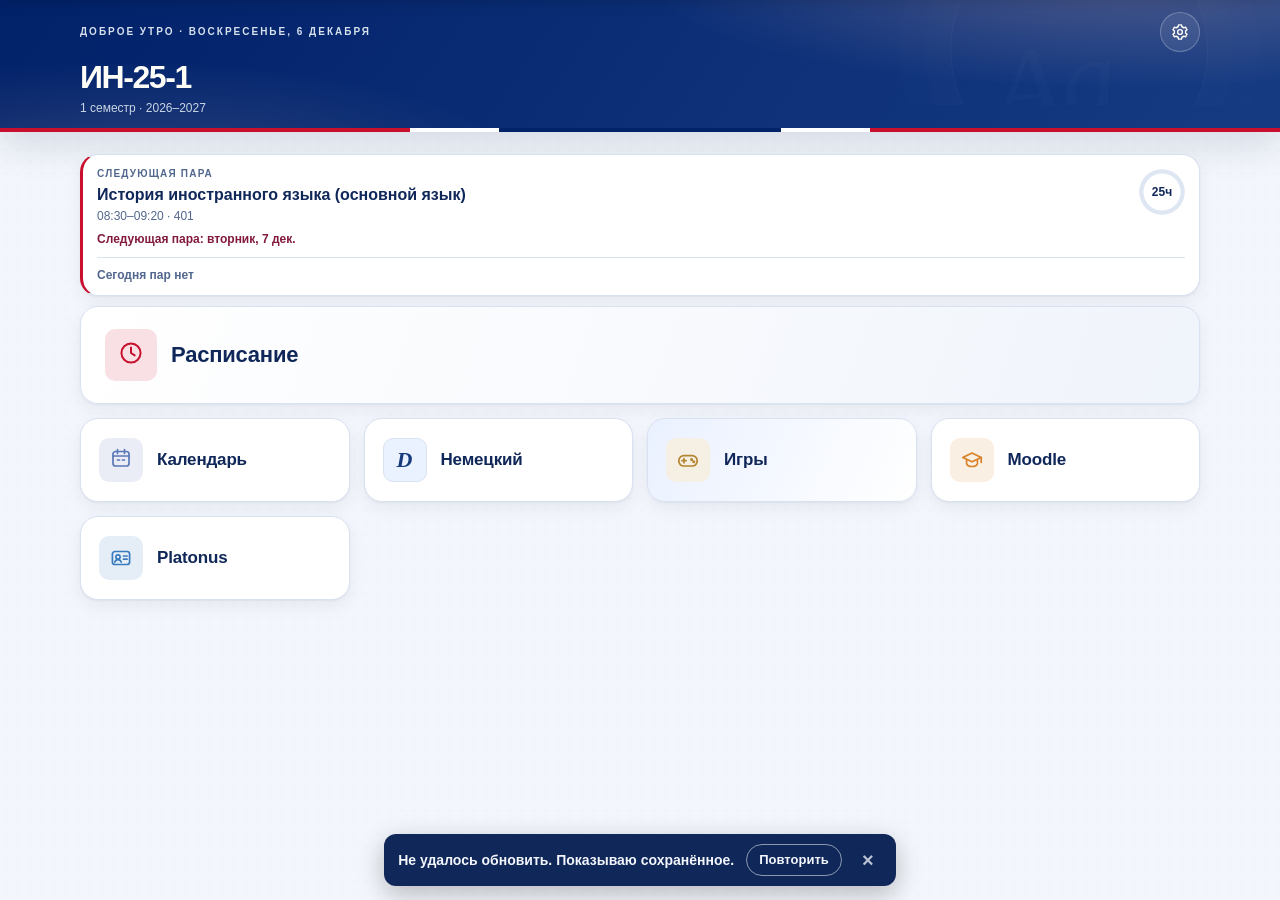
==== commit d6261798: "0.11.1: без немецкого языка и фото к д/з" ====
--- a/index.html
+++ b/index.html
@@ -13,8 +13,8 @@
   <link rel="apple-touch-icon" sizes="180x180" href="./apple-touch-icon.png">
   <title>Расписание ИН-25-1</title>
   <script>
-    try {var d=document.documentElement,ls=localStorage;var P=['en','de','sunset','forest','ocean','graphite','sakura','amoled'],F={sunset:'dark',forest:'light',ocean:'light',graphite:'dark',sakura:'light'};var p=ls.getItem('schedule-palette');if(P.indexOf(p)>=0)d.dataset.palette=p;var m=ls.getItem('schedule-mode')||(ls.getItem('schedule-theme')==='dark'?'dark':'light');var sys=false;try{sys=window.AppPreferences&&window.AppPreferences.isSystemDark?!!window.AppPreferences.isSystemDark():!!(window.matchMedia&&matchMedia('(prefers-color-scheme: dark)').matches);}catch(e){}var dark=F[p]?F[p]==='dark':(m==='dark'||(m==='system'&&sys));if(dark)d.dataset.theme='dark';} catch(e){}
-    try {const language=localStorage.getItem('schedule-language')||(window.AppPreferences&&window.AppPreferences.getLocale());if(['ru','en','de'].includes(language)){document.documentElement.dataset.language=language;document.documentElement.lang=language;}if(!localStorage.getItem('schedule-palette')&&document.documentElement.dataset.language==='de')document.documentElement.dataset.palette='de';} catch(e){}
+    try {var d=document.documentElement,ls=localStorage;var P=['en','sunset','forest','ocean','graphite','sakura','amoled'],F={sunset:'dark',forest:'light',ocean:'light',graphite:'dark',sakura:'light'};var p=ls.getItem('schedule-palette');if(P.indexOf(p)>=0)d.dataset.palette=p;var m=ls.getItem('schedule-mode')||(ls.getItem('schedule-theme')==='dark'?'dark':'light');var sys=false;try{sys=window.AppPreferences&&window.AppPreferences.isSystemDark?!!window.AppPreferences.isSystemDark():!!(window.matchMedia&&matchMedia('(prefers-color-scheme: dark)').matches);}catch(e){}var dark=F[p]?F[p]==='dark':(m==='dark'||(m==='system'&&sys));if(dark)d.dataset.theme='dark';} catch(e){}
+    try {const language=localStorage.getItem('schedule-language')||(window.AppPreferences&&window.AppPreferences.getLocale());if(['ru','en'].includes(language)){document.documentElement.dataset.language=language;document.documentElement.lang=language;}} catch(e){}
   </script>
 <link rel="preload" href="./js/app.js" as="script">
 <link rel="stylesheet" href="./css/app.css">
@@ -122,9 +122,9 @@
     <section class="settings-group" aria-labelledby="settings-appearance-title">
       <h2 id="settings-appearance-title" data-i18n="settings.appearance">Оформление</h2>
       <div class="settings-row"><label for="language-select" data-i18n="language.label">Язык интерфейса</label>
-        <select id="language-select" class="language-select"><option value="ru" data-i18n="language.ru">Русский</option><option value="en" data-i18n="language.en">Английский</option><option value="de" data-i18n="language.de">Немецкий</option></select></div>
+        <select id="language-select" class="language-select"><option value="ru" data-i18n="language.ru">Русский</option><option value="en" data-i18n="language.en">Английский</option></select></div>
       <div class="settings-row"><label for="palette-select" data-i18n="palette.label">Цветовая тема</label>
-        <select id="palette-select" class="palette-select"><optgroup label="Классика" data-i18n-label="palette.group.classic"><option value="en" data-i18n="palette.en">Английская</option><option value="de" data-i18n="palette.de">Немецкая</option><option value="amoled" data-i18n="palette.amoled">AMOLED</option></optgroup><optgroup label="Готовые" data-i18n-label="palette.group.ready"><option value="sunset" data-i18n="palette.sunset">Закат</option><option value="forest" data-i18n="palette.forest">Лес</option><option value="ocean" data-i18n="palette.ocean">Океан</option><option value="graphite" data-i18n="palette.graphite">Графит</option><option value="sakura" data-i18n="palette.sakura">Сакура</option></optgroup></select></div>
+        <select id="palette-select" class="palette-select"><optgroup label="Классика" data-i18n-label="palette.group.classic"><option value="en" data-i18n="palette.en">Английская</option><option value="amoled" data-i18n="palette.amoled">AMOLED</option></optgroup><optgroup label="Готовые" data-i18n-label="palette.group.ready"><option value="sunset" data-i18n="palette.sunset">Закат</option><option value="forest" data-i18n="palette.forest">Лес</option><option value="ocean" data-i18n="palette.ocean">Океан</option><option value="graphite" data-i18n="palette.graphite">Графит</option><option value="sakura" data-i18n="palette.sakura">Сакура</option></optgroup></select></div>
       <div class="settings-row" id="mode-row"><label for="mode-select" data-i18n="settings.mode">Режим</label>
         <select id="mode-select" class="language-select"><option value="light" data-i18n="mode.light">Светлый</option><option value="dark" data-i18n="mode.dark">Тёмный</option><option value="system" data-i18n="mode.system">Как в системе</option></select></div>
       <p class="settings-note" id="mode-note" data-i18n="settings.modeFixed" hidden>У этой темы свой фиксированный вид: светлый и тёмный режим не переключаются.</p>
@@ -134,7 +134,7 @@
     </section>
   </main>  <p id="screen-status" class="day-status" aria-live="polite"></p>
   <p id="language-status" class="day-status" aria-live="polite"></p><p id="palette-status" class="day-status" aria-live="polite"></p>
-  <noscript><p class="noscript" lang="ru">Для просмотра расписания включите JavaScript в браузере.</p><p class="noscript" lang="en">Enable JavaScript in your browser to view the timetable.</p><p class="noscript" lang="de">Aktivieren Sie JavaScript in Ihrem Browser, um den Stundenplan anzuzeigen.</p></noscript>
+  <noscript><p class="noscript" lang="ru">Для просмотра расписания включите JavaScript в браузере.</p><p class="noscript" lang="en">Enable JavaScript in your browser to view the timetable.</p></noscript>
 <script src="./js/telegram.js"></script>
 <script src="./js/boot.js"></script>
 </body></html>
--- a/css/app.css
+++ b/css/app.css
@@ -272,26 +272,6 @@
 #jump-game .jg-panel{max-height:100%;overflow-y:auto;overscroll-behavior:contain}
 #jump-game .jg-heading>div:first-child{min-width:0}
 @media(max-width:355px){.language-select,.palette-select{font-size:11px;padding-inline:7px 24px}.menu-caption{line-height:1.5}.day-buttons .choice{font-size:11px}.theme-toggle{font-size:11px}}
-:root[data-palette="de"]{--ink:#222;--muted:#62605c;--line:#dedbd4;--paper:#f6f3ea;--surface:#fffdf7;--controls:#fffdf7;--header:#171717;--burgundy:#dd0000;--red:#bc1723;--focus:#a81721;--button:#efede7;--button-border:#dedbd4;--button-hover:#e8e4da;--selected:#222;--selected-text:#fffdf7;--rule:#d4cdbd;--card-edge:#77736d;--inclusive-edge:#b99100;--inclusive-bg:#fff5cf;--inclusive-ink:#55420a;--conflict-edge:#dda4a5;--conflict-bg:#fff0ee;--conflict-ink:#a71922;--tag:#eae7df;--srsp-bg:#efe2bc;--srsp-ink:#614e12;--group-bg:#f4dc83;--room:#44403a;--gold:#a77f00;--soft-gold:#f4e5ab;--portal-shadow:0 7px 23px #17171709;--time-bg:#f2efe7;--menu-tint:#f9f5e9;--portal-grid:#17171705}
-:root[data-palette="de"][data-theme="dark"]{--ink:#f8f2e7;--muted:#c7beb0;--line:#494239;--paper:#151515;--surface:#242321;--controls:#1e1e1c;--header:#101010;--burgundy:#dd0000;--red:#ff8490;--focus:#ffce00;--button:#34312c;--button-border:#676052;--button-hover:#454035;--selected:#ffce00;--selected-text:#171717;--rule:#554b3b;--card-edge:#796c54;--inclusive-edge:#ffce00;--inclusive-bg:#332d19;--inclusive-ink:#ffe49b;--conflict-edge:#884d4d;--conflict-bg:#382323;--conflict-ink:#ffbaba;--tag:#38342d;--srsp-bg:#42381f;--srsp-ink:#f4d795;--group-bg:#554723;--room:#eee1c6;--gold:#ffce00;--soft-gold:#453b20;--portal-shadow:0 8px 24px #0004;--time-bg:#302c24;--menu-tint:#2d2a23;--portal-grid:#f6dfb408}
-:root[data-palette="de"] header{background:linear-gradient(115deg,#0b0b0b,#292620)}
-:root[data-palette="de"] header:after{height:6px;background:linear-gradient(90deg,#000 0 33.333%,#dd0000 33.333% 66.666%,#ffce00 66.666%)}
-:root[data-palette="de"] .choice.day[aria-pressed="true"]{background:#dd0000;color:#fff;border-color:#dd0000}
-:root[data-palette="de"] .theme-toggle{background:#ffffff08;border-color:#ffffff35}
-:root[data-palette="de"] .theme-toggle:hover{background:#ffffff12}
-:root[data-palette="de"] .theme-track{background:#77716a}
-:root[data-palette="de"] .theme-toggle[aria-checked="true"] .theme-track{background:#dd0000}
-:root[data-palette="de"] .theme-toggle:focus-visible,:root[data-palette="de"] .language-select:focus-visible,:root[data-palette="de"] .palette-select:focus-visible{outline-color:#ffce00}
-:root[data-palette="de"] .appearance-select{color:#f9edd4}
-:root[data-palette="de"] .language-select,:root[data-palette="de"] .palette-select{background:#242321;color:#f9edd4;border-color:#676052}
-:root[data-palette="de"] .language-select option,:root[data-palette="de"] .palette-select option{background:#171717;color:#f9edd4}
-:root[data-palette="de"] .tag.conflict-tag{background:#bc1723}
-:root[data-palette="de"] #jump-game{--jg-teal:#8b711c;--jg-gold:#b07600;--jg-rust:#bb3030;--jg-grid:#e2dccb;--jg-sky:#f8f3e7;--jg-stage-edge:#d5cbb5;--jg-character-ink:#202020;--jg-character-accent:#dd0000;--jg-margin:#dba5a1;--jg-shadow:#383024}
-:root[data-palette="de"][data-theme="dark"] #jump-game{--jg-teal:#e5bd47;--jg-gold:#ffce00;--jg-rust:#ff8787;--jg-grid:#423a2b;--jg-sky:#252219;--jg-stage-edge:#675b3b;--jg-character-ink:#1a1a1a;--jg-character-accent:#dd0000;--jg-margin:#70433b;--jg-shadow:#111}
-:root[data-palette="de"][data-theme="dark"] #jump-game .jg-overlay{background:#14110bcc}
-:root[data-palette="de"] #jump-game .jg-book-mark{border-left-color:#e79787}
-:root[data-palette="de"] #jump-game .jg-platform{box-shadow:0 3px 0 #574510}
-:root[data-palette="de"] #jump-game .jg-fragile{box-shadow:0 3px 0 #651a1a}
 @media(prefers-reduced-motion:no-preference){.language-select,.palette-select{transition:background-color .2s,color .2s,border-color .2s}}
 @media print{.appearance-selectors{display:none}}
 
@@ -390,16 +370,6 @@
 --room:#bdcff4;--gold:#91b2f1;--soft-gold:#1d3158;--menu-tint:#14264a;
 --time-bg:#1a2d53;--card-highlight:#ffffff08;--portal-grid:#d5e3ff06
 }
-:root[data-palette="de"]{
---header:#171717;--header-shade:#2c2b28;--burgundy:#d10019;--red:#bd2631;--focus:#d10019;--selected:#242424;
---inclusive-edge:#b28b18;--inclusive-bg:#fbf3d7;--inclusive-ink:#66510f;
---gold:#e0b72f;--soft-gold:#f3e7b7;--menu-tint:#f8f4e8;--time-bg:#f3f0e6
-}
-:root[data-palette="de"][data-theme="dark"]{
---header:#101010;--header-shade:#282724;--burgundy:#e00020;--red:#ff9197;--selected:#f5ca39;--selected-text:#171717;
---inclusive-edge:#e2bd44;--inclusive-bg:#332d1a;--inclusive-ink:#f1dc91;
---gold:#f1cc4b;--soft-gold:#3b331c;--menu-tint:#24231e;--time-bg:#302d24
-}
 
 html{background:var(--paper);scroll-behavior:smooth}
 body{background-color:var(--paper);background-image:radial-gradient(var(--portal-grid) 1px,transparent 1px);background-size:12px 12px;color:var(--ink);font-size:15px;line-height:1.55}
@@ -407,7 +377,6 @@
 :root[data-palette="en"] header:after{background:linear-gradient(90deg,#c8102e 0 32%,#fff 32% 39%,#012169 39% 61%,#fff 61% 68%,#c8102e 68% 100%)}
 :root[data-palette="en"][data-theme="dark"] header:after{background:linear-gradient(90deg,#ef3340 0 32%,#fff 32% 39%,#012169 39% 61%,#fff 61% 68%,#ef3340 68% 100%)}
 header:after{height:4px;background:linear-gradient(90deg,var(--burgundy) 0 64%,var(--gold) 64% 82%,#f1eee6 82% 100%)}
-:root[data-palette="de"] header:after{background:linear-gradient(90deg,#090909 0 33.33%,#d10019 33.33% 66.66%,#f4c400 66.66% 100%)}
 header .inner{max-width:1120px}
 .header-top{margin-bottom:16px}
 .eyebrow{font-size:10px;letter-spacing:.2em;color:#d7e1ee}
@@ -422,7 +391,6 @@
 .appearance-select{font-size:10px;letter-spacing:.08em;text-transform:uppercase;color:#d7e1ee}
 .language-select,.palette-select{min-height:44px;border-radius:10px;padding:9px 34px 9px 12px;background:#ffffff12;border-color:#ffffff32;font-size:13px}
 .language-select option,.palette-select option{background:#182c45;color:white}
-:root[data-palette="de"] .language-select,:root[data-palette="de"] .palette-select{background:#242321;color:#fff4d8}
 
 main{max-width:1120px;padding:30px 28px 56px}
 .home-shell{max-width:920px;padding-top:30px}
@@ -946,15 +914,6 @@
 #access-settings .settings-row .fork-switch { flex: none; width: 46px; }
 
 /* ---------- фото к д/з ---------- */
-.hw-photos { display: flex; flex-wrap: wrap; gap: 8px; margin: 8px 0 0; }
-.hw-photo-btn { padding: 0; border: 0; background: none; cursor: zoom-in; }
-.hw-photo { display: block; width: 84px; height: 84px; object-fit: cover; border: 1px solid var(--line); border-radius: 10px; background: var(--paper); }
-.hw-thumb { position: relative; }
-.hw-thumb-x { position: absolute; top: -6px; right: -6px; width: 24px; height: 24px; border: 0; border-radius: 50%; background: var(--ink); color: var(--paper); font-size: 16px; line-height: 1; cursor: pointer; }
-.hw-picker .hw-addphoto { margin-top: 8px; }
-.hw-lightbox { position: fixed; inset: 0; z-index: 80; display: grid; place-items: center; padding: 16px; background: #000d; outline: none; cursor: zoom-out; }
-.hw-lightbox img { max-width: 100%; max-height: 100%; border-radius: 8px; }
-.hw-lightbox-x { position: absolute; top: calc(10px + env(safe-area-inset-top, 0px)); right: 12px; width: 40px; height: 40px; border: 0; border-radius: 50%; background: #fff3; color: #fff; font-size: 26px; line-height: 1; cursor: pointer; }
 
 /* ---------- нижняя панель (включается в настройках; только на телефоне и планшете) ---------- */
 .tabbar { display: none; }
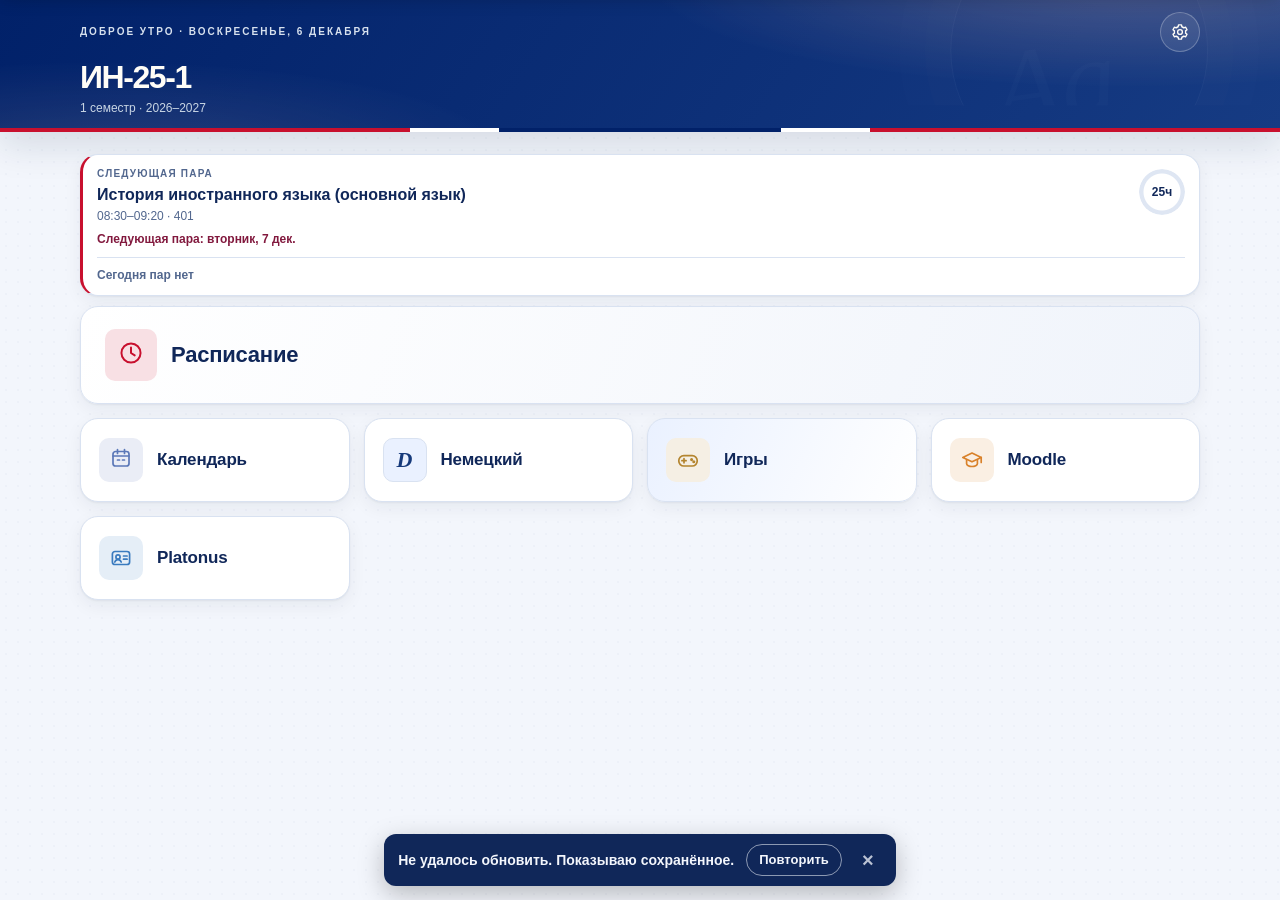
==== commit a4ac0d5b: "0.12.0: несколько групп, метка Другой адрес" ====
--- a/index.html
+++ b/index.html
@@ -123,6 +123,8 @@
       <h2 id="settings-appearance-title" data-i18n="settings.appearance">Оформление</h2>
       <div class="settings-row"><label for="language-select" data-i18n="language.label">Язык интерфейса</label>
         <select id="language-select" class="language-select"><option value="ru" data-i18n="language.ru">Русский</option><option value="en" data-i18n="language.en">Английский</option></select></div>
+      <div class="settings-row" id="class-row" hidden><label for="class-select" data-i18n="class.label">Учебная группа</label>
+        <select id="class-select" class="language-select"></select></div>
       <div class="settings-row"><label for="palette-select" data-i18n="palette.label">Цветовая тема</label>
         <select id="palette-select" class="palette-select"><optgroup label="Классика" data-i18n-label="palette.group.classic"><option value="en" data-i18n="palette.en">Английская</option><option value="amoled" data-i18n="palette.amoled">AMOLED</option></optgroup><optgroup label="Готовые" data-i18n-label="palette.group.ready"><option value="sunset" data-i18n="palette.sunset">Закат</option><option value="forest" data-i18n="palette.forest">Лес</option><option value="ocean" data-i18n="palette.ocean">Океан</option><option value="graphite" data-i18n="palette.graphite">Графит</option><option value="sakura" data-i18n="palette.sakura">Сакура</option></optgroup></select></div>
       <div class="settings-row" id="mode-row"><label for="mode-select" data-i18n="settings.mode">Режим</label>
--- a/css/app.css
+++ b/css/app.css
@@ -529,6 +529,9 @@
 button:active,a:active{transform:none}
 }
 @media print{header{box-shadow:none}.menu-card,.lesson{box-shadow:none}}
+.tag.offsite-tag{background:#7a4b00;color:#fff}
+[data-theme="dark"] .tag.offsite-tag{background:#e0a33a;color:#1b1204}
+.detail.place{font-weight:600}
 
 /* css/android.css */
 .fork-next-card,
